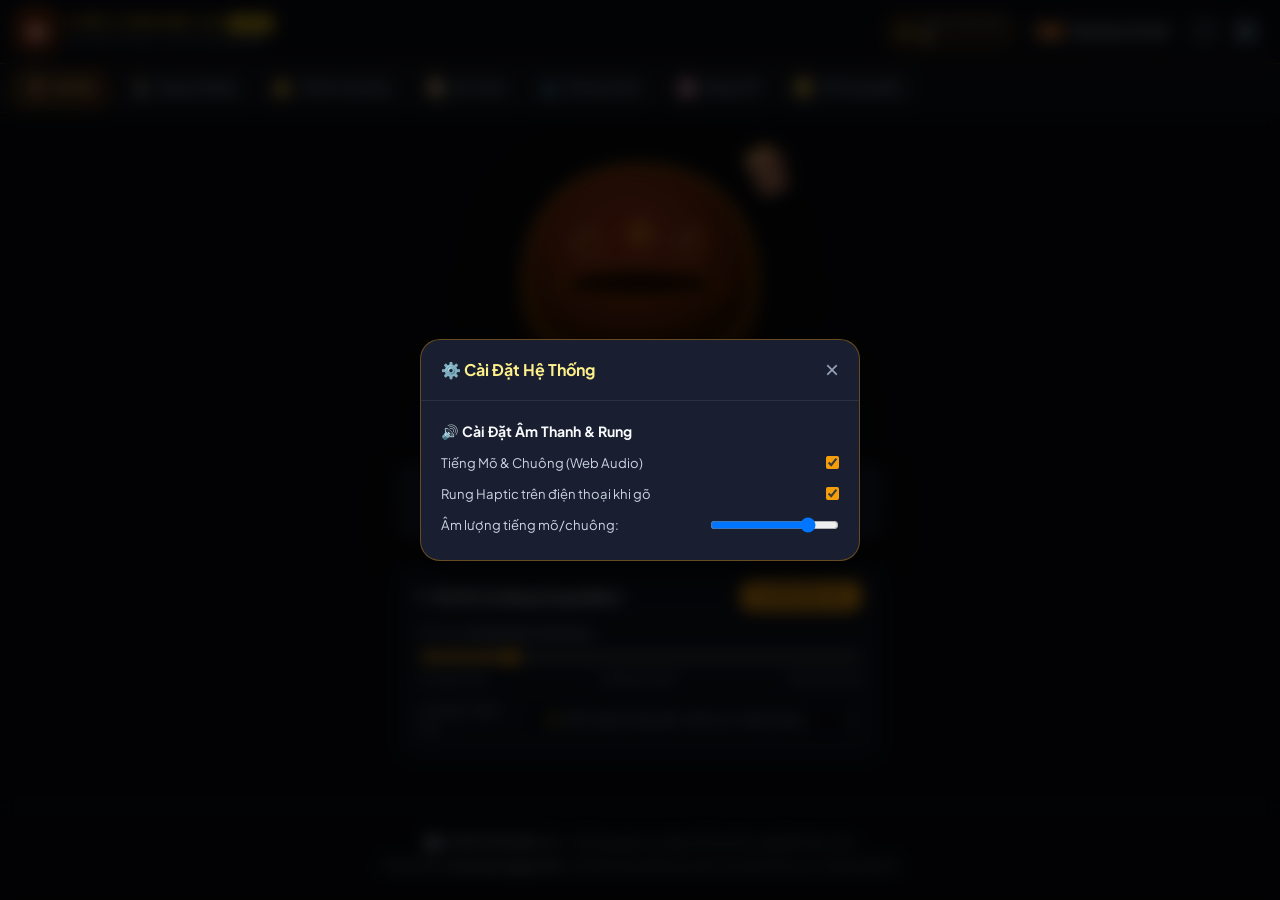
==== index.html @ c8d997bd "Bo hoan toan man hinh khoa mat ma, mo truc tiep vao app khong bi treo" ====
<!DOCTYPE html>
<html lang="vi">
<head>
  <meta charset="UTF-8">
  <meta name="viewport" content="width=device-width, initial-scale=1.0, maximum-scale=1.0, user-scalable=no, viewport-fit=cover">
  <title>CHÙA ONLINE 4.0 | Tịnh Tâm Tích Đức & Tu Tại Gia</title>
  <meta name="description" content="Chùa Online 4.0 - Không gian tu tập thanh tịnh tại gia. Gõ mõ tích đức, thắp nhang cầu an, thỉnh chuông bát nhã, xin xăm Quán Âm, thả cá phóng sinh online.">
  <meta name="theme-color" content="#0d0f17">
  
  <!-- Google Fonts: Outfit & Plus Jakarta Sans & Playfair Display cho nét tâm linh truyền thống sang trọng -->
  <link rel="preconnect" href="https://fonts.googleapis.com">
  <link rel="preconnect" href="https://fonts.gstatic.com" crossorigin>
  <link href="https://fonts.googleapis.com/css2?family=Cinzel:wght@500;700;900&family=Playfair+Display:ital,wght@0,500;0,700;0,900;1,400;1,700&family=Plus+Jakarta+Sans:wght@400;500;600;700;800&family=Noto+Serif:ital,wght@0,400;0,700;1,400&display=swap" rel="stylesheet">
  
  <link rel="stylesheet" href="style.css">
</head>
<body>

  <!-- ========================================================================= -->
  <!-- 2. KHÔNG GIAN CHÍNH: CHÙA ONLINE 4.0 -->
  <!-- ========================================================================= -->
  <div id="mainApp" class="main-app">
    
    <!-- HEADER THANH TỊNH -->
    <header class="app-header">
      <div class="header-left">
        <div class="temple-logo" onclick="switchTab('moyu')">
          <span class="logo-lotus">🪷</span>
        </div>
        <div class="temple-titles">
          <div class="temple-name-row">
            <h1 class="temple-name">CHÙA ONLINE 4.0</h1>
            <span class="temple-badge">TẠI GIA</span>
          </div>
          <p class="temple-tagline">Tịnh Tâm Tích Đức • Tiêu Trừ Muộn Phiền</p>
        </div>
      </div>

      <!-- Khung thông tin Công đức & Cấp bậc -->
      <div class="header-right">
        <div class="merit-pill" onclick="switchTab('ledger')" title="Xem sổ tích lũy công đức">
          <span class="merit-icon">✨</span>
          <div class="merit-info">
            <span class="merit-label">Tổng Công Đức</span>
            <span class="merit-val" id="headerMeritVal">0</span>
          </div>
        </div>

        <div class="level-pill" onclick="switchTab('ledger')" title="Cấp bậc tu tập">
          <span class="level-badge" id="headerLevelBadge">Lv.1</span>
          <span class="level-title" id="headerLevelTitle">Thiện Nam Tín Nữ</span>
        </div>

        <!-- Nút tiện ích: Nhạc thiền, Cài đặt, Khóa -->
        <div class="header-actions">
          <button class="icon-action-btn" id="btnZenMusic" onclick="toggleZenMusic()" title="Bật/Tắt Nhạc Thiền Tịnh Tâm">
            <span id="zenMusicIcon">🎵</span>
          </button>
          <button class="icon-action-btn" onclick="openSettingsModal()" title="Cài đặt & Đổi mật mã">
            ⚙️
          </button>

        </div>
      </div>
    </header>

    <!-- THANH ĐIỀU HƯỚNG TÁC VỤ TU TẬP (NAV TABS) -->
    <nav class="nav-scroll-wrapper">
      <div class="nav-bar">
        <button class="nav-btn active" data-tab="moyu" onclick="switchTab('moyu')">
          <span class="nav-emoji">🪵</span>
          <span class="nav-text">Gõ Mõ</span>
        </button>
        <button class="nav-btn" data-tab="incense" onclick="switchTab('incense')">
          <span class="nav-emoji">🕯️</span>
          <span class="nav-text">Dâng Hương</span>
        </button>
        <button class="nav-btn" data-tab="bell" onclick="switchTab('bell')">
          <span class="nav-emoji">🔔</span>
          <span class="nav-text">Thỉnh Chuông</span>
        </button>
        <button class="nav-btn" data-tab="divination" onclick="switchTab('divination')">
          <span class="nav-emoji">📜</span>
          <span class="nav-text">Xin Xăm</span>
        </button>
        <button class="nav-btn" data-tab="pond" onclick="switchTab('pond')">
          <span class="nav-emoji">🐟</span>
          <span class="nav-text">Phóng Sinh</span>
        </button>
        <button class="nav-btn" data-tab="offering" onclick="switchTab('offering')">
          <span class="nav-emoji">🌸</span>
          <span class="nav-text">Dâng Lễ</span>
        </button>
        <button class="nav-btn" data-tab="ledger" onclick="switchTab('ledger')">
          <span class="nav-emoji">📒</span>
          <span class="nav-text">Sổ Công Đức</span>
        </button>
      </div>
    </nav>

    <!-- KHÔNG GIAN NỘI DUNG TỪNG PHÂN HỆ -->
    <main class="app-body">

      <!-- ============================================================== -->
      <!-- TAB 1: GÕ MÕ TỤNG KINH (VIRTUAL MUYU - GÕ MÕ TÍCH ĐỨC) -->
      <!-- ============================================================== -->
      <section id="tab-moyu" class="tab-panel active">
        <div class="moyu-container">
          <!-- Hào quang Phật pháp -->
          <div class="buddha-aura" id="buddhaAura"></div>

          <!-- Khu vực hiển thị Chữ bay lên khi gõ mõ -->
          <div class="floating-text-container" id="floatingContainer"></div>

          <!-- Mõ gỗ 3D tương tác -->
          <div class="moyu-wrapper" id="moyuWrapper" onclick="tapMoyu(event)">
            <!-- SVG Mõ Gỗ Điêu Khắc Tinh Xảo -->
            <svg class="moyu-svg" viewBox="0 0 320 280" fill="none" xmlns="http://www.w3.org/2000/svg">
              <defs>
                <radialGradient id="moyuWood" cx="45%" cy="35%" r="65%">
                  <stop offset="0%" stop-color="#9a3412" />
                  <stop offset="45%" stop-color="#7c2d12" />
                  <stop offset="85%" stop-color="#451a03" />
                  <stop offset="100%" stop-color="#1c0a00" />
                </radialGradient>
                <linearGradient id="goldCarve" x1="0" y1="0" x2="1" y2="1">
                  <stop offset="0%" stop-color="#fef08a" />
                  <stop offset="50%" stop-color="#f59e0b" />
                  <stop offset="100%" stop-color="#b45309" />
                </linearGradient>
                <filter id="moyuGlow" x="-20%" y="-20%" width="140%" height="140%">
                  <feDropShadow dx="0" dy="12" stdDeviation="16" flood-color="#ea580c" flood-opacity="0.35"/>
                </filter>
              </defs>

              <!-- Thân Mõ Gỗ Vỏ Sò Hoàng Gia -->
              <path d="M160 20 C70 20 20 80 20 160 C20 230 75 260 160 260 C245 260 300 230 300 160 C300 80 250 20 160 20 Z" 
                    fill="url(#moyuWood)" filter="url(#moyuGlow)" stroke="#f59e0b" stroke-width="3"/>
              
              <!-- Miệng Mõ & Khe Âm Thanh -->
              <path d="M60 165 C85 140 235 140 260 165 C235 185 85 185 60 165 Z" 
                    fill="#1e0a02" stroke="#d97706" stroke-width="2.5"/>
              
              <!-- Vảy Rồng & Hoa Văn Chạm Khắc -->
              <circle cx="95" cy="115" r="14" fill="none" stroke="url(#goldCarve)" stroke-width="2.5"/>
              <circle cx="225" cy="115" r="14" fill="none" stroke="url(#goldCarve)" stroke-width="2.5"/>
              
              <!-- Chữ Vạn / Hoa Sen Trung Tâm -->
              <g transform="translate(142, 85) scale(0.9)">
                <path d="M18 0 L22 0 L22 18 L40 18 L40 22 L22 22 L22 40 L18 40 L18 22 L0 22 L0 18 L18 18 Z" fill="url(#goldCarve)"/>
                <path d="M22 0 L22 8 L30 8" stroke="url(#goldCarve)" stroke-width="3" fill="none"/>
                <path d="M40 22 L32 22 L32 30" stroke="url(#goldCarve)" stroke-width="3" fill="none"/>
                <path d="M18 40 L18 32 L10 32" stroke="url(#goldCarve)" stroke-width="3" fill="none"/>
                <path d="M0 18 L8 18 L8 10" stroke="url(#goldCarve)" stroke-width="3" fill="none"/>
              </g>

              <!-- Mũi gõ / Đệm đế mõ -->
              <path d="M90 250 C125 270 195 270 230 250" stroke="#b45309" stroke-width="6" stroke-linecap="round"/>
            </svg>

            <!-- Dùi gõ mõ tương tác -->
            <div class="moyu-mallet" id="moyuMallet">🪵</div>
          </div>

          <div class="moyu-tap-hint">
            <span>Chạm vào Mõ để tích công đức</span>
            <span class="moyu-keyboard-shortcut">(hoặc nhấn phím Space trên máy tính)</span>
          </div>

          <!-- Bảng số liệu thống kê nhanh trong ngày -->
          <div class="moyu-stats-card">
            <div class="stat-item">
              <span class="stat-number" id="todayMeritVal">0</span>
              <span class="stat-desc">Công Đức Hôm Nay</span>
            </div>
            <div class="stat-divider"></div>
            <div class="stat-item">
              <span class="stat-number" id="todayTapsVal">0</span>
              <span class="stat-desc">Tiếng Mõ Đã Gõ</span>
            </div>
            <div class="stat-divider"></div>
            <div class="stat-item">
              <span class="stat-number" id="streakDaysVal">1</span>
              <span class="stat-desc">Ngày Tinh Tấn</span>
            </div>
          </div>

          <!-- BỘ ĐIỀU KHIỂN TỰ ĐỘNG GÕ MÕ (AUTO TAP) -->
          <div class="auto-tap-panel">
            <div class="auto-tap-top">
              <div class="auto-tap-label">
                <span class="auto-dot" id="autoStatusDot"></span>
                <strong>Gõ Mõ Tự Động (Tụng Niệm)</strong>
              </div>
              <button class="btn-toggle-auto" id="btnToggleAuto" onclick="toggleAutoTap()">
                ▶ Bắt Đầu Gõ
              </button>
            </div>

            <!-- Tùy chỉnh tốc độ BPM -->
            <div class="speed-slider-row">
              <span class="speed-label">Tốc độ: <strong id="speedDisplay">60 lần/phút (Tịnh tâm)</strong></span>
              <input type="range" id="autoSpeedRange" min="30" max="180" value="60" step="10" oninput="changeAutoSpeed(this.value)">
              <div class="speed-ticks">
                <span onclick="setBpm(60)">Tịnh tâm (60)</span>
                <span onclick="setBpm(108)">108 Hạt Chuỗi</span>
                <span onclick="setBpm(150)">Siêu Tốc (150)</span>
              </div>
            </div>

            <!-- Tùy chỉnh danh sách câu niệm bay lên -->
            <div class="quote-selector-row">
              <span>Lời Niệm Hiển Thị:</span>
              <select id="blessingSelect" onchange="changeBlessingTheme(this.value)">
                <option value="all">✨ Hỗn Hợp (Công đức, Bình an, Hạnh phúc)</option>
                <option value="merit">🪙 +1 Công Đức / +1 Phúc Lành</option>
                <option value="zen">🧘 Thiền Định (Tâm Tĩnh, An Nhiên, Vô Lượng)</option>
                <option value="buddha">📿 Nam Mô A Di Đà Phật / Nam Mô Quan Thế Âm</option>
                <option value="wealth">💰 Cầu Tài Lộc (Vạn Sự Hanh Thông, Phát Tài)</option>
              </select>
            </div>
          </div>
        </div>
      </section>

      <!-- ============================================================== -->
      <!-- TAB 2: THẮP NHANG / DÂNG HƯƠNG QUÁN ÂM (VIRTUAL INCENSE) -->
      <!-- ============================================================== -->
      <section id="tab-incense" class="tab-panel">
        <div class="incense-container">
          <div class="panel-header-badge">
            <h2>🕯️ Dâng Hương & Khấn Nguyện Tại Gia</h2>
            <p>Thành tâm thắp 3 nén tâm hương dâng lên Tam Bảo cầu an lành</p>
          </div>

          <!-- Lư hương đồng & khói nhang canvas sống động -->
          <div class="incense-altar">
            <div class="buddha-statue">
              <div class="halo-glow"></div>
              <div class="statue-symbol">🙏</div>
              <div class="buddha-name">NAM MÔ ĐẠI BI QUÁN THẾ ÂM BỒ TÁT</div>
            </div>

            <!-- Khung vẽ khói nhang mờ ảo -->
            <canvas id="smokeCanvas" class="smoke-canvas" width="300" height="220"></canvas>

            <!-- Lư hương & 3 nén nhang -->
            <div class="incense-burner-box">
              <div class="incense-sticks" id="incenseSticks">
                <div class="stick-wrapper stick-1">
                  <div class="ember" id="ember1"></div>
                  <div class="stick-body" id="stickBody1"></div>
                </div>
                <div class="stick-wrapper stick-2">
                  <div class="ember" id="ember2"></div>
                  <div class="stick-body" id="stickBody2"></div>
                </div>
                <div class="stick-wrapper stick-3">
                  <div class="ember" id="ember3"></div>
                  <div class="stick-body" id="stickBody3"></div>
                </div>
              </div>

              <!-- Lư hương đồng hoàng gia -->
              <div class="brass-burner">
                <div class="burner-rim"></div>
                <div class="burner-body">
                  <span class="burner-lotus">🪷</span>
                </div>
                <div class="burner-legs">
                  <span></span><span></span><span></span>
                </div>
              </div>
            </div>

            <!-- Đồng hồ thời gian nhang cháy -->
            <div class="incense-timer-badge" id="incenseTimerBadge">
              <span id="incenseStatusText">Hương chưa thắp</span>
              <strong id="incenseCountdown">--:--</strong>
            </div>
          </div>

          <!-- SỚ KHẤN NGUYỆN CẦU AN -->
          <div class="prayer-box">
            <h3 class="prayer-box-title">📜 Sớ Khấn Cầu An & Hóa Giải Muộn Phiền</h3>
            <div class="prayer-form">
              <div class="form-row-2">
                <input type="text" id="prayerName" class="form-input" placeholder="Họ và tên tín chủ (VD: Nguyễn Văn An)...">
                <input type="text" id="prayerYear" class="form-input" placeholder="Năm sinh (VD: Giáp Thân 2004)...">
              </div>
              <textarea id="prayerWish" class="form-textarea" placeholder="Nhập tâm nguyện khấn cầu (VD: Cầu mong gia đạo bình an, công việc hanh thông, tai qua nạn khỏi, tài lộc dồi dào, tâm tính an nhiên...)" rows="3"></textarea>
              
              <div class="incense-duration-select">
                <span>Thời gian thắp hương:</span>
                <div class="duration-radios">
                  <label><input type="radio" name="incenseDuration" value="300" checked> 5 Phút</label>
                  <label><input type="radio" name="incenseDuration" value="900"> 15 Phút</label>
                  <label><input type="radio" name="incenseDuration" value="1800"> 30 Phút</label>
                </div>
              </div>

              <button class="btn-light-incense" id="btnLightIncense" onclick="lightIncense()">
                🔥 Thành Tâm Thắp Nhang & Gửi Nguyện Ước
              </button>
            </div>
          </div>
        </div>
      </section>

      <!-- ============================================================== -->
      <!-- TAB 3: THỈNH ĐẠI HỒNG CHUNG (TEMPLE BELL / CHUÔNG BÁT NHÃ) -->
      <!-- ============================================================== -->
      <section id="tab-bell" class="tab-panel">
        <div class="bell-container">
          <div class="panel-header-badge">
            <h2>🔔 Thỉnh Đại Hồng Chung Bát Nhã</h2>
            <p>"Tiếng chuông ngân vang, phiền não nhẹ tan, bồ đề tâm mở rộng"</p>
          </div>

          <div class="bell-stage" onclick="tollBell()">
            <!-- Sóng âm lan tỏa hình tròn khi thỉnh chuông -->
            <div class="sound-wave-circle" id="bellWave1"></div>
            <div class="sound-wave-circle" id="bellWave2"></div>
            <div class="sound-wave-circle" id="bellWave3"></div>

            <!-- Đại Hồng Chung Cổ Điển -->
            <div class="temple-bell-visual" id="bellVisual">
              <div class="bell-hanger"></div>
              <div class="bell-crown"></div>
              <div class="bell-body">
                <div class="bell-inscription">
                  <span>般若波羅蜜多</span>
                  <div class="bell-lotus-relief">🪷</div>
                  <span>BÁT NHÃ TÂM KINH</span>
                </div>
              </div>
              <div class="bell-rim"></div>
            </div>

            <!-- Vồ gỗ gõ chuông -->
            <div class="bell-striker" id="bellStriker"></div>
          </div>

          <div class="bell-hint">
            <button class="btn-toll-bell" onclick="tollBell()">
              🪵 Thỉnh Chuông (+10 Công Đức)
            </button>
            <p>Mỗi tiếng chuông ngân sâu lắng 6 giây giúp thanh lọc tâm trí, giải tỏa stress</p>
          </div>

          <!-- Kệ thỉnh chuông truyền thống -->
          <div class="bell-prayer-poem">
            <div class="poem-title">KỆ THỈNH CHUÔNG</div>
            <p>
              Nguyện tiếng chuông này vang pháp giới,<br>
              Xa xôi tăm tối cũng nghe thông.<br>
              Phiền não nhẹ tan, tâm thanh tịnh,<br>
              Bồ đề tâm mở, thoát mê lầm.
            </p>
          </div>
        </div>
      </section>

      <!-- ============================================================== -->
      <!-- TAB 4: XIN XĂM / BỐC QUẺ QUÁN ÂM (FORTUNE DIVINATION STICKS) -->
      <!-- ============================================================== -->
      <section id="tab-divination" class="tab-panel">
        <div class="divination-container">
          <div class="panel-header-badge">
            <h2>📜 Xin Xăm & Bốc Quẻ Linh Ứng Đầu Ngày</h2>
            <p>Tâm thành tất ứng • Chiêm nghiệm vận thế, công danh, tài lộc và gia đạo</p>
          </div>

          <!-- Hộp xăm tre tương tác -->
          <div class="fortune-box-stage">
            <div class="fortune-bamboo-pot" id="bambooPot" onclick="shakeSticks()">
              <div class="bamboo-rim"></div>
              <div class="bamboo-body">
                <span class="bamboo-seal">靈籤</span>
                <span class="bamboo-text">QUAN ÂM LINH XĂM</span>
              </div>
              <div class="bamboo-sticks-cluster" id="sticksCluster">
                <div class="bamboo-stick bs-1"></div>
                <div class="bamboo-stick bs-2"></div>
                <div class="bamboo-stick bs-3"></div>
                <div class="bamboo-stick bs-4"></div>
                <div class="bamboo-stick bs-5"></div>
              </div>
            </div>
          </div>

          <div class="shake-action-area">
            <button class="btn-shake-sticks" id="btnShakeSticks" onclick="shakeSticks()">
              🎲 Thành Tâm Lắc Ống Xăm
            </button>
            <p class="shake-sub">Hít sâu một hơi, tập trung nghĩ về việc cần thấu tỏ và bấm lắc xăm</p>
          </div>

          <!-- MÀN HÌNH HIỂN THỊ KẾT QUẢ QUẺ XĂM LINH ỨNG -->
          <div class="fortune-result-card hidden" id="fortuneResultCard">
            <div class="fortune-card-banner">
              <span class="fortune-rank-pill" id="cardRankPill">THƯỢNG THƯỢNG (ĐẠI CÁT)</span>
              <h3 class="fortune-number-title" id="cardNumberTitle">QUẺ SỐ 01</h3>
            </div>

            <div class="fortune-poem-section">
              <div class="poem-header">BÀI THƠ QUẺ</div>
              <p class="poem-body" id="cardPoemBody">
                Vận hội rồng mây gặp tiết xuân,<br>
                Công danh sáng tỏ phúc muôn phần.<br>
                Cầu tài được lộc nhà vui vẻ,<br>
                Phước đức vun bồi vạn sự hưng.
              </p>
            </div>

            <!-- Luận giải 6 phương diện đời sống -->
            <div class="fortune-grid-details">
              <div class="detail-box">
                <div class="detail-title">💼 Công Danh & Sự Nghiệp</div>
                <p id="detCareer">Cơ hội thăng tiến mở rộng, được quý nhân phù trợ, kinh doanh phát đạt.</p>
              </div>
              <div class="detail-box">
                <div class="detail-title">💰 Tài Lộc & Tiền Bạc</div>
                <p id="detWealth">Tài lộc hanh thông, thu nhập ổn định, đầu tư có lợi nhuận xứng đáng.</p>
              </div>
              <div class="detail-box">
                <div class="detail-title">🏡 Gia Đạo & Bình An</div>
                <p id="detFamily">Gia đình thuận hòa, trên kính dưới nhường, có tin vui về con cái hoặc nhà cửa.</p>
              </div>
              <div class="detail-box">
                <div class="detail-title">❤️ Tình Duyên & Hôn Nhân</div>
                <p id="detLove">Người độc thân sớm gặp lương duyên, người có đôi càng thêm thấu hiểu, gắn bó.</p>
              </div>
              <div class="detail-box">
                <div class="detail-title">🧘 Sức Khỏe & Tinh Thần</div>
                <p id="detHealth">Thân tâm an lạc, bệnh cũ thuyên giảm, nên duy trì lối sống lành mạnh.</p>
              </div>
              <div class="detail-box">
                <div class="detail-title">🚀 Xuất Hành & Mưu Sự</div>
                <p id="detTravel">Đi xa gặp may mắn, ký kết hợp đồng thuận lợi, hướng Đông và Nam đại cát.</p>
              </div>
            </div>

            <!-- Lời khuyên tu tâm -->
            <div class="fortune-advice-box">
              <strong>💡 Lời Khuyên Tu Tâm:</strong>
              <span id="cardAdviceText">Dẫu gặp quẻ tốt cũng không sinh tâm tự mãn, năng làm việc thiện, ăn ở có đức thì phước lành mới bền lâu.</span>
            </div>

            <div class="fortune-footer-buttons">
              <button class="btn-save-fortune" onclick="saveFortuneToHistory()">
                ⭐ Lưu Quẻ Vào Sổ Nhật Ký
              </button>
              <button class="btn-reshake" onclick="resetFortune()">
                🔄 Xin Quẻ Khác
              </button>
            </div>
          </div>
        </div>
      </section>

      <!-- ============================================================== -->
      <!-- TAB 5: HỒ SEN PHÓNG SINH (VIRTUAL LOTUS POND & FISH RELEASING) -->
      <!-- ============================================================== -->
      <section id="tab-pond" class="tab-panel">
        <div class="pond-container">
          <div class="panel-header-badge">
            <h2>🐟 Hồ Sen Phóng Sinh Tích Phước</h2>
            <p>"Phóng sinh giải nghiệp oán • Tăng phước đức diên thọ, vạn sự hanh thông"</p>
          </div>

          <!-- Canvas Hồ Sen tương tác với đàn cá bơi lội -->
          <div class="pond-canvas-wrapper">
            <canvas id="pondCanvas" class="pond-canvas"></canvas>
            <div class="pond-overlay-info">
              <span>Đàn cá hiện tại: <strong id="fishCountDisplay">8</strong> chú cá Koi</span>
              <span>Hoa đăng trên hồ: <strong id="lanternCountDisplay">3</strong> chiếc</span>
            </div>
          </div>

          <!-- Nút hành động phóng sinh -->
          <div class="pond-action-controls">
            <button class="btn-pond-action btn-release-fish" onclick="releaseFish()">
              🐟 Phóng Sinh 1 Cá Chép (+20 Công Đức)
            </button>
            <button class="btn-pond-action btn-float-lantern" onclick="floatLantern()">
              🪷 Thả Hoa Đăng Cầu Nguyện (+30 Công Đức)
            </button>
          </div>

          <div class="pond-zen-quote">
            "Muôn loài chúng sinh đều quý trọng sinh mạng như ta. Giữ lòng từ bi cứu giúp muôn loài là gieo hạt giống bình an cho mai sau."
          </div>
        </div>
      </section>

      <!-- ============================================================== -->
      <!-- TAB 6: DÂNG LỄ CÚNG DƯỜNG (VIRTUAL OFFERINGS) -->
      <!-- ============================================================== -->
      <section id="tab-offering" class="tab-panel">
        <div class="offering-container">
          <div class="panel-header-badge">
            <h2>🌸 Dâng Lễ Cúng Dường Tam Bảo</h2>
            <p>Dâng hoa thơm quả ngọt, nước tịnh tâm thành kính hướng về cội nguồn</p>
          </div>

          <!-- Khung bàn thờ dâng lễ -->
          <div class="offering-altar-view">
            <div class="altar-backdrop-glow"></div>
            <div class="altar-table">
              <div class="offering-slot" id="slotFruit">
                <div class="slot-item-icon">🥭</div>
                <span class="slot-item-label">Mâm Ngũ Quả</span>
              </div>
              <div class="offering-slot" id="slotFlower">
                <div class="slot-item-icon">🪷</div>
                <span class="slot-item-label">Bình Hoa Sen</span>
              </div>
              <div class="offering-slot" id="slotWater">
                <div class="slot-item-icon">🍵</div>
                <span class="slot-item-label">Chén Nước Tịnh</span>
              </div>
              <div class="offering-slot" id="slotCandle">
                <div class="slot-item-icon">🕯️</div>
                <span class="slot-item-label">Đèn Nến Hoa Sen</span>
              </div>
            </div>
          </div>

          <!-- Danh sách các lễ phẩm có thể dâng -->
          <div class="offering-selection-grid">
            <div class="offering-card" onclick="offerItem('fruit')">
              <div class="oc-icon">🍇</div>
              <div class="oc-title">Dâng Mâm Ngũ Quả</div>
              <div class="oc-desc">Cầu mong ngũ phúc lâm môn, mùa màng bội thu</div>
              <button class="oc-btn">+50 Công Đức</button>
            </div>

            <div class="offering-card" onclick="offerItem('flower')">
              <div class="oc-icon">🌸</div>
              <div class="oc-title">Dâng Hoa Sen Tươi</div>
              <div class="oc-desc">Sắc hương thanh khiết, trang nghiêm đạo tràng</div>
              <button class="oc-btn">+50 Công Đức</button>
            </div>

            <div class="offering-card" onclick="offerItem('water')">
              <div class="oc-icon">💧</div>
              <div class="oc-title">Dâng Chén Nước Cam Lồ</div>
              <div class="oc-desc">Tâm thanh tịnh như nước, rửa sạch bụi trần</div>
              <button class="oc-btn">+30 Công Đức</button>
            </div>

            <div class="offering-card" onclick="offerItem('candle')">
              <div class="oc-icon">🪔</div>
              <div class="oc-title">Thắp Nến Tuệ Đăng</div>
              <div class="oc-desc">Ánh sáng trí tuệ soi đường, xua tan u tối vô minh</div>
              <button class="oc-btn">+40 Công Đức</button>
            </div>
          </div>
        </div>
      </section>

      <!-- ============================================================== -->
      <!-- TAB 7: SỔ CÔNG ĐỨC & CẤP BẬC (MERIT LEDGER & LEVELS) -->
      <!-- ============================================================== -->
      <section id="tab-ledger" class="tab-panel">
        <div class="ledger-container">
          <div class="panel-header-badge">
            <h2>📒 Sổ Tích Lũy Công Đức & Tu Tập</h2>
            <p>Ghi nhận hành trình tinh tấn hàng ngày trên con đường an lạc</p>
          </div>

          <!-- Thẻ cấp bậc tu tập lớn -->
          <div class="level-master-card">
            <div class="lmc-header">
              <div class="lmc-avatar">🪷</div>
              <div class="lmc-info">
                <span class="lmc-sub">Cấp bậc tu tập hiện tại</span>
                <h3 class="lmc-rank-name" id="ledgerRankName">Thiện Nam Tín Nữ</h3>
              </div>
              <span class="lmc-badge-pill" id="ledgerRankBadge">Cấp 1</span>
            </div>

            <!-- Thanh tiến trình cấp bậc -->
            <div class="exp-bar-wrapper">
              <div class="exp-bar-fill" id="ledgerExpFill" style="width: 15%;"></div>
            </div>
            <div class="exp-labels">
              <span id="expCurrentText">150 / 500 Công đức</span>
              <span id="expNextRank">Tiếp theo: Phật Tử Tinh Tấn</span>
            </div>
          </div>

          <!-- Bảng tổng kết 6 chỉ số công đức -->
          <div class="stats-matrix-grid">
            <div class="stat-matrix-box">
              <span class="smb-icon">🪵</span>
              <div class="smb-val" id="statTotalTaps">0</div>
              <div class="smb-label">Tiếng Mõ Đã Gõ</div>
            </div>

            <div class="stat-matrix-box">
              <span class="smb-icon">🕯️</span>
              <div class="smb-val" id="statTotalIncense">0</div>
              <div class="smb-label">Nén Hương Đã Thắp</div>
            </div>

            <div class="stat-matrix-box">
              <span class="smb-icon">🔔</span>
              <div class="smb-val" id="statTotalBells">0</div>
              <div class="smb-label">Hồi Chuông Đã Thỉnh</div>
            </div>

            <div class="stat-matrix-box">
              <span class="smb-icon">📜</span>
              <div class="smb-val" id="statTotalFortunes">0</div>
              <div class="smb-label">Quẻ Xăm Đã Chiêm</div>
            </div>

            <div class="stat-matrix-box">
              <span class="smb-icon">🐟</span>
              <div class="smb-val" id="statTotalFishes">0</div>
              <div class="smb-label">Sinh Linh Phóng Sinh</div>
            </div>

            <div class="stat-matrix-box">
              <span class="smb-icon">🪷</span>
              <div class="smb-val" id="statTotalLanterns">0</div>
              <div class="smb-label">Hoa Đăng Đã Thả</div>
            </div>
          </div>

          <!-- Lịch sử các quẻ xăm đã lưu -->
          <div class="saved-fortunes-list">
            <h4 class="sfl-title">📜 Nhật Ký Quẻ Xăm Đã Chiêm Nghiệm</h4>
            <div id="savedFortunesContainer" class="sfl-container">
              <p class="empty-list-text">Chưa có quẻ xăm nào được lưu. Hãy sang tab "Xin Xăm" để chiêm nghiệm nhé!</p>
            </div>
          </div>

          <!-- Nút hành động: Chia sẻ & Đặt lại -->
          <div class="ledger-actions-row">
            <button class="btn-export-certificate" onclick="generateMeritCertificate()">
              🏆 Xuất Chứng Nhận Công Đức (Chia Sẻ)
            </button>
            <button class="btn-clear-merit" onclick="confirmResetMerit()">
              ⚠️ Đặt Lại Số Liệu
            </button>
          </div>
        </div>
      </section>

    </main>

    <!-- FOOTER THANH TỊNH -->
    <footer class="app-footer">
      <div class="footer-inner">
        <p>🏛️ <strong>CHÙA ONLINE 4.0</strong> — Không gian tu tập số hóa tôn nghiêm & an lạc</p>
        <p class="footer-sub">Thiết kế bởi <strong>Hermes Agent AI</strong> • 100% Hoạt động mượt mà trên iPhone, Android & PC</p>
      </div>
    </footer>
  </div>

  <!-- ========================================================================= -->
  <!-- MODAL CÀI ĐẶT & ĐỔI MẬT MÃ BẢO MẬT -->
  <!-- ========================================================================= -->
  <div class="modal-overlay hidden" id="settingsModal">
    <div class="modal-dialog">
      <div class="modal-header">
        <h3>⚙️ Cài Đặt Hệ Thống</h3>
        <button class="modal-close" onclick="closeSettingsModal()">&times;</button>
      </div>

      <div class="modal-body">
        <!-- Cài đặt Âm thanh -->
        <div class="setting-group">
          <h4>🔊 Cài Đặt Âm Thanh & Rung</h4>
          <div class="setting-toggle-row">
            <span>Tiếng Mõ & Chuông (Web Audio)</span>
            <input type="checkbox" id="soundEffectCheck" checked onchange="toggleSoundEffects(this.checked)">
          </div>
          <div class="setting-toggle-row">
            <span>Rung Haptic trên điện thoại khi gõ</span>
            <input type="checkbox" id="hapticCheck" checked onchange="toggleHaptic(this.checked)">
          </div>
          <div class="setting-toggle-row">
            <span>Âm lượng tiếng mõ/chuông:</span>
            <input type="range" id="volumeRange" min="0" max="100" value="80" oninput="changeMasterVolume(this.value)">
          </div>
        </div>
      </div>
    </div>
  </div>

  <!-- Script logic ứng dụng -->
  <script src="app.js"></script>
</body>
</html>
---- style.css ----
/* =========================================================================
   CHÙA ONLINE 4.0 - STYLE SHEET (TỊNH TÂM TÍCH ĐỨC & TU TẠI GIA)
   Theme: Thiền môn thanh tịnh, Hoàng gia kim bảo (Gold, Deep Wood & Dark Slate)
   Tối ưu: 100% Mobile First, Siêu Mượt 60fps, Touch-friendly
   ========================================================================= */

:root {
  --bg-deep: #090b10;
  --bg-surface: #121622;
  --bg-card: #191f30;
  --bg-card-hover: #222b42;
  --bg-input: #0b0e17;

  --gold-300: #fef08a;
  --gold-400: #facc15;
  --gold-500: #f59e0b;
  --gold-600: #d97706;
  --gold-700: #b45309;

  --amber-red: #ea580c;
  --temple-red: #991b1b;
  --lotus-pink: #ec4899;
  --zen-cyan: #06b6d4;
  --zen-green: #10b981;

  --text-primary: #f8fafc;
  --text-secondary: #cbd5e1;
  --text-muted: #94a3b8;

  --border-subtle: rgba(255, 255, 255, 0.08);
  --border-gold: rgba(245, 158, 11, 0.35);
  --border-glow: rgba(245, 158, 11, 0.6);

  --shadow-lg: 0 16px 40px -8px rgba(0, 0, 0, 0.7);
  --shadow-gold: 0 0 25px rgba(245, 158, 11, 0.25);

  --font-main: 'Plus Jakarta Sans', -apple-system, BlinkMacSystemFont, sans-serif;
  --font-serif: 'Playfair Display', 'Noto Serif', serif;
  --font-emblem: 'Cinzel', serif;
}

* {
  box-sizing: border-box;
  margin: 0;
  padding: 0;
  -webkit-tap-highlight-color: transparent;
}

input, textarea, select {
  user-select: text !important;
  -webkit-user-select: text !important;
}

body {
  font-family: var(--font-main);
  background-color: var(--bg-deep);
  color: var(--text-primary);
  min-height: 100vh;
  min-height: 100dvh;
  overflow-x: hidden;
  line-height: 1.5;
}

/* =========================================================================
   1. MÀN HÌNH KHÓA TÂM LINH BẢO MẬT (LOCK SCREEN GATE)
   ========================================================================= */
.lock-screen {
  position: fixed;
  inset: 0;
  z-index: 9999;
  display: flex;
  align-items: center;
  justify-content: center;
  background: radial-gradient(circle at center, #1e130a 0%, #090b10 85%);
  padding: 1.25rem;
  transition: opacity 0.4s ease, visibility 0.4s ease;
}

.lock-screen.hidden,
.main-app.hidden {
  opacity: 0;
  visibility: hidden;
  pointer-events: none;
  display: none !important;
}

.lock-backdrop {
  position: absolute;
  inset: 0;
  background: radial-gradient(circle at 50% 30%, rgba(245, 158, 11, 0.12) 0%, transparent 60%);
  pointer-events: none;
}

.lock-content {
  position: relative;
  z-index: 2;
  width: 100%;
  max-width: 380px;
  text-align: center;
  display: flex;
  flex-direction: column;
  align-items: center;
}

.lock-emblem {
  position: relative;
  width: 72px;
  height: 72px;
  margin-bottom: 0.85rem;
  display: flex;
  align-items: center;
  justify-content: center;
}

.lotus-halo {
  position: absolute;
  inset: -10px;
  border-radius: 50%;
  background: radial-gradient(circle, rgba(245, 158, 11, 0.4) 0%, transparent 70%);
  animation: pulseHalo 3s infinite ease-in-out;
}

.lock-icon {
  font-size: 2.8rem;
  filter: drop-shadow(0 4px 12px rgba(245, 158, 11, 0.6));
}

.lock-title {
  font-family: var(--font-emblem);
  font-size: 1.45rem;
  font-weight: 900;
  letter-spacing: 2px;
  color: var(--gold-400);
  text-shadow: 0 0 20px rgba(245, 158, 11, 0.4);
  margin-bottom: 0.2rem;
}

.lock-subtitle {
  font-size: 0.82rem;
  color: var(--text-muted);
  margin-bottom: 1.4rem;
}

.lock-box {
  width: 100%;
  background: rgba(22, 27, 42, 0.85);
  border: 1px solid var(--border-gold);
  border-radius: 20px;
  padding: 1.4rem 1.2rem;
  backdrop-filter: blur(16px);
  box-shadow: var(--shadow-lg), var(--shadow-gold);
}

.lock-box-header {
  display: flex;
  align-items: center;
  justify-content: center;
  gap: 0.4rem;
  font-size: 0.85rem;
  font-weight: 700;
  color: var(--gold-300);
  margin-bottom: 1rem;
  text-transform: uppercase;
  letter-spacing: 0.5px;
}

.lock-status-dot {
  width: 8px;
  height: 8px;
  border-radius: 50%;
  background: var(--gold-500);
  box-shadow: 0 0 10px var(--gold-500);
}

/* 4 Chấm PIN */
.pin-display {
  display: flex;
  justify-content: center;
  gap: 1.1rem;
  margin-bottom: 0.75rem;
}

.pin-dot {
  width: 16px;
  height: 16px;
  border-radius: 50%;
  border: 2px solid rgba(245, 158, 11, 0.4);
  background: transparent;
  transition: all 0.2s cubic-bezier(0.4, 0, 0.2, 1);
}

.pin-dot.filled {
  background: var(--gold-400);
  border-color: var(--gold-300);
  box-shadow: 0 0 14px var(--gold-500);
  transform: scale(1.15);
}

.lock-error-msg {
  min-height: 20px;
  font-size: 0.8rem;
  color: #f87171;
  font-weight: 600;
  margin-bottom: 0.5rem;
}

/* Bàn phím PIN Pad */
.pin-pad {
  display: grid;
  grid-template-columns: repeat(3, 1fr);
  gap: 0.65rem;
  margin-bottom: 1.1rem;
}

.pin-btn {
  height: 54px;
  border-radius: 14px;
  background: rgba(255, 255, 255, 0.05);
  border: 1px solid rgba(255, 255, 255, 0.08);
  color: var(--text-primary);
  font-size: 1.35rem;
  font-weight: 700;
  cursor: pointer;
  display: flex;
  align-items: center;
  justify-content: center;
  transition: all 0.12s ease;
}

.pin-btn:hover {
  background: rgba(245, 158, 11, 0.15);
  border-color: var(--border-gold);
  color: var(--gold-300);
}

.pin-btn:active {
  transform: scale(0.92);
  background: rgba(245, 158, 11, 0.3);
}

.pin-btn-clear,
.pin-btn-back {
  font-size: 0.95rem;
  font-weight: 600;
  color: var(--text-muted);
}

.lock-actions {
  display: flex;
  flex-direction: column;
  gap: 0.75rem;
}

.btn-quick-unlock {
  width: 100%;
  padding: 0.65rem 1rem;
  border-radius: 10px;
  background: linear-gradient(135deg, rgba(245, 158, 11, 0.2), rgba(217, 119, 6, 0.3));
  border: 1px solid var(--border-gold);
  color: var(--gold-300);
  font-size: 0.84rem;
  font-weight: 700;
  cursor: pointer;
  transition: all 0.2s ease;
}

.btn-quick-unlock:hover {
  background: linear-gradient(135deg, rgba(245, 158, 11, 0.35), rgba(217, 119, 6, 0.5));
  box-shadow: 0 0 15px rgba(245, 158, 11, 0.3);
}

.remember-session {
  display: flex;
  align-items: center;
  justify-content: center;
  gap: 0.45rem;
  font-size: 0.78rem;
  color: var(--text-muted);
  cursor: pointer;
}

.remember-session input {
  accent-color: var(--gold-500);
  cursor: pointer;
}

.lock-footer {
  margin-top: 1.4rem;
  font-family: var(--font-serif);
  font-style: italic;
  font-size: 0.85rem;
  color: var(--gold-500);
  opacity: 0.8;
}

/* =========================================================================
   2. APP HEADER & NAVIGATION
   ========================================================================= */
.main-app {
  min-height: 100vh;
  display: flex;
  flex-direction: column;
}

.app-header {
  position: sticky;
  top: 0;
  z-index: 100;
  background: rgba(13, 15, 23, 0.92);
  border-bottom: 1px solid var(--border-gold);
  backdrop-filter: blur(16px);
  padding: 0.65rem 1rem;
  display: flex;
  align-items: center;
  justify-content: space-between;
  gap: 0.75rem;
}

.header-left {
  display: flex;
  align-items: center;
  gap: 0.65rem;
  cursor: pointer;
}

.temple-logo {
  width: 42px;
  height: 42px;
  border-radius: 12px;
  background: linear-gradient(135deg, #7c2d12, #451a03);
  border: 1px solid var(--border-gold);
  display: flex;
  align-items: center;
  justify-content: center;
  font-size: 1.4rem;
  box-shadow: 0 0 15px rgba(245, 158, 11, 0.25);
  flex-shrink: 0;
}

.temple-name-row {
  display: flex;
  align-items: center;
  gap: 0.4rem;
}

.temple-name {
  font-family: var(--font-emblem);
  font-size: 0.95rem;
  font-weight: 800;
  letter-spacing: 0.5px;
  color: var(--gold-400);
  line-height: 1.2;
}

.temple-badge {
  font-size: 0.62rem;
  font-weight: 800;
  color: #0f172a;
  background: var(--gold-400);
  padding: 1px 5px;
  border-radius: 4px;
  text-transform: uppercase;
}

.temple-tagline {
  font-size: 0.68rem;
  color: var(--text-muted);
}

.header-right {
  display: flex;
  align-items: center;
  gap: 0.6rem;
}

.merit-pill {
  display: flex;
  align-items: center;
  gap: 0.4rem;
  background: rgba(245, 158, 11, 0.12);
  border: 1px solid var(--border-gold);
  padding: 0.25rem 0.65rem;
  border-radius: 20px;
  cursor: pointer;
  transition: all 0.2s ease;
}

.merit-pill:hover {
  background: rgba(245, 158, 11, 0.22);
}

.merit-icon {
  font-size: 0.95rem;
}

.merit-info {
  display: flex;
  flex-direction: column;
  line-height: 1.1;
}

.merit-label {
  font-size: 0.6rem;
  color: var(--text-muted);
  text-transform: uppercase;
}

.merit-val {
  font-size: 0.95rem;
  font-weight: 800;
  color: var(--gold-300);
}

.level-pill {
  display: flex;
  align-items: center;
  gap: 0.35rem;
  background: rgba(255, 255, 255, 0.05);
  border: 1px solid var(--border-subtle);
  padding: 0.25rem 0.55rem;
  border-radius: 20px;
  cursor: pointer;
}

.level-badge {
  background: #b45309;
  color: #fff;
  font-size: 0.65rem;
  font-weight: 800;
  padding: 1px 5px;
  border-radius: 10px;
}

.level-title {
  font-size: 0.74rem;
  font-weight: 700;
  color: var(--text-secondary);
}

.header-actions {
  display: flex;
  gap: 0.35rem;
}

.icon-action-btn {
  width: 36px;
  height: 36px;
  border-radius: 10px;
  background: rgba(255, 255, 255, 0.05);
  border: 1px solid var(--border-subtle);
  color: var(--text-primary);
  font-size: 1rem;
  cursor: pointer;
  display: flex;
  align-items: center;
  justify-content: center;
  transition: all 0.15s ease;
}

.icon-action-btn:hover {
  background: rgba(245, 158, 11, 0.15);
  border-color: var(--border-gold);
}

.icon-action-btn:active {
  transform: scale(0.92);
}

.btn-lock-now:hover {
  border-color: #ef4444;
  color: #f87171;
}

/* THANH CUỘN NAV BAR */
.nav-scroll-wrapper {
  position: sticky;
  top: 57px;
  z-index: 90;
  background: #0f121a;
  border-bottom: 1px solid var(--border-subtle);
  overflow-x: auto;
  scrollbar-width: none;
}

.nav-scroll-wrapper::-webkit-scrollbar {
  display: none;
}

.nav-bar {
  display: flex;
  padding: 0.4rem 0.75rem;
  gap: 0.5rem;
  width: max-content;
}

.nav-btn {
  display: flex;
  align-items: center;
  gap: 0.4rem;
  padding: 0.45rem 0.85rem;
  border-radius: 12px;
  background: rgba(255, 255, 255, 0.04);
  border: 1px solid transparent;
  color: var(--text-muted);
  font-size: 0.82rem;
  font-weight: 700;
  cursor: pointer;
  white-space: nowrap;
  transition: all 0.2s cubic-bezier(0.4, 0, 0.2, 1);
}

.nav-btn:hover {
  color: var(--text-primary);
  background: rgba(255, 255, 255, 0.08);
}

.nav-btn.active {
  background: linear-gradient(135deg, rgba(245, 158, 11, 0.2), rgba(234, 88, 12, 0.25));
  border-color: var(--border-gold);
  color: var(--gold-300);
  box-shadow: 0 4px 12px rgba(245, 158, 11, 0.2);
}

.nav-emoji {
  font-size: 1rem;
}

/* =========================================================================
   3. APP BODY & TAB PANELS
   ========================================================================= */
.app-body {
  flex: 1;
  padding: 1.25rem 1rem;
  max-width: 900px;
  margin: 0 auto;
  width: 100%;
}

.tab-panel {
  display: none;
  animation: fadeInPanel 0.3s ease;
}

.tab-panel.active {
  display: block;
}

.panel-header-badge {
  text-align: center;
  margin-bottom: 1.5rem;
}

.panel-header-badge h2 {
  font-family: var(--font-serif);
  font-size: 1.45rem;
  color: var(--gold-400);
  margin-bottom: 0.3rem;
  letter-spacing: 0.3px;
}

.panel-header-badge p {
  font-size: 0.85rem;
  color: var(--text-muted);
}

/* =========================================================================
   TAB 1: GÕ MÕ TỤNG KINH (VIRTUAL MUYU)
   ========================================================================= */
.moyu-container {
  position: relative;
  display: flex;
  flex-direction: column;
  align-items: center;
  justify-content: center;
  min-height: 480px;
  padding: 1rem 0;
}

.buddha-aura {
  position: absolute;
  top: 15%;
  width: 280px;
  height: 280px;
  border-radius: 50%;
  background: radial-gradient(circle, rgba(245, 158, 11, 0.2) 0%, rgba(234, 88, 12, 0.05) 50%, transparent 70%);
  filter: blur(20px);
  pointer-events: none;
  animation: pulseAura 4s infinite ease-in-out;
}

.floating-text-container {
  position: absolute;
  top: 10%;
  left: 0;
  right: 0;
  bottom: 0;
  pointer-events: none;
  overflow: hidden;
  z-index: 10;
}

.floating-merit {
  position: absolute;
  font-family: var(--font-serif);
  font-size: 1.25rem;
  font-weight: 800;
  color: var(--gold-300);
  text-shadow: 0 0 12px rgba(245, 158, 11, 0.8), 0 2px 4px #000;
  pointer-events: none;
  animation: floatUpFade 1.4s cubic-bezier(0.2, 0.8, 0.2, 1) forwards;
  white-space: nowrap;
}

.moyu-wrapper {
  position: relative;
  width: 260px;
  height: 230px;
  cursor: pointer;
  display: flex;
  align-items: center;
  justify-content: center;
  transition: transform 0.08s cubic-bezier(0.34, 1.56, 0.64, 1);
  margin-bottom: 1.2rem;
}

.moyu-wrapper:hover {
  transform: scale(1.02);
}

.moyu-wrapper.hit {
  transform: scale(0.93) translateY(4px);
}

.moyu-svg {
  width: 100%;
  height: 100%;
  filter: drop-shadow(0 15px 30px rgba(0, 0, 0, 0.7));
}

.moyu-mallet {
  position: absolute;
  right: -25px;
  top: -15px;
  font-size: 2.8rem;
  transform: rotate(-25deg);
  transition: transform 0.08s ease;
  pointer-events: none;
  filter: drop-shadow(0 4px 10px rgba(0, 0, 0, 0.5));
}

.moyu-wrapper.hit .moyu-mallet {
  transform: rotate(15deg) translate(-20px, 25px);
}

.moyu-tap-hint {
  font-size: 0.88rem;
  color: var(--text-secondary);
  margin-bottom: 1.4rem;
  display: flex;
  flex-direction: column;
  align-items: center;
  gap: 0.2rem;
}

.moyu-keyboard-shortcut {
  font-size: 0.75rem;
  color: var(--text-muted);
}

/* Thẻ thống kê nhanh */
.moyu-stats-card {
  display: flex;
  align-items: center;
  justify-content: space-around;
  width: 100%;
  max-width: 480px;
  background: var(--bg-card);
  border: 1px solid var(--border-gold);
  border-radius: 16px;
  padding: 0.85rem 1rem;
  box-shadow: var(--shadow-lg);
  margin-bottom: 1.4rem;
}

.stat-item {
  display: flex;
  flex-direction: column;
  align-items: center;
}

.stat-number {
  font-size: 1.3rem;
  font-weight: 800;
  color: var(--gold-400);
}

.stat-desc {
  font-size: 0.72rem;
  color: var(--text-muted);
}

.stat-divider {
  width: 1px;
  height: 32px;
  background: var(--border-subtle);
}

/* Panel tự động gõ mõ */
.auto-tap-panel {
  width: 100%;
  max-width: 480px;
  background: rgba(22, 27, 42, 0.6);
  border: 1px solid var(--border-subtle);
  border-radius: 16px;
  padding: 1.1rem;
  display: flex;
  flex-direction: column;
  gap: 0.85rem;
}

.auto-tap-top {
  display: flex;
  align-items: center;
  justify-content: space-between;
}

.auto-tap-label {
  display: flex;
  align-items: center;
  gap: 0.45rem;
  font-size: 0.88rem;
  color: var(--text-primary);
}

.auto-dot {
  width: 8px;
  height: 8px;
  border-radius: 50%;
  background: var(--text-muted);
}

.auto-dot.active {
  background: #10b981;
  box-shadow: 0 0 10px #10b981;
  animation: pulseGreen 1.5s infinite;
}

.btn-toggle-auto {
  padding: 0.45rem 1rem;
  border-radius: 10px;
  background: var(--gold-500);
  border: none;
  color: #0f172a;
  font-size: 0.84rem;
  font-weight: 800;
  cursor: pointer;
  transition: all 0.15s ease;
}

.btn-toggle-auto:active {
  transform: scale(0.95);
}

.btn-toggle-auto.running {
  background: #ef4444;
  color: #fff;
}

.speed-slider-row {
  display: flex;
  flex-direction: column;
  gap: 0.35rem;
}

.speed-label {
  font-size: 0.78rem;
  color: var(--text-muted);
}

.speed-slider-row input[type="range"] {
  width: 100%;
  accent-color: var(--gold-500);
  cursor: pointer;
}

.speed-ticks {
  display: flex;
  justify-content: space-between;
  font-size: 0.7rem;
  color: var(--text-muted);
  cursor: pointer;
}

.speed-ticks span:hover {
  color: var(--gold-300);
}

.quote-selector-row {
  display: flex;
  align-items: center;
  justify-content: space-between;
  gap: 0.6rem;
  font-size: 0.8rem;
  color: var(--text-muted);
}

.quote-selector-row select {
  flex: 1;
  background: var(--bg-input);
  border: 1px solid var(--border-subtle);
  color: var(--text-secondary);
  border-radius: 8px;
  padding: 0.4rem 0.6rem;
  font-size: 0.8rem;
  outline: none;
}

/* =========================================================================
   TAB 2: DÂNG HƯƠNG / THẮP NHANG (VIRTUAL INCENSE)
   ========================================================================= */
.incense-container {
  display: flex;
  flex-direction: column;
  align-items: center;
}

.incense-altar {
  position: relative;
  display: flex;
  flex-direction: column;
  align-items: center;
  width: 100%;
  max-width: 480px;
  background: radial-gradient(circle at 50% 60%, rgba(124, 45, 18, 0.18) 0%, rgba(9, 11, 16, 0.9) 75%);
  border: 1px solid var(--border-gold);
  border-radius: 20px;
  padding: 2rem 1.5rem 1.5rem;
  margin-bottom: 1.5rem;
  box-shadow: var(--shadow-lg);
}

.buddha-statue {
  position: relative;
  text-align: center;
  margin-bottom: 1.5rem;
}

.statue-symbol {
  font-size: 3.5rem;
  filter: drop-shadow(0 0 20px rgba(245, 158, 11, 0.5));
}

.buddha-name {
  font-family: var(--font-emblem);
  font-size: 0.85rem;
  font-weight: 700;
  letter-spacing: 1px;
  color: var(--gold-400);
  margin-top: 0.4rem;
}

.smoke-canvas {
  position: absolute;
  top: 70px;
  pointer-events: none;
  z-index: 5;
}

.incense-burner-box {
  position: relative;
  display: flex;
  flex-direction: column;
  align-items: center;
  z-index: 6;
}

.incense-sticks {
  display: flex;
  gap: 24px;
  align-items: flex-end;
  height: 130px;
  margin-bottom: -10px;
}

.stick-wrapper {
  display: flex;
  flex-direction: column;
  align-items: center;
  width: 6px;
  height: 100%;
  justify-content: flex-end;
}

.ember {
  width: 6px;
  height: 6px;
  border-radius: 50%;
  background: #78350f;
  transition: all 0.3s ease;
}

.stick-body {
  width: 4px;
  height: 100px;
  background: #78350f;
  border-radius: 2px;
  transition: height 1s linear;
}

/* Trạng thái nhang đang cháy */
.stick-wrapper.burning .ember {
  background: #ff4500;
  box-shadow: 0 0 10px #ff4500, 0 0 20px #f59e0b;
  animation: emberFlicker 1.5s infinite alternate;
}

.stick-wrapper.burning .stick-body {
  background: linear-gradient(to bottom, #d97706, #92400e);
}

.brass-burner {
  position: relative;
  width: 140px;
  height: 75px;
  background: linear-gradient(135deg, #b45309, #78350f, #451a03);
  border: 2px solid var(--gold-400);
  border-radius: 12px 12px 28px 28px;
  display: flex;
  align-items: center;
  justify-content: center;
  box-shadow: 0 10px 25px rgba(0, 0, 0, 0.8), inset 0 2px 8px rgba(254, 240, 138, 0.3);
}

.burner-lotus {
  font-size: 1.8rem;
  filter: drop-shadow(0 0 8px rgba(245, 158, 11, 0.6));
}

.incense-timer-badge {
  margin-top: 1.5rem;
  display: flex;
  align-items: center;
  gap: 0.65rem;
  background: rgba(255, 255, 255, 0.05);
  border: 1px solid var(--border-subtle);
  padding: 0.4rem 1rem;
  border-radius: 20px;
  font-size: 0.82rem;
  color: var(--text-secondary);
}

.incense-timer-badge strong {
  color: var(--gold-400);
  font-size: 0.95rem;
}

.prayer-box {
  width: 100%;
  max-width: 480px;
  background: var(--bg-card);
  border: 1px solid var(--border-gold);
  border-radius: 18px;
  padding: 1.25rem;
  box-shadow: var(--shadow-lg);
}

.prayer-box-title {
  font-family: var(--font-serif);
  font-size: 1.1rem;
  color: var(--gold-300);
  margin-bottom: 0.85rem;
}

.prayer-form {
  display: flex;
  flex-direction: column;
  gap: 0.75rem;
}

.form-row-2 {
  display: grid;
  grid-template-columns: 1.4fr 1fr;
  gap: 0.65rem;
}

.form-input,
.form-textarea {
  width: 100%;
  background: var(--bg-input);
  border: 1px solid var(--border-subtle);
  border-radius: 10px;
  padding: 0.6rem 0.85rem;
  color: var(--text-primary);
  font-family: inherit;
  font-size: 0.84rem;
  outline: none;
  transition: border-color 0.2s ease;
}

.form-input:focus,
.form-textarea:focus {
  border-color: var(--gold-500);
}

.incense-duration-select {
  display: flex;
  align-items: center;
  justify-content: space-between;
  font-size: 0.82rem;
  color: var(--text-muted);
}

.duration-radios {
  display: flex;
  gap: 0.75rem;
}

.duration-radios label {
  cursor: pointer;
  display: flex;
  align-items: center;
  gap: 0.25rem;
}

.duration-radios input {
  accent-color: var(--gold-500);
}

.btn-light-incense {
  width: 100%;
  padding: 0.8rem;
  border-radius: 12px;
  background: linear-gradient(135deg, var(--gold-500), var(--amber-red));
  border: none;
  color: #0f172a;
  font-size: 0.95rem;
  font-weight: 800;
  cursor: pointer;
  box-shadow: 0 4px 16px rgba(245, 158, 11, 0.35);
  transition: all 0.2s ease;
}

.btn-light-incense:hover {
  filter: brightness(1.1);
}

.btn-light-incense:active {
  transform: scale(0.98);
}

/* =========================================================================
   TAB 3: THỈNH ĐẠI HỒNG CHUNG (TEMPLE BELL)
   ========================================================================= */
.bell-container {
  display: flex;
  flex-direction: column;
  align-items: center;
}

.bell-stage {
  position: relative;
  width: 280px;
  height: 280px;
  display: flex;
  align-items: center;
  justify-content: center;
  cursor: pointer;
  margin-bottom: 1.5rem;
}

.sound-wave-circle {
  position: absolute;
  width: 120px;
  height: 120px;
  border-radius: 50%;
  border: 2px solid var(--gold-400);
  opacity: 0;
  pointer-events: none;
}

.sound-wave-circle.ringing {
  animation: rippleRing 2.5s cubic-bezier(0.1, 0.8, 0.3, 1) forwards;
}

.temple-bell-visual {
  position: relative;
  width: 160px;
  height: 210px;
  transition: transform 0.15s ease;
}

.temple-bell-visual.struck {
  animation: bellSway 2s ease-in-out;
}

.bell-hanger {
  width: 24px;
  height: 16px;
  background: #b45309;
  border-radius: 6px 6px 0 0;
  margin: 0 auto;
}

.bell-crown {
  width: 60px;
  height: 20px;
  background: linear-gradient(to right, #92400e, #d97706, #92400e);
  border-radius: 12px 12px 0 0;
  margin: 0 auto;
}

.bell-body {
  width: 160px;
  height: 150px;
  background: linear-gradient(135deg, #78350f, #b45309 40%, #d97706 60%, #451a03);
  border-radius: 20px 20px 45px 45px;
  border: 2px solid var(--gold-400);
  box-shadow: 0 16px 35px rgba(0, 0, 0, 0.8), inset 0 2px 10px rgba(254, 240, 138, 0.3);
  display: flex;
  align-items: center;
  justify-content: center;
  text-align: center;
}

.bell-inscription {
  font-family: var(--font-emblem);
  font-size: 0.72rem;
  color: var(--gold-300);
  line-height: 1.4;
  letter-spacing: 1px;
}

.bell-lotus-relief {
  font-size: 1.8rem;
  margin: 0.2rem 0;
}

.bell-rim {
  width: 172px;
  height: 16px;
  background: #78350f;
  border: 2px solid var(--gold-400);
  border-radius: 8px;
  margin: -4px auto 0;
}

.bell-striker {
  position: absolute;
  right: -30px;
  width: 80px;
  height: 18px;
  background: linear-gradient(to right, #78350f, #b45309);
  border-radius: 8px;
  transform: rotate(-35deg);
  transform-origin: right center;
  transition: transform 0.15s ease;
  pointer-events: none;
}

.bell-stage.struck .bell-striker {
  transform: rotate(-10deg) translate(-25px, 15px);
}

.bell-hint {
  text-align: center;
  margin-bottom: 1.5rem;
}

.btn-toll-bell {
  padding: 0.75rem 1.8rem;
  border-radius: 14px;
  background: linear-gradient(135deg, var(--gold-500), #b45309);
  border: 1px solid var(--gold-300);
  color: #0f172a;
  font-size: 1rem;
  font-weight: 800;
  cursor: pointer;
  box-shadow: var(--shadow-gold);
  margin-bottom: 0.5rem;
  transition: all 0.2s ease;
}

.btn-toll-bell:hover {
  filter: brightness(1.15);
}

.btn-toll-bell:active {
  transform: scale(0.95);
}

.bell-hint p {
  font-size: 0.82rem;
  color: var(--text-muted);
}

.bell-prayer-poem {
  max-width: 480px;
  width: 100%;
  background: var(--bg-card);
  border: 1px solid var(--border-gold);
  border-radius: 16px;
  padding: 1.2rem;
  text-align: center;
}

.poem-title {
  font-family: var(--font-emblem);
  font-size: 0.95rem;
  font-weight: 800;
  color: var(--gold-400);
  margin-bottom: 0.5rem;
  letter-spacing: 1px;
}

.bell-prayer-poem p {
  font-family: var(--font-serif);
  font-style: italic;
  font-size: 0.95rem;
  line-height: 1.6;
  color: var(--text-secondary);
}

/* =========================================================================
   TAB 4: XIN XĂM / BỐC QUẺ (FORTUNE DIVINATION)
   ========================================================================= */
.divination-container {
  display: flex;
  flex-direction: column;
  align-items: center;
}

.fortune-box-stage {
  width: 200px;
  height: 240px;
  display: flex;
  align-items: flex-end;
  justify-content: center;
  cursor: pointer;
  margin-bottom: 1rem;
}

.fortune-bamboo-pot {
  position: relative;
  width: 130px;
  height: 170px;
  background: linear-gradient(135deg, #78350f, #92400e, #451a03);
  border: 2px solid var(--gold-500);
  border-radius: 12px 12px 24px 24px;
  box-shadow: 0 15px 35px rgba(0, 0, 0, 0.7);
  display: flex;
  flex-direction: column;
  align-items: center;
  justify-content: center;
  transition: transform 0.2s ease;
}

.fortune-bamboo-pot.shaking {
  animation: potShake 0.4s infinite ease-in-out;
}

.bamboo-seal {
  font-size: 1.4rem;
  color: #ef4444;
  background: #fef2f2;
  border-radius: 50%;
  width: 38px;
  height: 38px;
  display: flex;
  align-items: center;
  justify-content: center;
  font-weight: 900;
  margin-bottom: 0.4rem;
  border: 1px solid #dc2626;
}

.bamboo-text {
  font-family: var(--font-emblem);
  font-size: 0.65rem;
  font-weight: 800;
  color: var(--gold-300);
  letter-spacing: 0.5px;
}

.bamboo-sticks-cluster {
  position: absolute;
  top: -45px;
  display: flex;
  gap: 6px;
}

.bamboo-stick {
  width: 6px;
  height: 60px;
  background: #fde68a;
  border-radius: 2px;
  border: 1px solid #d97706;
}

.bamboo-stick.ejected {
  transform: translateY(-30px);
  background: #ef4444;
  box-shadow: 0 0 10px #ef4444;
}

.shake-action-area {
  text-align: center;
  margin-bottom: 1.5rem;
}

.btn-shake-sticks {
  padding: 0.8rem 2rem;
  border-radius: 14px;
  background: linear-gradient(135deg, var(--gold-500), var(--amber-red));
  border: none;
  color: #0f172a;
  font-size: 1rem;
  font-weight: 800;
  cursor: pointer;
  box-shadow: 0 6px 20px rgba(245, 158, 11, 0.35);
  margin-bottom: 0.5rem;
  transition: all 0.2s ease;
}

.btn-shake-sticks:hover {
  filter: brightness(1.1);
}

.btn-shake-sticks:active {
  transform: scale(0.96);
}

.shake-sub {
  font-size: 0.82rem;
  color: var(--text-muted);
}

/* THẺ KẾT QUẢ QUẺ XĂM */
.fortune-result-card {
  width: 100%;
  max-width: 580px;
  background: var(--bg-card);
  border: 2px solid var(--gold-500);
  border-radius: 20px;
  padding: 1.5rem;
  box-shadow: var(--shadow-lg), var(--shadow-gold);
  animation: cardFlipIn 0.5s cubic-bezier(0.2, 0.8, 0.2, 1);
}

.fortune-card-banner {
  text-align: center;
  border-bottom: 1px dashed var(--border-gold);
  padding-bottom: 1rem;
  margin-bottom: 1.1rem;
}

.fortune-rank-pill {
  display: inline-block;
  background: linear-gradient(135deg, #ef4444, #b91c1c);
  color: #fff;
  font-size: 0.78rem;
  font-weight: 800;
  padding: 3px 12px;
  border-radius: 20px;
  margin-bottom: 0.5rem;
  letter-spacing: 0.5px;
}

.fortune-number-title {
  font-family: var(--font-emblem);
  font-size: 1.5rem;
  color: var(--gold-400);
  font-weight: 900;
}

.fortune-poem-section {
  background: rgba(15, 23, 42, 0.5);
  border: 1px solid var(--border-subtle);
  border-radius: 12px;
  padding: 1rem;
  text-align: center;
  margin-bottom: 1.2rem;
}

.poem-header {
  font-size: 0.72rem;
  font-weight: 800;
  color: var(--gold-500);
  letter-spacing: 1px;
  margin-bottom: 0.4rem;
}

.poem-body {
  font-family: var(--font-serif);
  font-size: 1rem;
  line-height: 1.6;
  color: var(--gold-300);
  font-style: italic;
}

.fortune-grid-details {
  display: grid;
  grid-template-columns: repeat(2, 1fr);
  gap: 0.75rem;
  margin-bottom: 1.2rem;
}

.detail-box {
  background: rgba(255, 255, 255, 0.03);
  border: 1px solid var(--border-subtle);
  border-radius: 10px;
  padding: 0.65rem 0.8rem;
}

.detail-title {
  font-size: 0.76rem;
  font-weight: 700;
  color: var(--gold-400);
  margin-bottom: 0.25rem;
}

.detail-box p {
  font-size: 0.8rem;
  color: var(--text-secondary);
  line-height: 1.35;
}

.fortune-advice-box {
  background: rgba(16, 185, 129, 0.1);
  border: 1px solid rgba(16, 185, 129, 0.3);
  border-radius: 10px;
  padding: 0.75rem 1rem;
  font-size: 0.84rem;
  color: #a7f3d0;
  margin-bottom: 1.2rem;
  line-height: 1.4;
}

.fortune-footer-buttons {
  display: flex;
  gap: 0.65rem;
}

.btn-save-fortune {
  flex: 1.5;
  padding: 0.7rem;
  border-radius: 10px;
  background: linear-gradient(135deg, var(--gold-500), #b45309);
  border: none;
  color: #0f172a;
  font-weight: 800;
  font-size: 0.88rem;
  cursor: pointer;
}

.btn-reshake {
  flex: 1;
  padding: 0.7rem;
  border-radius: 10px;
  background: rgba(255, 255, 255, 0.08);
  border: 1px solid var(--border-subtle);
  color: var(--text-primary);
  font-weight: 700;
  font-size: 0.88rem;
  cursor: pointer;
}

/* =========================================================================
   TAB 5: HỒ SEN PHÓNG SINH (LOTUS POND)
   ========================================================================= */
.pond-container {
  display: flex;
  flex-direction: column;
  align-items: center;
}

.pond-canvas-wrapper {
  position: relative;
  width: 100%;
  max-width: 580px;
  height: 340px;
  border-radius: 20px;
  overflow: hidden;
  border: 2px solid var(--border-gold);
  box-shadow: var(--shadow-lg), var(--shadow-gold);
  margin-bottom: 1.25rem;
}

.pond-canvas {
  width: 100%;
  height: 100%;
  display: block;
}

.pond-overlay-info {
  position: absolute;
  top: 12px;
  left: 12px;
  right: 12px;
  display: flex;
  justify-content: space-between;
  background: rgba(15, 23, 42, 0.65);
  backdrop-filter: blur(8px);
  padding: 0.35rem 0.85rem;
  border-radius: 20px;
  font-size: 0.78rem;
  color: var(--text-secondary);
}

.pond-overlay-info strong {
  color: var(--gold-300);
}

.pond-action-controls {
  display: flex;
  gap: 0.85rem;
  width: 100%;
  max-width: 580px;
  margin-bottom: 1.25rem;
}

.btn-pond-action {
  flex: 1;
  padding: 0.85rem;
  border-radius: 14px;
  font-size: 0.9rem;
  font-weight: 800;
  cursor: pointer;
  border: none;
  transition: all 0.2s ease;
}

.btn-release-fish {
  background: linear-gradient(135deg, #0284c7, #0369a1);
  color: #fff;
  box-shadow: 0 4px 15px rgba(2, 132, 199, 0.35);
}

.btn-float-lantern {
  background: linear-gradient(135deg, #d97706, #b45309);
  color: #fff;
  box-shadow: 0 4px 15px rgba(217, 119, 6, 0.35);
}

.btn-pond-action:hover {
  filter: brightness(1.15);
}

.btn-pond-action:active {
  transform: scale(0.97);
}

.pond-zen-quote {
  font-family: var(--font-serif);
  font-style: italic;
  font-size: 0.88rem;
  color: var(--text-muted);
  text-align: center;
  max-width: 520px;
  line-height: 1.5;
}

/* =========================================================================
   TAB 6: DÂNG LỄ CÚNG DƯỜNG (OFFERINGS)
   ========================================================================= */
.offering-container {
  display: flex;
  flex-direction: column;
  align-items: center;
}

.offering-altar-view {
  position: relative;
  width: 100%;
  max-width: 540px;
  height: 220px;
  background: radial-gradient(circle at 50% 30%, rgba(245, 158, 11, 0.15) 0%, rgba(15, 23, 42, 0.85) 70%);
  border: 1px solid var(--border-gold);
  border-radius: 20px;
  display: flex;
  align-items: center;
  justify-content: center;
  margin-bottom: 1.5rem;
  box-shadow: var(--shadow-lg);
}

.altar-table {
  display: flex;
  justify-content: space-around;
  width: 90%;
  background: linear-gradient(180deg, #78350f, #451a03);
  border: 2px solid var(--gold-500);
  border-radius: 12px;
  padding: 0.85rem 0.5rem;
  box-shadow: 0 10px 20px rgba(0, 0, 0, 0.6);
}

.offering-slot {
  display: flex;
  flex-direction: column;
  align-items: center;
  gap: 0.3rem;
  transition: transform 0.2s ease;
}

.slot-item-icon {
  font-size: 2.2rem;
  filter: drop-shadow(0 4px 8px rgba(0, 0, 0, 0.5));
}

.slot-item-label {
  font-size: 0.7rem;
  color: var(--gold-300);
  font-weight: 700;
}

.offering-selection-grid {
  display: grid;
  grid-template-columns: repeat(2, 1fr);
  gap: 0.85rem;
  width: 100%;
  max-width: 540px;
}

.offering-card {
  background: var(--bg-card);
  border: 1px solid var(--border-subtle);
  border-radius: 14px;
  padding: 1rem;
  display: flex;
  flex-direction: column;
  align-items: center;
  text-align: center;
  cursor: pointer;
  transition: all 0.2s ease;
}

.offering-card:hover {
  border-color: var(--border-gold);
  background: var(--bg-card-hover);
  transform: translateY(-2px);
}

.oc-icon {
  font-size: 2.5rem;
  margin-bottom: 0.4rem;
}

.oc-title {
  font-size: 0.88rem;
  font-weight: 800;
  color: var(--gold-300);
  margin-bottom: 0.2rem;
}

.oc-desc {
  font-size: 0.72rem;
  color: var(--text-muted);
  margin-bottom: 0.75rem;
  line-height: 1.3;
}

.oc-btn {
  padding: 0.35rem 0.85rem;
  border-radius: 8px;
  background: rgba(245, 158, 11, 0.15);
  border: 1px solid var(--border-gold);
  color: var(--gold-400);
  font-size: 0.78rem;
  font-weight: 800;
  pointer-events: none;
}

/* =========================================================================
   TAB 7: SỔ CÔNG ĐỨC & CẤP BẬC (MERIT LEDGER)
   ========================================================================= */
.ledger-container {
  display: flex;
  flex-direction: column;
  gap: 1.25rem;
}

.level-master-card {
  background: linear-gradient(135deg, rgba(124, 45, 18, 0.4), rgba(22, 27, 42, 0.95));
  border: 1px solid var(--border-gold);
  border-radius: 18px;
  padding: 1.25rem;
  box-shadow: var(--shadow-lg), var(--shadow-gold);
}

.lmc-header {
  display: flex;
  align-items: center;
  gap: 0.85rem;
  margin-bottom: 1rem;
}

.lmc-avatar {
  font-size: 2.4rem;
  width: 52px;
  height: 52px;
  border-radius: 50%;
  background: rgba(245, 158, 11, 0.15);
  border: 1px solid var(--gold-400);
  display: flex;
  align-items: center;
  justify-content: center;
}

.lmc-info {
  flex: 1;
}

.lmc-sub {
  font-size: 0.72rem;
  color: var(--text-muted);
  text-transform: uppercase;
}

.lmc-rank-name {
  font-family: var(--font-emblem);
  font-size: 1.2rem;
  font-weight: 900;
  color: var(--gold-400);
}

.lmc-badge-pill {
  background: var(--gold-500);
  color: #0f172a;
  font-size: 0.75rem;
  font-weight: 800;
  padding: 3px 10px;
  border-radius: 20px;
}

.exp-bar-wrapper {
  width: 100%;
  height: 10px;
  background: rgba(255, 255, 255, 0.08);
  border-radius: 10px;
  overflow: hidden;
  margin-bottom: 0.4rem;
}

.exp-bar-fill {
  height: 100%;
  background: linear-gradient(to right, var(--gold-500), var(--amber-red));
  border-radius: 10px;
  transition: width 0.4s ease;
}

.exp-labels {
  display: flex;
  justify-content: space-between;
  font-size: 0.75rem;
  color: var(--text-muted);
}

.stats-matrix-grid {
  display: grid;
  grid-template-columns: repeat(3, 1fr);
  gap: 0.75rem;
}

.stat-matrix-box {
  background: var(--bg-card);
  border: 1px solid var(--border-subtle);
  border-radius: 14px;
  padding: 0.85rem 0.6rem;
  text-align: center;
  display: flex;
  flex-direction: column;
  align-items: center;
}

.smb-icon {
  font-size: 1.5rem;
  margin-bottom: 0.25rem;
}

.smb-val {
  font-size: 1.3rem;
  font-weight: 800;
  color: var(--gold-400);
}

.smb-label {
  font-size: 0.68rem;
  color: var(--text-muted);
}

.saved-fortunes-list {
  background: var(--bg-card);
  border: 1px solid var(--border-subtle);
  border-radius: 16px;
  padding: 1.1rem;
}

.sfl-title {
  font-family: var(--font-serif);
  font-size: 1rem;
  color: var(--gold-300);
  margin-bottom: 0.75rem;
}

.sfl-container {
  display: flex;
  flex-direction: column;
  gap: 0.6rem;
  max-height: 240px;
  overflow-y: auto;
}

.fortune-history-item {
  background: rgba(255, 255, 255, 0.03);
  border: 1px solid var(--border-subtle);
  border-radius: 10px;
  padding: 0.65rem 0.85rem;
  display: flex;
  justify-content: space-between;
  align-items: center;
  font-size: 0.82rem;
}

.fhi-num {
  font-weight: 800;
  color: var(--gold-400);
}

.fhi-date {
  font-size: 0.7rem;
  color: var(--text-muted);
}

.empty-list-text {
  font-size: 0.82rem;
  color: var(--text-muted);
  text-align: center;
  padding: 1.5rem 0;
}

.ledger-actions-row {
  display: flex;
  gap: 0.75rem;
}

.btn-export-certificate {
  flex: 2;
  padding: 0.8rem;
  border-radius: 12px;
  background: linear-gradient(135deg, var(--gold-500), #b45309);
  border: none;
  color: #0f172a;
  font-weight: 800;
  font-size: 0.88rem;
  cursor: pointer;
  box-shadow: var(--shadow-gold);
}

.btn-clear-merit {
  flex: 1;
  padding: 0.8rem;
  border-radius: 12px;
  background: rgba(239, 68, 68, 0.15);
  border: 1px solid rgba(239, 68, 68, 0.35);
  color: #f87171;
  font-weight: 700;
  font-size: 0.82rem;
  cursor: pointer;
}

/* =========================================================================
   MODAL CÀI ĐẶT
   ========================================================================= */
.modal-overlay {
  position: fixed;
  inset: 0;
  z-index: 1000;
  background: rgba(0, 0, 0, 0.75);
  backdrop-filter: blur(8px);
  display: flex;
  align-items: center;
  justify-content: center;
  padding: 1rem;
}

.modal-dialog {
  background: var(--bg-card);
  border: 1px solid var(--border-gold);
  border-radius: 20px;
  width: 100%;
  max-width: 440px;
  box-shadow: var(--shadow-lg);
  overflow: hidden;
  animation: modalIn 0.25s ease;
}

.modal-header {
  padding: 1rem 1.25rem;
  border-bottom: 1px solid var(--border-subtle);
  display: flex;
  justify-content: space-between;
  align-items: center;
}

.modal-header h3 {
  font-size: 1rem;
  color: var(--gold-300);
}

.modal-close {
  background: none;
  border: none;
  color: var(--text-muted);
  font-size: 1.5rem;
  cursor: pointer;
}

.modal-body {
  padding: 1.25rem;
  display: flex;
  flex-direction: column;
  gap: 1.25rem;
}

.setting-group h4 {
  font-size: 0.88rem;
  color: var(--text-primary);
  margin-bottom: 0.35rem;
}

.setting-desc {
  font-size: 0.75rem;
  color: var(--text-muted);
  margin-bottom: 0.75rem;
}

.change-pin-form {
  display: flex;
  flex-direction: column;
  gap: 0.5rem;
}

.btn-save-pin {
  padding: 0.65rem;
  border-radius: 10px;
  background: var(--gold-500);
  border: none;
  color: #0f172a;
  font-weight: 800;
  font-size: 0.84rem;
  cursor: pointer;
  margin-top: 0.3rem;
}

.pin-change-notice {
  min-height: 18px;
  font-size: 0.76rem;
  text-align: center;
  font-weight: 600;
}

.setting-toggle-row {
  display: flex;
  justify-content: space-between;
  align-items: center;
  font-size: 0.82rem;
  color: var(--text-secondary);
  padding: 0.35rem 0;
}

.setting-toggle-row input[type="checkbox"] {
  accent-color: var(--gold-500);
  cursor: pointer;
}

/* FOOTER */
.app-footer {
  border-top: 1px solid var(--border-subtle);
  padding: 1.5rem 1rem;
  text-align: center;
  margin-top: auto;
  background: #090b10;
}

.footer-inner p {
  font-size: 0.82rem;
  color: var(--text-muted);
}

.footer-sub {
  font-size: 0.72rem;
  color: #64748b;
  margin-top: 0.3rem;
}

/* =========================================================================
   KEYFRAME ANIMATIONS
   ========================================================================= */
@keyframes floatUpFade {
  0% {
    opacity: 0;
    transform: translateY(15px) scale(0.85);
  }
  20% {
    opacity: 1;
    transform: translateY(-10px) scale(1.1);
  }
  80% {
    opacity: 0.9;
    transform: translateY(-80px) scale(1.0);
  }
  100% {
    opacity: 0;
    transform: translateY(-120px) scale(0.9);
  }
}

@keyframes pulseHalo {
  0%, 100% { transform: scale(1); opacity: 0.4; }
  50% { transform: scale(1.15); opacity: 0.8; }
}

@keyframes pulseAura {
  0%, 100% { transform: scale(1); opacity: 0.2; }
  50% { transform: scale(1.2); opacity: 0.35; }
}

@keyframes pulseGreen {
  0%, 100% { opacity: 0.6; }
  50% { opacity: 1; }
}

@keyframes emberFlicker {
  0% { opacity: 0.8; transform: scale(0.95); }
  100% { opacity: 1; transform: scale(1.2); filter: drop-shadow(0 0 8px #ff4500); }
}

@keyframes rippleRing {
  0% {
    transform: scale(0.8);
    opacity: 1;
    border-width: 3px;
  }
  100% {
    transform: scale(2.8);
    opacity: 0;
    border-width: 0.5px;
  }
}

@keyframes bellSway {
  0% { transform: rotate(0deg); }
  15% { transform: rotate(4deg); }
  30% { transform: rotate(-3deg); }
  50% { transform: rotate(2deg); }
  70% { transform: rotate(-1deg); }
  100% { transform: rotate(0deg); }
}

@keyframes potShake {
  0%, 100% { transform: rotate(0deg); }
  25% { transform: rotate(8deg) translateY(-4px); }
  75% { transform: rotate(-8deg) translateY(-2px); }
}

@keyframes cardFlipIn {
  from {
    opacity: 0;
    transform: perspective(600px) rotateX(20deg) translateY(20px);
  }
  to {
    opacity: 1;
    transform: perspective(600px) rotateX(0deg) translateY(0);
  }
}

@keyframes modalIn {
  from { opacity: 0; transform: scale(0.95); }
  to { opacity: 1; transform: scale(1); }
}

@keyframes fadeInPanel {
  from { opacity: 0; transform: translateY(8px); }
  to { opacity: 1; transform: translateY(0); }
}

/* =========================================================================
   RESPONSIVE MOBILE BREAKPOINTS
   ========================================================================= */
@media (max-width: 600px) {
  .app-header {
    padding: 0.5rem 0.75rem;
  }
  
  .temple-tagline {
    display: none;
  }

  .merit-pill {
    padding: 0.2rem 0.5rem;
  }

  .merit-val {
    font-size: 0.85rem;
  }

  .level-title {
    display: none;
  }

  .fortune-grid-details {
    grid-template-columns: 1fr;
  }

  .stats-matrix-grid {
    grid-template-columns: repeat(2, 1fr);
  }

  .form-row-2 {
    grid-template-columns: 1fr;
  }
}

/* Lock screen hint and extra buttons */
.lock-default-hint {
  background: rgba(245, 158, 11, 0.15);
  border: 1px dashed var(--gold-500);
  border-radius: 10px;
  padding: 0.45rem 0.75rem;
  font-size: 0.8rem;
  color: var(--gold-300);
  margin-bottom: 0.85rem;
  cursor: pointer;
  transition: all 0.2s ease;
}

.lock-default-hint:hover {
  background: rgba(245, 158, 11, 0.28);
}

.lock-default-hint .tap-to-fill {
  font-size: 0.72rem;
  color: var(--text-muted);
  display: block;
}

.hidden-pin-input {
  position: absolute;
  opacity: 0;
  pointer-events: none;
  width: 1px;
  height: 1px;
}

.btn-direct-unlock {
  width: 100%;
  padding: 0.7rem 1rem;
  border-radius: 12px;
  background: linear-gradient(135deg, #059669, #047857);
  border: 1px solid #10b981;
  color: #fff;
  font-size: 0.88rem;
  font-weight: 800;
  cursor: pointer;
  box-shadow: 0 4px 15px rgba(16, 185, 129, 0.3);
  transition: all 0.2s ease;
}

.btn-direct-unlock:hover {
  filter: brightness(1.15);
}

.btn-set-custom-pin {
  width: 100%;
  padding: 0.55rem 1rem;
  border-radius: 10px;
  background: rgba(255, 255, 255, 0.06);
  border: 1px solid var(--border-subtle);
  color: var(--text-secondary);
  font-size: 0.8rem;
  font-weight: 700;
  cursor: pointer;
  transition: all 0.2s ease;
}

.btn-set-custom-pin:hover {
  background: rgba(255, 255, 255, 0.12);
  color: var(--text-primary);
}

.btn-set-as-new {
  margin-top: 0.4rem;
  padding: 0.4rem 0.8rem;
  border-radius: 8px;
  background: var(--gold-500);
  border: none;
  color: #0f172a;
  font-size: 0.78rem;
  font-weight: 800;
  cursor: pointer;
}

/* Modal Improvements */
.modal-overlay {
  overflow-y: auto;
}

.modal-dialog {
  max-height: 92vh;
  display: flex;
  flex-direction: column;
}

.modal-body {
  overflow-y: auto;
}

.pin-field-row {
  display: flex;
  flex-direction: column;
  gap: 0.3rem;
  text-align: left;
}

.pin-field-row label {
  font-size: 0.76rem;
  font-weight: 700;
  color: var(--text-secondary);
}

.btn-reset-default-pin {
  padding: 0.55rem;
  border-radius: 10px;
  background: rgba(255, 255, 255, 0.06);
  border: 1px solid var(--border-subtle);
  color: var(--text-muted);
  font-weight: 700;
  font-size: 0.78rem;
  cursor: pointer;
}

.btn-reset-default-pin:hover {
  background: rgba(255, 255, 255, 0.12);
  color: var(--text-primary);
}
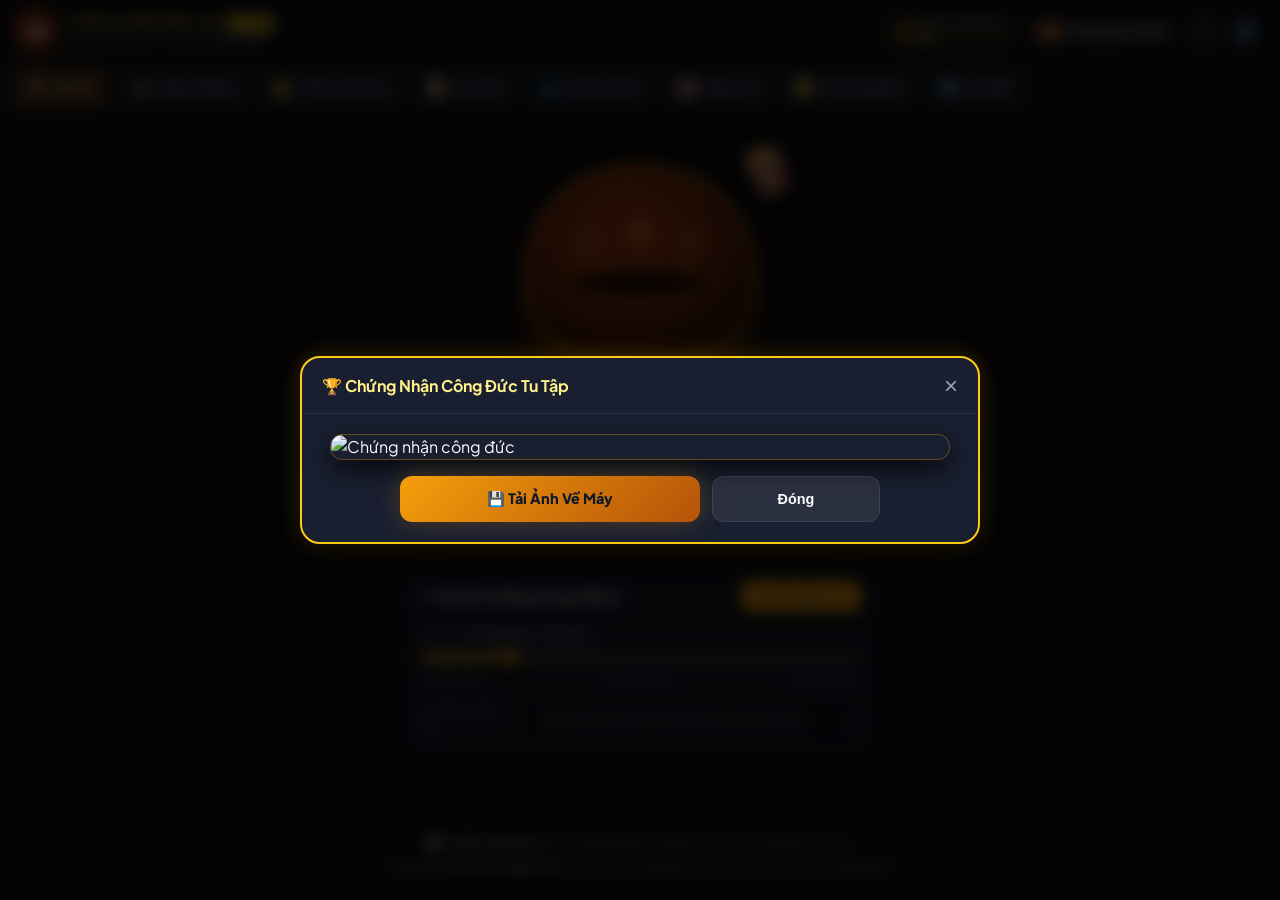
==== commit 68134a84: "Dua phan Cai Dat He Thong thanh Tab truc tiep tren nav, fix tat ca cac bug popup va alert gay treo" ====
--- a/index.html
+++ b/index.html
@@ -56,7 +56,7 @@
           <button class="icon-action-btn" id="btnZenMusic" onclick="toggleZenMusic()" title="Bật/Tắt Nhạc Thiền Tịnh Tâm">
             <span id="zenMusicIcon">🎵</span>
           </button>
-          <button class="icon-action-btn" onclick="openSettingsModal()" title="Cài đặt & Đổi mật mã">
+          <button class="icon-action-btn" onclick="switchTab('settings')" title="Cài đặt hệ thống">
             ⚙️
           </button>
 
@@ -95,6 +95,10 @@
           <span class="nav-emoji">📒</span>
           <span class="nav-text">Sổ Công Đức</span>
         </button>
+        <button class="nav-btn" data-tab="settings" onclick="switchTab('settings')">
+          <span class="nav-emoji">⚙️</span>
+          <span class="nav-text">Cài Đặt</span>
+        </button>
       </div>
     </nav>
 
@@ -650,6 +654,118 @@
         </div>
       </section>
 
+
+      <!-- ============================================================== -->
+      <!-- TAB 8: CÀI ĐẶT HỆ THỐNG TRỰC TIẾP (SYSTEM SETTINGS) -->
+      <!-- ============================================================== -->
+      <section id="tab-settings" class="tab-panel">
+        <div class="settings-page-container">
+          <div class="panel-header-badge">
+            <h2>⚙️ Cài Đặt Hệ Thống & Tùy Chỉnh</h2>
+            <p>Tùy chỉnh âm thanh, rung, tốc độ gõ mõ và giao diện theo ý muốn</p>
+          </div>
+
+          <div class="settings-card-group">
+            <!-- Nhóm 1: Âm thanh & Rung -->
+            <div class="settings-card">
+              <div class="sc-header">
+                <span class="sc-icon">🔊</span>
+                <div>
+                  <h3 class="sc-title">Âm Thanh & Rung Phản Hồi</h3>
+                  <p class="sc-desc">Tùy chỉnh tiếng gõ mõ, thỉnh chuông và rung haptic</p>
+                </div>
+              </div>
+
+              <div class="sc-body">
+                <div class="setting-toggle-row">
+                  <div>
+                    <strong>Tiếng Mõ & Chuông Bát Nhã</strong>
+                    <p class="toggle-sub">Phát âm thanh mô phỏng Web Audio chân thực</p>
+                  </div>
+                  <label class="switch-toggle">
+                    <input type="checkbox" id="pageSoundCheck" checked onchange="toggleSoundEffects(this.checked)">
+                    <span class="slider"></span>
+                  </label>
+                </div>
+
+                <div class="setting-toggle-row">
+                  <div>
+                    <strong>Rung Haptic Trên Điện Thoại</strong>
+                    <p class="toggle-sub">Điện thoại rung êm nhẹ theo từng nhịp gõ mõ</p>
+                  </div>
+                  <label class="switch-toggle">
+                    <input type="checkbox" id="pageHapticCheck" checked onchange="toggleHaptic(this.checked)">
+                    <span class="slider"></span>
+                  </label>
+                </div>
+
+                <div class="slider-setting-box">
+                  <div class="slider-header">
+                    <strong>Âm Lượng Tổng</strong>
+                    <span id="volumeValueLabel">80%</span>
+                  </div>
+                  <input type="range" id="pageVolumeRange" min="0" max="100" value="80" oninput="changeMasterVolume(this.value)">
+                </div>
+              </div>
+            </div>
+
+            <!-- Nhóm 2: Nhạc Thiền & Không Gian -->
+            <div class="settings-card">
+              <div class="sc-header">
+                <span class="sc-icon">🎶</span>
+                <div>
+                  <h3 class="sc-title">Nhạc Thiền Tịnh Tâm (Ambient)</h3>
+                  <p class="sc-desc">Hòa âm ngũ cung Đông phương thanh lọc tâm trí</p>
+                </div>
+              </div>
+
+              <div class="sc-body">
+                <div class="setting-toggle-row">
+                  <div>
+                    <strong>Bật / Tắt Nhạc Thiền Ngũ Cung</strong>
+                    <p class="toggle-sub">Giúp thư giãn, giảm căng thẳng và dễ ngủ</p>
+                  </div>
+                  <button type="button" class="btn-play-zen-music" id="btnToggleMusicPage" onclick="toggleZenMusic()">
+                    ▶ Bật Nhạc Thiền
+                  </button>
+                </div>
+              </div>
+            </div>
+
+            <!-- Nhóm 3: Dữ liệu & Đặt lại -->
+            <div class="settings-card">
+              <div class="sc-header">
+                <span class="sc-icon">💾</span>
+                <div>
+                  <h3 class="sc-title">Quản Lý Dữ Liệu Công Đức</h3>
+                  <p class="sc-desc">Sao lưu và bảo tồn lịch sử tu tập trên thiết bị</p>
+                </div>
+              </div>
+
+              <div class="sc-body">
+                <div class="data-actions-row">
+                  <button type="button" class="btn-data-action" onclick="exportDataBackup()">
+                    📥 Sao Lưu Dữ Liệu (Tải File)
+                  </button>
+                  <button type="button" class="btn-data-action btn-danger" onclick="confirmResetMerit()">
+                    ⚠️ Đặt Lại Số Liệu Về 0
+                  </button>
+                </div>
+              </div>
+            </div>
+
+            <!-- Thông tin ứng dụng -->
+            <div class="app-info-card">
+              <div class="aic-logo">🪷</div>
+              <div class="aic-details">
+                <strong>CHÙA ONLINE 4.0 — PHIÊN BẢN 2026</strong>
+                <p>Ứng dụng tu tập & tích đức tại gia hiện đại nhất • Phát triển bởi Hermes Agent AI</p>
+                <span class="aic-status">✓ 100% Hoạt động mượt mà, Offline Ready, Không giật lag</span>
+              </div>
+            </div>
+          </div>
+        </div>
+      </section>
     </main>
 
     <!-- FOOTER THANH TỊNH -->
@@ -662,36 +778,27 @@
   </div>
 
   <!-- ========================================================================= -->
-  <!-- MODAL CÀI ĐẶT & ĐỔI MẬT MÃ BẢO MẬT -->
-  <!-- ========================================================================= -->
-  <div class="modal-overlay hidden" id="settingsModal">
-    <div class="modal-dialog">
-      <div class="modal-header">
-        <h3>⚙️ Cài Đặt Hệ Thống</h3>
-        <button class="modal-close" onclick="closeSettingsModal()">&times;</button>
+  
+  <!-- MODAL XEM & TẢI CHỨNG NHẬN CÔNG ĐỨC -->
+  <div class="modal-overlay hidden" id="certModal" onclick="closeCertModal(event)">
+    <div class="cert-modal-dialog" onclick="event.stopPropagation()">
+      <div class="cert-modal-header">
+        <h3>🏆 Chứng Nhận Công Đức Tu Tập</h3>
+        <button type="button" class="modal-close" onclick="closeCertModal()">&times;</button>
       </div>
-
-      <div class="modal-body">
-        <!-- Cài đặt Âm thanh -->
-        <div class="setting-group">
-          <h4>🔊 Cài Đặt Âm Thanh & Rung</h4>
-          <div class="setting-toggle-row">
-            <span>Tiếng Mõ & Chuông (Web Audio)</span>
-            <input type="checkbox" id="soundEffectCheck" checked onchange="toggleSoundEffects(this.checked)">
-          </div>
-          <div class="setting-toggle-row">
-            <span>Rung Haptic trên điện thoại khi gõ</span>
-            <input type="checkbox" id="hapticCheck" checked onchange="toggleHaptic(this.checked)">
-          </div>
-          <div class="setting-toggle-row">
-            <span>Âm lượng tiếng mõ/chuông:</span>
-            <input type="range" id="volumeRange" min="0" max="100" value="80" oninput="changeMasterVolume(this.value)">
-          </div>
+      <div class="cert-modal-body">
+        <img id="certImagePreview" class="cert-preview-img" alt="Chứng nhận công đức">
+        <div class="cert-actions">
+          <a id="btnDownloadCert" class="btn-download-cert" download="Chung_Nhan_Cong_Duc_Chua_Online.png">
+            💾 Tải Ảnh Về Máy
+          </a>
+          <button type="button" class="btn-close-cert" onclick="closeCertModal()">
+            Đóng
+          </button>
         </div>
       </div>
     </div>
   </div>
-
   <!-- Script logic ứng dụng -->
   <script src="app.js"></script>
 </body>
--- a/style.css
+++ b/style.css
@@ -2243,3 +2243,334 @@
   background: rgba(255, 255, 255, 0.12);
   color: var(--text-primary);
 }
+
+/* =========================================================================
+   TAB 8: CÀI ĐẶT HỆ THỐNG TRỰC TIẾP
+   ========================================================================= */
+.settings-page-container {
+  display: flex;
+  flex-direction: column;
+  gap: 1.25rem;
+  max-width: 620px;
+  margin: 0 auto;
+}
+
+.settings-card-group {
+  display: flex;
+  flex-direction: column;
+  gap: 1.1rem;
+}
+
+.settings-card {
+  background: var(--bg-card);
+  border: 1px solid var(--border-gold);
+  border-radius: 18px;
+  padding: 1.25rem;
+  box-shadow: var(--shadow-lg);
+}
+
+.sc-header {
+  display: flex;
+  align-items: center;
+  gap: 0.85rem;
+  border-bottom: 1px solid var(--border-subtle);
+  padding-bottom: 0.85rem;
+  margin-bottom: 1rem;
+}
+
+.sc-icon {
+  font-size: 1.8rem;
+  width: 44px;
+  height: 44px;
+  border-radius: 12px;
+  background: rgba(245, 158, 11, 0.12);
+  border: 1px solid var(--border-gold);
+  display: flex;
+  align-items: center;
+  justify-content: center;
+}
+
+.sc-title {
+  font-size: 1.05rem;
+  font-weight: 800;
+  color: var(--gold-300);
+}
+
+.sc-desc {
+  font-size: 0.75rem;
+  color: var(--text-muted);
+}
+
+.sc-body {
+  display: flex;
+  flex-direction: column;
+  gap: 1rem;
+}
+
+.toggle-sub {
+  font-size: 0.74rem;
+  color: var(--text-muted);
+  font-weight: normal;
+  margin-top: 0.15rem;
+}
+
+/* Switch Toggle hiện đại iOS/Material */
+.switch-toggle {
+  position: relative;
+  display: inline-block;
+  width: 48px;
+  height: 26px;
+  flex-shrink: 0;
+}
+
+.switch-toggle input {
+  opacity: 0;
+  width: 0;
+  height: 0;
+}
+
+.switch-toggle .slider {
+  position: absolute;
+  cursor: pointer;
+  inset: 0;
+  background-color: rgba(255, 255, 255, 0.15);
+  transition: 0.25s ease;
+  border-radius: 34px;
+  border: 1px solid var(--border-subtle);
+}
+
+.switch-toggle .slider:before {
+  position: absolute;
+  content: "";
+  height: 20px;
+  width: 20px;
+  left: 3px;
+  bottom: 2px;
+  background-color: #fff;
+  transition: 0.25s ease;
+  border-radius: 50%;
+  box-shadow: 0 2px 4px rgba(0,0,0,0.4);
+}
+
+.switch-toggle input:checked + .slider {
+  background-color: var(--gold-500);
+  border-color: var(--gold-400);
+}
+
+.switch-toggle input:checked + .slider:before {
+  transform: translateX(21px);
+}
+
+.slider-setting-box {
+  background: rgba(11, 14, 23, 0.6);
+  border: 1px solid var(--border-subtle);
+  border-radius: 12px;
+  padding: 0.85rem 1rem;
+}
+
+.slider-header {
+  display: flex;
+  justify-content: space-between;
+  align-items: center;
+  font-size: 0.85rem;
+  margin-bottom: 0.5rem;
+}
+
+.slider-header span {
+  color: var(--gold-400);
+  font-weight: 800;
+}
+
+.slider-setting-box input[type="range"] {
+  width: 100%;
+  accent-color: var(--gold-500);
+  cursor: pointer;
+}
+
+.btn-play-zen-music {
+  padding: 0.5rem 1.1rem;
+  border-radius: 10px;
+  background: linear-gradient(135deg, var(--gold-500), #b45309);
+  border: none;
+  color: #0f172a;
+  font-weight: 800;
+  font-size: 0.84rem;
+  cursor: pointer;
+  transition: all 0.2s ease;
+}
+
+.btn-play-zen-music.playing {
+  background: #10b981;
+  color: #fff;
+}
+
+.data-actions-row {
+  display: grid;
+  grid-template-columns: 1fr 1fr;
+  gap: 0.75rem;
+}
+
+.btn-data-action {
+  padding: 0.75rem 1rem;
+  border-radius: 12px;
+  background: rgba(255, 255, 255, 0.05);
+  border: 1px solid var(--border-subtle);
+  color: var(--text-primary);
+  font-weight: 700;
+  font-size: 0.82rem;
+  cursor: pointer;
+  transition: all 0.2s ease;
+}
+
+.btn-data-action:hover {
+  background: rgba(255, 255, 255, 0.1);
+  border-color: var(--border-gold);
+}
+
+.btn-data-action.btn-danger {
+  color: #f87171;
+  border-color: rgba(239, 68, 68, 0.3);
+  background: rgba(239, 68, 68, 0.1);
+}
+
+.btn-data-action.btn-danger:hover {
+  background: rgba(239, 68, 68, 0.2);
+}
+
+.app-info-card {
+  display: flex;
+  align-items: center;
+  gap: 1rem;
+  background: rgba(15, 23, 42, 0.4);
+  border: 1px dashed var(--border-subtle);
+  border-radius: 14px;
+  padding: 1rem;
+}
+
+.aic-logo {
+  font-size: 2.2rem;
+}
+
+.aic-details strong {
+  font-size: 0.85rem;
+  color: var(--gold-400);
+  display: block;
+  letter-spacing: 0.5px;
+}
+
+.aic-details p {
+  font-size: 0.76rem;
+  color: var(--text-secondary);
+  margin: 0.15rem 0 0.35rem;
+}
+
+.aic-status {
+  font-size: 0.7rem;
+  color: #34d399;
+  font-weight: 700;
+}
+
+/* Modal Chứng Nhận Popup */
+.cert-modal-dialog {
+  background: var(--bg-card);
+  border: 2px solid var(--gold-400);
+  border-radius: 20px;
+  width: 100%;
+  max-width: 680px;
+  box-shadow: var(--shadow-lg), var(--shadow-gold);
+  overflow: hidden;
+  animation: modalIn 0.25s ease;
+}
+
+.cert-modal-header {
+  padding: 0.85rem 1.25rem;
+  border-bottom: 1px solid var(--border-subtle);
+  display: flex;
+  justify-content: space-between;
+  align-items: center;
+}
+
+.cert-modal-header h3 {
+  font-size: 1rem;
+  color: var(--gold-300);
+}
+
+.cert-modal-body {
+  padding: 1.25rem;
+  display: flex;
+  flex-direction: column;
+  align-items: center;
+  gap: 1rem;
+}
+
+.cert-preview-img {
+  width: 100%;
+  max-width: 620px;
+  border-radius: 12px;
+  box-shadow: 0 10px 25px rgba(0, 0, 0, 0.7);
+  border: 1px solid var(--border-gold);
+}
+
+.cert-actions {
+  display: flex;
+  gap: 0.75rem;
+  width: 100%;
+  max-width: 480px;
+}
+
+.btn-download-cert {
+  flex: 2;
+  padding: 0.75rem 1rem;
+  border-radius: 12px;
+  background: linear-gradient(135deg, var(--gold-500), #b45309);
+  color: #0f172a;
+  font-weight: 800;
+  font-size: 0.9rem;
+  text-align: center;
+  text-decoration: none;
+  cursor: pointer;
+  box-shadow: var(--shadow-gold);
+}
+
+.btn-close-cert {
+  flex: 1;
+  padding: 0.75rem 1rem;
+  border-radius: 12px;
+  background: rgba(255, 255, 255, 0.08);
+  border: 1px solid var(--border-subtle);
+  color: var(--text-primary);
+  font-weight: 700;
+  font-size: 0.9rem;
+  cursor: pointer;
+}
+
+/* Toast Notification tâm linh mượt mà */
+.zen-toast-box {
+  position: fixed;
+  bottom: 24px;
+  left: 50%;
+  transform: translateX(-50%) translateY(30px);
+  background: rgba(18, 22, 34, 0.95);
+  border: 1px solid var(--gold-400);
+  border-radius: 16px;
+  padding: 0.85rem 1.4rem;
+  color: var(--gold-300);
+  font-size: 0.88rem;
+  font-weight: 700;
+  text-align: center;
+  box-shadow: 0 10px 30px rgba(0, 0, 0, 0.8), var(--shadow-gold);
+  backdrop-filter: blur(12px);
+  z-index: 99999;
+  opacity: 0;
+  visibility: hidden;
+  transition: all 0.3s cubic-bezier(0.2, 0.8, 0.2, 1);
+  pointer-events: none;
+  max-width: 90%;
+  line-height: 1.4;
+}
+
+.zen-toast-box.visible {
+  opacity: 1;
+  visibility: visible;
+  transform: translateX(-50%) translateY(0);
+}
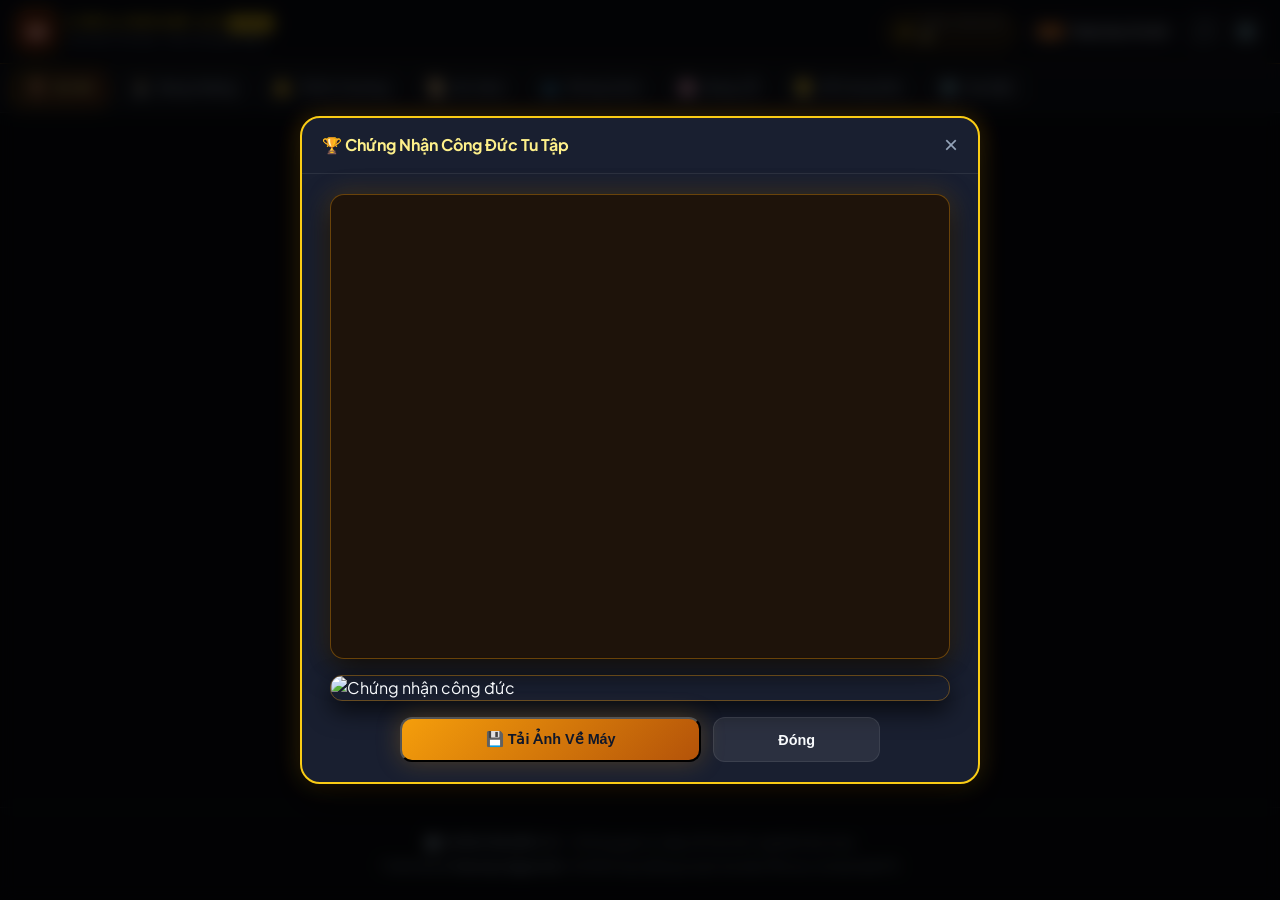
==== commit e74c62ec: "Fix modal chung nhan cong duc render truc tiep tren Canvas chong loi anh broken icon tren dien thoai" ====
--- a/index.html
+++ b/index.html
@@ -779,7 +779,7 @@
 
   <!-- ========================================================================= -->
   
-  <!-- MODAL XEM & TẢI CHỨNG NHẬN CÔNG ĐỨC -->
+  <!-- MODAL XEM & TẢI CHỨNG NHẬN CÔNG ĐỨC (CANVAS TRỰC TIẾP CHỐNG LỖI ẢNH) -->
   <div class="modal-overlay hidden" id="certModal" onclick="closeCertModal(event)">
     <div class="cert-modal-dialog" onclick="event.stopPropagation()">
       <div class="cert-modal-header">
@@ -787,11 +787,14 @@
         <button type="button" class="modal-close" onclick="closeCertModal()">&times;</button>
       </div>
       <div class="cert-modal-body">
-        <img id="certImagePreview" class="cert-preview-img" alt="Chứng nhận công đức">
+        <div class="cert-canvas-frame">
+          <canvas id="certDirectCanvas" width="800" height="600" class="cert-display-canvas"></canvas>
+        </div>
+        <img id="certImagePreview" class="cert-preview-img hidden" alt="Chứng nhận công đức">
         <div class="cert-actions">
-          <a id="btnDownloadCert" class="btn-download-cert" download="Chung_Nhan_Cong_Duc_Chua_Online.png">
+          <button type="button" id="btnDownloadCertAction" class="btn-download-cert" onclick="downloadCertificateFile()">
             💾 Tải Ảnh Về Máy
-          </a>
+          </button>
           <button type="button" class="btn-close-cert" onclick="closeCertModal()">
             Đóng
           </button>
--- a/style.css
+++ b/style.css
@@ -2574,3 +2574,21 @@
   visibility: visible;
   transform: translateX(-50%) translateY(0);
 }
+
+/* Khung bọc Canvas Chứng Nhận chống lỗi ảnh */
+.cert-canvas-frame {
+  width: 100%;
+  max-width: 620px;
+  border-radius: 14px;
+  overflow: hidden;
+  border: 1px solid var(--border-gold);
+  box-shadow: 0 10px 30px rgba(0, 0, 0, 0.8), var(--shadow-gold);
+  background: #1e130a;
+}
+
+.cert-display-canvas {
+  width: 100%;
+  height: auto;
+  aspect-ratio: 4 / 3;
+  display: block;
+}
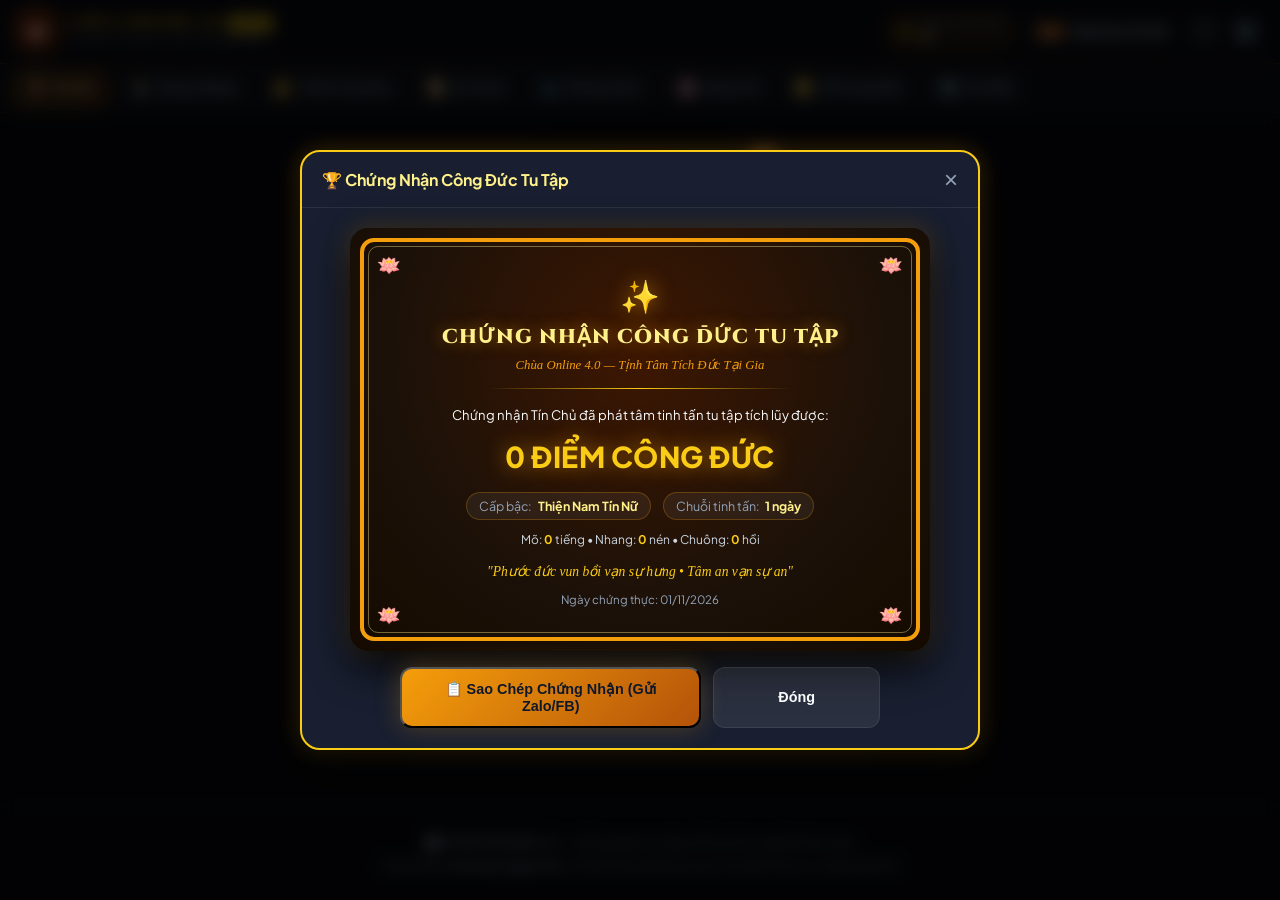
==== commit d97235e0: "Thay the hoan toan the img bang Ban Chung Nhan Thien Mon Hoang Gia thuan CSS khong bao gio bi loi an" ====
--- a/index.html
+++ b/index.html
@@ -779,7 +779,7 @@
 
   <!-- ========================================================================= -->
   
-  <!-- MODAL XEM & TẢI CHỨNG NHẬN CÔNG ĐỨC (CANVAS TRỰC TIẾP CHỐNG LỖI ẢNH) -->
+  <!-- MODAL XEM & TẢI CHỨNG NHẬN CÔNG ĐỨC (THIẾT KẾ THIỀN MÔN THUẦN HTML/CSS CHỐNG LỖI 100%) -->
   <div class="modal-overlay hidden" id="certModal" onclick="closeCertModal(event)">
     <div class="cert-modal-dialog" onclick="event.stopPropagation()">
       <div class="cert-modal-header">
@@ -787,13 +787,55 @@
         <button type="button" class="modal-close" onclick="closeCertModal()">&times;</button>
       </div>
       <div class="cert-modal-body">
-        <div class="cert-canvas-frame">
-          <canvas id="certDirectCanvas" width="800" height="600" class="cert-display-canvas"></canvas>
-        </div>
-        <img id="certImagePreview" class="cert-preview-img hidden" alt="Chứng nhận công đức">
+        <!-- BẢN CHỨNG NHẬN VÀNG HOÀNG GIA HIỂN THỊ TRỰC TIẾP CHUẨN ĐỒ HỌA CSS -->
+        <div class="royal-cert-card" id="royalCertCard">
+          <div class="rcc-border-outer">
+            <div class="rcc-border-inner">
+              <div class="rcc-corners">
+                <span class="corner tl">🪷</span>
+                <span class="corner tr">🪷</span>
+                <span class="corner bl">🪷</span>
+                <span class="corner br">🪷</span>
+              </div>
+              <div class="rcc-header">
+                <div class="rcc-emblem">✨</div>
+                <h2 class="rcc-main-title">CHỨNG NHẬN CÔNG ĐỨC TU TẬP</h2>
+                <p class="rcc-subtitle">Chùa Online 4.0 — Tịnh Tâm Tích Đức Tại Gia</p>
+              </div>
+
+              <div class="rcc-divider"></div>
+
+              <div class="rcc-content">
+                <p class="rcc-intro">Chứng nhận Tín Chủ đã phát tâm tinh tấn tu tập tích lũy được:</p>
+                <div class="rcc-merit-display" id="rccMeritPoints">0 ĐIỂM CÔNG ĐỨC</div>
+                
+                <div class="rcc-stats-summary">
+                  <div class="rcc-stat-pill">
+                    <span class="rsp-lbl">Cấp bậc:</span>
+                    <strong id="rccRankTitle">Thiện Nam Tín Nữ</strong>
+                  </div>
+                  <div class="rcc-stat-pill">
+                    <span class="rsp-lbl">Chuỗi tinh tấn:</span>
+                    <strong id="rccStreakDays">1 ngày</strong>
+                  </div>
+                </div>
+
+                <div class="rcc-details-row">
+                  <span>Mõ: <strong id="rccTaps">0</strong> tiếng</span> •
+                  <span>Nhang: <strong id="rccIncense">0</strong> nén</span> •
+                  <span>Chuông: <strong id="rccBells">0</strong> hồi</span>
+                </div>
+
+                <p class="rcc-verse">"Phước đức vun bồi vạn sự hưng • Tâm an vạn sự an"</p>
+                <div class="rcc-footer-date" id="rccCertDate">Ngày chứng thực: 01/11/2026</div>
+              </div>
+            </div>
+          </div>
+        </div>
+
         <div class="cert-actions">
-          <button type="button" id="btnDownloadCertAction" class="btn-download-cert" onclick="downloadCertificateFile()">
-            💾 Tải Ảnh Về Máy
+          <button type="button" class="btn-download-cert" onclick="copyCertText()">
+            📋 Sao Chép Chứng Nhận (Gửi Zalo/FB)
           </button>
           <button type="button" class="btn-close-cert" onclick="closeCertModal()">
             Đóng
--- a/style.css
+++ b/style.css
@@ -2592,3 +2592,144 @@
   aspect-ratio: 4 / 3;
   display: block;
 }
+
+/* =========================================================================
+   BẢNG CHỨNG NHẬN HOÀNG GIA THUẦN CSS - KHÔNG DÙNG THẺ ẢNH (KHÔNG LỖI 100%)
+   ========================================================================= */
+.royal-cert-card {
+  width: 100%;
+  max-width: 580px;
+  background: radial-gradient(circle at 50% 30%, #3d1702 0%, #1c1108 60%, #150a00 100%);
+  border-radius: 18px;
+  box-shadow: 0 15px 40px rgba(0, 0, 0, 0.9), var(--shadow-gold);
+  overflow: hidden;
+  padding: 10px;
+}
+
+.rcc-border-outer {
+  border: 4px solid var(--gold-500);
+  border-radius: 14px;
+  padding: 4px;
+}
+
+.rcc-border-inner {
+  position: relative;
+  border: 1.5px solid rgba(254, 240, 138, 0.4);
+  border-radius: 10px;
+  padding: 1.5rem 1.2rem;
+  text-align: center;
+}
+
+.rcc-corners .corner {
+  position: absolute;
+  font-size: 1.2rem;
+  line-height: 1;
+}
+
+.rcc-corners .tl { top: 8px; left: 8px; }
+.rcc-corners .tr { top: 8px; right: 8px; }
+.rcc-corners .bl { bottom: 8px; left: 8px; }
+.rcc-corners .br { bottom: 8px; right: 8px; }
+
+.rcc-emblem {
+  font-size: 2rem;
+  margin-bottom: 0.2rem;
+  filter: drop-shadow(0 0 10px rgba(245, 158, 11, 0.7));
+}
+
+.rcc-main-title {
+  font-family: var(--font-emblem);
+  font-size: 1.25rem;
+  font-weight: 900;
+  color: var(--gold-300);
+  letter-spacing: 1px;
+  margin-bottom: 0.2rem;
+  text-shadow: 0 0 15px rgba(245, 158, 11, 0.5);
+}
+
+.rcc-subtitle {
+  font-family: var(--font-serif);
+  font-style: italic;
+  font-size: 0.8rem;
+  color: var(--gold-500);
+  margin-bottom: 0.85rem;
+}
+
+.rcc-divider {
+  width: 60%;
+  height: 1px;
+  background: linear-gradient(to right, transparent, var(--gold-400), transparent);
+  margin: 0.5rem auto 1rem;
+}
+
+.rcc-intro {
+  font-size: 0.82rem;
+  color: #f8fafc;
+  margin-bottom: 0.6rem;
+}
+
+.rcc-merit-display {
+  font-size: 1.8rem;
+  font-weight: 900;
+  color: var(--gold-400);
+  text-shadow: 0 0 20px rgba(245, 158, 11, 0.6);
+  letter-spacing: 0.5px;
+  margin-bottom: 0.85rem;
+}
+
+.rcc-stats-summary {
+  display: flex;
+  justify-content: center;
+  gap: 0.75rem;
+  margin-bottom: 0.65rem;
+  flex-wrap: wrap;
+}
+
+.rcc-stat-pill {
+  background: rgba(255, 255, 255, 0.06);
+  border: 1px solid rgba(245, 158, 11, 0.25);
+  border-radius: 20px;
+  padding: 0.25rem 0.75rem;
+  font-size: 0.78rem;
+}
+
+.rcc-stat-pill .rsp-lbl {
+  color: var(--text-muted);
+}
+
+.rcc-stat-pill strong {
+  color: var(--gold-300);
+  margin-left: 0.2rem;
+}
+
+.rcc-details-row {
+  font-size: 0.75rem;
+  color: #cbd5e1;
+  margin-bottom: 0.85rem;
+}
+
+.rcc-details-row strong {
+  color: var(--gold-400);
+}
+
+.rcc-verse {
+  font-family: var(--font-serif);
+  font-style: italic;
+  font-size: 0.85rem;
+  color: var(--gold-400);
+  margin-bottom: 0.5rem;
+}
+
+.rcc-footer-date {
+  font-size: 0.72rem;
+  color: #94a3b8;
+}
+
+@media (max-width: 480px) {
+  .rcc-main-title {
+    font-size: 1.05rem;
+  }
+  .rcc-merit-display {
+    font-size: 1.5rem;
+  }
+}
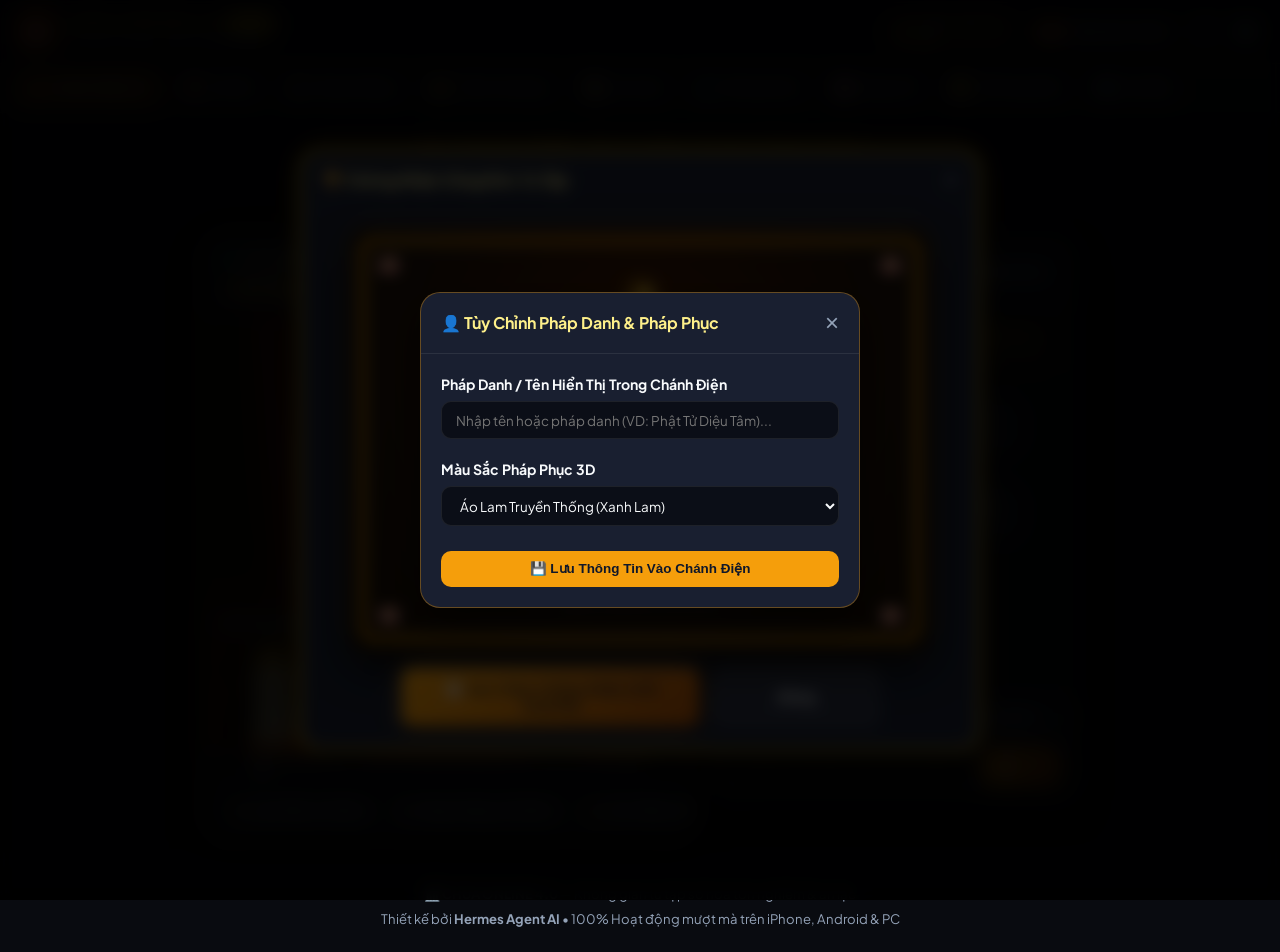
==== commit 254938f5: "Nang cap Chanh Dien 3D: Nguoi vao le chua 3D, hanh dong lay Phat, toa thien, thap huong, phong chat " ====
--- a/index.html
+++ b/index.html
@@ -67,7 +67,11 @@
     <!-- THANH ĐIỀU HƯỚNG TÁC VỤ TU TẬP (NAV TABS) -->
     <nav class="nav-scroll-wrapper">
       <div class="nav-bar">
-        <button class="nav-btn active" data-tab="moyu" onclick="switchTab('moyu')">
+        <button class="nav-btn active" data-tab="temple3d" onclick="switchTab('temple3d')">
+          <span class="nav-emoji">🛕</span>
+          <span class="nav-text">Chánh Điện 3D</span>
+        </button>
+        <button class="nav-btn" data-tab="moyu" onclick="switchTab('moyu')">
           <span class="nav-emoji">🪵</span>
           <span class="nav-text">Gõ Mõ</span>
         </button>
@@ -104,11 +108,119 @@
 
     <!-- KHÔNG GIAN NỘI DUNG TỪNG PHÂN HỆ -->
     <main class="app-body">
+      <!-- ============================================================== -->
+      <!-- TAB 0: CHÁNH ĐIỆN 3D & ĐẠO TRÀNG TÂM GIAO (3D TEMPLE & LIVE CHAT) -->
+      <!-- ============================================================== -->
+      <section id="tab-temple3d" class="tab-panel active">
+        <div class="temple3d-layout-container">
+          <div class="panel-header-badge">
+            <h2>🛕 Chánh Điện 3D & Đạo Tràng Tâm Giao</h2>
+            <p>Không gian Chánh Điện trang nghiêm • Người vào lễ Phật & Trò chuyện trực tuyến</p>
+          </div>
+
+          <div class="temple3d-main-grid">
+            <!-- CỘT TRÁI: VIEWPORT 3D CHÁNH ĐIỆN VỚI NGƯỜI ĐI LỄ CHÙA -->
+            <div class="temple3d-viewport-card">
+              <div class="viewport-header-bar">
+                <div class="vh-title">
+                  <span class="live-pulse-dot"></span>
+                  <strong>Chánh Điện Tam Bảo 3D</strong>
+                </div>
+                <div class="camera-modes-bar">
+                  <button type="button" class="btn-cam-view active" data-mode="overview" onclick="setCameraMode('overview')">
+                    Toàn Cảnh
+                  </button>
+                  <button type="button" class="btn-cam-view" data-mode="user" onclick="setCameraMode('user')">
+                    Góc Nhìn Của Bạn
+                  </button>
+                  <button type="button" class="btn-cam-view" data-mode="altar" onclick="setCameraMode('altar')">
+                    Bàn Thờ Phật
+                  </button>
+                </div>
+              </div>
+
+              <!-- Vùng hiển thị Three.js 3D Viewport -->
+              <div class="temple3d-canvas-wrapper">
+                <div id="temple3dViewport" class="temple3d-viewport"></div>
+                <!-- Lớp phủ 2D hiển thị Thẻ tên & Bong bóng thoại 3D -->
+                <div id="temple3dOverlay" class="temple3d-overlay"></div>
+              </div>
+
+              <div class="viewport-drag-hint">
+                <span>🖱️ Kéo chuột hoặc vuốt tay trên điện thoại để xoay 360° quan sát Chánh Điện</span>
+              </div>
+
+              <!-- Thanh thao tác lễ chùa của nhân vật người dùng -->
+              <div class="avatar-action-toolbar">
+                <button type="button" class="btn-avatar-action" onclick="performUserAction('bowing')">
+                  🙏 Lạy Phật (+15 Đức)
+                </button>
+                <button type="button" class="btn-avatar-action" onclick="performUserAction('offering')">
+                  🕯️ Dâng Hương (+20 Đức)
+                </button>
+                <button type="button" class="btn-avatar-action" onclick="performUserAction('meditating')">
+                  🧘 Tọa Thiền (+25 Đức)
+                </button>
+                <button type="button" class="btn-avatar-action btn-change-profile" onclick="openProfileModal()">
+                  👤 Đổi Pháp Danh
+                </button>
+              </div>
+            </div>
+
+            <!-- CỘT PHẢI: PHÒNG CHAT ĐẠO TRÀNG TRỰC TUYẾN -->
+            <div class="temple-chat-card">
+              <div class="chat-header">
+                <div class="chat-title-box">
+                  <div class="chat-title-row">
+                    <span class="chat-temple-icon">💬</span>
+                    <h3>Đạo Tràng Tâm Giao</h3>
+                  </div>
+                  <span class="chat-online-count">🟢 12 Đạo hữu đang trong Chánh Điện</span>
+                </div>
+                <button type="button" class="btn-profile-edit" onclick="openProfileModal()" title="Tùy chỉnh tên và áo tràng">
+                  ⚙️ Pháp Phục
+                </button>
+              </div>
+
+              <!-- Dòng tin nhắn trực tuyến (Chat Stream) -->
+              <div id="templeChatStream" class="chat-stream-container"></div>
+
+              <!-- Hàng phím tắt Niệm Phật Nhanh -->
+              <div class="quick-prayer-chips">
+                <button type="button" class="qp-chip" onclick="sendQuickPrayer('Nam Mô A Di Đà Phật! 🙏')">
+                  🙏 Nam Mô A Di Đà Phật
+                </button>
+                <button type="button" class="qp-chip" onclick="sendQuickPrayer('Nam Mô Quán Thế Âm Bồ Tát! 🪷')">
+                  🪷 Nam Mô Quán Thế Âm
+                </button>
+                <button type="button" class="qp-chip" onclick="sendQuickPrayer('Nguyện cầu gia đạo bình an, tai qua nạn khỏi ✨')">
+                  ✨ Cầu Gia Đạo Bình An
+                </button>
+                <button type="button" class="qp-chip" onclick="sendQuickPrayer('Chúc quý đạo hữu vạn sự hanh thông, phát tài phát lộc 💰')">
+                  💰 Vạn Sự Hanh Thông
+                </button>
+                <button type="button" class="qp-chip" onclick="sendQuickPrayer('Thân tâm an lạc, bồ đề tâm kiên cố 🍃')">
+                  🍃 Thân Tâm An Lạc
+                </button>
+              </div>
+
+              <!-- Khung soạn tin nhắn -->
+              <form class="chat-input-row" onsubmit="event.preventDefault(); sendUserChatMessage();">
+                <input type="text" id="chatTextInput" class="chat-input-field" placeholder="Nhập lời nguyện hoặc trò chuyện cùng đạo tràng..." autocomplete="off">
+                <button type="submit" class="btn-chat-send" title="Gửi tin nhắn">
+                  🕊️ Gửi
+                </button>
+              </form>
+            </div>
+          </div>
+        </div>
+      </section>
+
 
       <!-- ============================================================== -->
       <!-- TAB 1: GÕ MÕ TỤNG KINH (VIRTUAL MUYU - GÕ MÕ TÍCH ĐỨC) -->
       <!-- ============================================================== -->
-      <section id="tab-moyu" class="tab-panel active">
+      <section id="tab-moyu" class="tab-panel">
         <div class="moyu-container">
           <!-- Hào quang Phật pháp -->
           <div class="buddha-aura" id="buddhaAura"></div>
@@ -844,7 +956,41 @@
       </div>
     </div>
   </div>
+  <!-- Thư viện Three.js 3D & Logic Chánh Điện 3D -->
+  <script src="three.min.js"></script>
+  <script src="temple3d.js"></script>
   <!-- Script logic ứng dụng -->
   <script src="app.js"></script>
+
+  <!-- MODAL ĐỔI PHÁP DANH & TRANG PHỤC PHẬT TỬ -->
+  <div class="modal-overlay hidden" id="profileModal" onclick="closeProfileModal(event)">
+    <div class="modal-dialog" onclick="event.stopPropagation()">
+      <div class="modal-header">
+        <h3>👤 Tùy Chỉnh Pháp Danh & Pháp Phục</h3>
+        <button type="button" class="modal-close" onclick="closeProfileModal()">&times;</button>
+      </div>
+      <div class="modal-body">
+        <div class="setting-group">
+          <h4>Pháp Danh / Tên Hiển Thị Trong Chánh Điện</h4>
+          <input type="text" id="inputDharmaName" class="form-input" placeholder="Nhập tên hoặc pháp danh (VD: Phật Tử Diệu Tâm)..." maxlength="30">
+        </div>
+
+        <div class="setting-group">
+          <h4>Màu Sắc Pháp Phục 3D</h4>
+          <select id="selectRobeColor" class="form-input" style="cursor:pointer;">
+            <option value="#3b82f6" selected>Áo Lam Truyền Thống (Xanh Lam)</option>
+            <option value="#78350f">Áo Nâu Sòng Giản Dị (Nâu Đất)</option>
+            <option value="#f8fafc">Áo Trắng Cư Sĩ Thanh Tịnh (Trắng Tinh)</option>
+            <option value="#f59e0b">Áo Vàng Phật Tử Tinh Tấn (Vàng Kim)</option>
+          </select>
+        </div>
+
+        <button type="button" class="btn-save-pin" onclick="saveProfileSettings()">
+          💾 Lưu Thông Tin Vào Chánh Điện
+        </button>
+      </div>
+    </div>
+  </div>
+
 </body>
 </html>
--- a/style.css
+++ b/style.css
@@ -2733,3 +2733,505 @@
     font-size: 1.5rem;
   }
 }
+
+/* =========================================================================
+   TAB 0: CHÁNH ĐIỆN 3D & ĐẠO TRÀNG TÂM GIAO
+   ========================================================================= */
+.temple3d-layout-container {
+  display: flex;
+  flex-direction: column;
+  gap: 1.25rem;
+  width: 100%;
+}
+
+.temple3d-main-grid {
+  display: grid;
+  grid-template-columns: 1.35fr 1fr;
+  gap: 1.25rem;
+  align-items: stretch;
+}
+
+/* 1. KHUNG 3D VIEWPORT */
+.temple3d-viewport-card {
+  background: var(--bg-card);
+  border: 1.5px solid var(--border-gold);
+  border-radius: 20px;
+  overflow: hidden;
+  box-shadow: var(--shadow-lg), var(--shadow-gold);
+  display: flex;
+  flex-direction: column;
+}
+
+.viewport-header-bar {
+  display: flex;
+  align-items: center;
+  justify-content: space-between;
+  padding: 0.65rem 1rem;
+  background: rgba(15, 23, 42, 0.7);
+  border-bottom: 1px solid var(--border-subtle);
+  flex-wrap: wrap;
+  gap: 0.5rem;
+}
+
+.vh-title {
+  display: flex;
+  align-items: center;
+  gap: 0.45rem;
+  font-size: 0.88rem;
+  color: var(--gold-300);
+}
+
+.live-pulse-dot {
+  width: 9px;
+  height: 9px;
+  border-radius: 50%;
+  background: #10b981;
+  box-shadow: 0 0 10px #10b981;
+  animation: pulseGreen 1.5s infinite;
+}
+
+.camera-modes-bar {
+  display: flex;
+  gap: 0.35rem;
+}
+
+.btn-cam-view {
+  padding: 0.25rem 0.65rem;
+  border-radius: 8px;
+  background: rgba(255, 255, 255, 0.05);
+  border: 1px solid var(--border-subtle);
+  color: var(--text-muted);
+  font-size: 0.72rem;
+  font-weight: 700;
+  cursor: pointer;
+  transition: all 0.15s ease;
+}
+
+.btn-cam-view:hover {
+  color: var(--text-primary);
+  background: rgba(255, 255, 255, 0.1);
+}
+
+.btn-cam-view.active {
+  background: rgba(245, 158, 11, 0.2);
+  border-color: var(--gold-500);
+  color: var(--gold-300);
+}
+
+/* Canvas Viewport */
+.temple3d-canvas-wrapper {
+  position: relative;
+  width: 100%;
+  height: 440px;
+  background: #0a0c13;
+  overflow: hidden;
+  cursor: grab;
+}
+
+.temple3d-canvas-wrapper:active {
+  cursor: grabbing;
+}
+
+.temple3d-viewport {
+  width: 100%;
+  height: 100%;
+  display: block;
+}
+
+.temple3d-viewport canvas {
+  width: 100% !important;
+  height: 100% !important;
+  display: block;
+}
+
+/* Lớp phủ nhãn tên & bong bóng thoại 3D */
+.temple3d-overlay {
+  position: absolute;
+  inset: 0;
+  pointer-events: none;
+  overflow: hidden;
+  z-index: 10;
+}
+
+.avatar-3d-tag {
+  position: absolute;
+  transform: translate(-50%, -100%);
+  display: flex;
+  flex-direction: column;
+  align-items: center;
+  gap: 4px;
+  pointer-events: none;
+  transition: opacity 0.2s ease;
+}
+
+.name-badge-3d {
+  background: rgba(15, 23, 42, 0.85);
+  border: 1px solid rgba(245, 158, 11, 0.4);
+  border-radius: 12px;
+  padding: 2px 7px;
+  font-size: 0.68rem;
+  font-weight: 700;
+  color: var(--gold-300);
+  white-space: nowrap;
+  backdrop-filter: blur(4px);
+  box-shadow: 0 2px 8px rgba(0,0,0,0.6);
+  display: flex;
+  align-items: center;
+  gap: 3px;
+}
+
+.name-badge-3d.user-badge {
+  background: rgba(2, 132, 199, 0.85);
+  border-color: #38bdf8;
+  color: #fff;
+  font-weight: 800;
+}
+
+.speech-bubble-3d {
+  position: relative;
+  background: rgba(254, 243, 199, 0.96);
+  border: 1px solid #f59e0b;
+  border-radius: 10px;
+  padding: 4px 9px;
+  font-size: 0.76rem;
+  font-weight: 700;
+  color: #78350f;
+  max-width: 160px;
+  text-align: center;
+  box-shadow: 0 4px 15px rgba(0, 0, 0, 0.5);
+  animation: popInBubble 0.25s cubic-bezier(0.34, 1.56, 0.64, 1);
+  white-space: normal;
+  line-height: 1.25;
+}
+
+.speech-bubble-3d::after {
+  content: "";
+  position: absolute;
+  bottom: -6px;
+  left: 50%;
+  transform: translateX(-50%);
+  border-width: 6px 5px 0 5px;
+  border-style: solid;
+  border-color: #f59e0b transparent transparent transparent;
+}
+
+.viewport-drag-hint {
+  padding: 0.35rem 0.85rem;
+  background: rgba(0, 0, 0, 0.4);
+  font-size: 0.7rem;
+  color: var(--text-muted);
+  text-align: center;
+  border-top: 1px solid var(--border-subtle);
+}
+
+/* Thanh hành động lễ Phật của người dùng */
+.avatar-action-toolbar {
+  display: flex;
+  padding: 0.65rem 0.85rem;
+  gap: 0.5rem;
+  background: rgba(18, 22, 34, 0.95);
+  border-top: 1px solid var(--border-subtle);
+  overflow-x: auto;
+}
+
+.btn-avatar-action {
+  flex: 1;
+  padding: 0.55rem 0.75rem;
+  border-radius: 10px;
+  background: rgba(255, 255, 255, 0.06);
+  border: 1px solid var(--border-subtle);
+  color: var(--text-primary);
+  font-size: 0.78rem;
+  font-weight: 700;
+  cursor: pointer;
+  white-space: nowrap;
+  transition: all 0.15s ease;
+  display: flex;
+  align-items: center;
+  justify-content: center;
+  gap: 0.3rem;
+}
+
+.btn-avatar-action:hover {
+  background: rgba(245, 158, 11, 0.18);
+  border-color: var(--border-gold);
+  color: var(--gold-300);
+}
+
+.btn-avatar-action:active {
+  transform: scale(0.95);
+}
+
+.btn-avatar-action.btn-change-profile {
+  background: rgba(2, 132, 199, 0.15);
+  border-color: rgba(2, 132, 199, 0.4);
+  color: #38bdf8;
+}
+
+/* 2. CỘT PHÒNG CHAT ĐẠO TRÀNG */
+.temple-chat-card {
+  background: var(--bg-card);
+  border: 1.5px solid var(--border-gold);
+  border-radius: 20px;
+  display: flex;
+  flex-direction: column;
+  overflow: hidden;
+  box-shadow: var(--shadow-lg);
+  height: 560px;
+}
+
+.chat-header {
+  padding: 0.75rem 1rem;
+  background: rgba(15, 23, 42, 0.85);
+  border-bottom: 1px solid var(--border-subtle);
+  display: flex;
+  align-items: center;
+  justify-content: space-between;
+}
+
+.chat-title-box {
+  display: flex;
+  flex-direction: column;
+  gap: 0.15rem;
+}
+
+.chat-title-row {
+  display: flex;
+  align-items: center;
+  gap: 0.4rem;
+}
+
+.chat-title-row h3 {
+  font-size: 0.95rem;
+  font-weight: 800;
+  color: var(--gold-400);
+}
+
+.chat-online-count {
+  font-size: 0.7rem;
+  color: #34d399;
+}
+
+.btn-profile-edit {
+  padding: 0.35rem 0.7rem;
+  border-radius: 8px;
+  background: rgba(255, 255, 255, 0.05);
+  border: 1px solid var(--border-subtle);
+  color: var(--text-secondary);
+  font-size: 0.72rem;
+  font-weight: 700;
+  cursor: pointer;
+  transition: all 0.15s ease;
+}
+
+.btn-profile-edit:hover {
+  background: rgba(245, 158, 11, 0.15);
+  color: var(--gold-300);
+}
+
+/* Chat stream */
+.chat-stream-container {
+  flex: 1;
+  padding: 0.85rem;
+  overflow-y: auto;
+  display: flex;
+  flex-direction: column;
+  gap: 0.65rem;
+  background: rgba(11, 14, 23, 0.7);
+}
+
+.chat-msg {
+  display: flex;
+  flex-direction: column;
+  max-width: 88%;
+  animation: fadeInPanel 0.2s ease;
+}
+
+.chat-msg.msg-me {
+  align-self: flex-end;
+}
+
+.chat-msg.msg-other {
+  align-self: flex-start;
+}
+
+.chat-msg.system-msg {
+  align-self: center;
+  max-width: 95%;
+  background: rgba(245, 158, 11, 0.1);
+  border: 1px dashed rgba(245, 158, 11, 0.3);
+  border-radius: 10px;
+  padding: 0.35rem 0.75rem;
+  font-size: 0.72rem;
+  color: var(--gold-400);
+  text-align: center;
+}
+
+.msg-header {
+  display: flex;
+  align-items: center;
+  gap: 0.4rem;
+  margin-bottom: 0.2rem;
+  font-size: 0.7rem;
+}
+
+.msg-me .msg-header {
+  justify-content: flex-end;
+}
+
+.msg-sender {
+  font-weight: 700;
+  color: var(--gold-300);
+}
+
+.msg-robe {
+  font-size: 0.65rem;
+  color: #94a3b8;
+  background: rgba(255, 255, 255, 0.08);
+  padding: 1px 5px;
+  border-radius: 4px;
+}
+
+.msg-time {
+  font-size: 0.62rem;
+  color: #64748b;
+}
+
+.msg-bubble {
+  padding: 0.55rem 0.85rem;
+  border-radius: 14px;
+  font-size: 0.82rem;
+  line-height: 1.35;
+  word-break: break-word;
+}
+
+.msg-me .msg-bubble {
+  background: linear-gradient(135deg, #0284c7, #0369a1);
+  color: #fff;
+  border-bottom-right-radius: 2px;
+  box-shadow: 0 4px 12px rgba(2, 132, 199, 0.3);
+}
+
+.msg-other .msg-bubble {
+  background: #1e293b;
+  color: #f1f5f9;
+  border-bottom-left-radius: 2px;
+  border: 1px solid rgba(255, 255, 255, 0.06);
+}
+
+/* Quick Prayer Chips */
+.quick-prayer-chips {
+  display: flex;
+  gap: 0.35rem;
+  padding: 0.4rem 0.65rem;
+  background: rgba(15, 23, 42, 0.9);
+  border-top: 1px solid var(--border-subtle);
+  overflow-x: auto;
+  scrollbar-width: none;
+}
+
+.quick-prayer-chips::-webkit-scrollbar {
+  display: none;
+}
+
+.qp-chip {
+  padding: 0.3rem 0.65rem;
+  border-radius: 14px;
+  background: rgba(255, 255, 255, 0.06);
+  border: 1px solid var(--border-subtle);
+  color: var(--text-secondary);
+  font-size: 0.72rem;
+  font-weight: 600;
+  white-space: nowrap;
+  cursor: pointer;
+  transition: all 0.15s ease;
+}
+
+.qp-chip:hover {
+  background: rgba(245, 158, 11, 0.18);
+  border-color: var(--border-gold);
+  color: var(--gold-300);
+}
+
+.qp-chip:active {
+  transform: scale(0.95);
+}
+
+/* Chat Input Row */
+.chat-input-row {
+  display: flex;
+  gap: 0.5rem;
+  padding: 0.65rem 0.85rem;
+  background: var(--bg-card);
+  border-top: 1px solid var(--border-subtle);
+}
+
+.chat-input-field {
+  flex: 1;
+  background: var(--bg-input);
+  border: 1px solid var(--border-subtle);
+  border-radius: 12px;
+  padding: 0.6rem 0.85rem;
+  color: var(--text-primary);
+  font-family: inherit;
+  font-size: 0.84rem;
+  outline: none;
+  transition: border-color 0.2s ease;
+}
+
+.chat-input-field:focus {
+  border-color: var(--gold-500);
+}
+
+.btn-chat-send {
+  padding: 0.6rem 1.1rem;
+  border-radius: 12px;
+  background: linear-gradient(135deg, var(--gold-500), #b45309);
+  border: none;
+  color: #0f172a;
+  font-weight: 800;
+  font-size: 0.84rem;
+  cursor: pointer;
+  transition: all 0.15s ease;
+  white-space: nowrap;
+}
+
+.btn-chat-send:active {
+  transform: scale(0.95);
+}
+
+@keyframes popInBubble {
+  from { opacity: 0; transform: scale(0.7); }
+  to { opacity: 1; transform: scale(1); }
+}
+
+/* Responsive Breakpoint cho 3D Temple */
+@media (max-width: 900px) {
+  .temple3d-main-grid {
+    grid-template-columns: 1fr;
+  }
+  
+  .temple3d-canvas-wrapper {
+    height: 350px;
+  }
+
+  .temple-chat-card {
+    height: 480px;
+  }
+}
+
+@media (max-width: 600px) {
+  .temple3d-canvas-wrapper {
+    height: 290px;
+  }
+
+  .avatar-action-toolbar {
+    padding: 0.5rem;
+    gap: 0.35rem;
+  }
+
+  .btn-avatar-action {
+    font-size: 0.72rem;
+    padding: 0.45rem 0.55rem;
+  }
+}
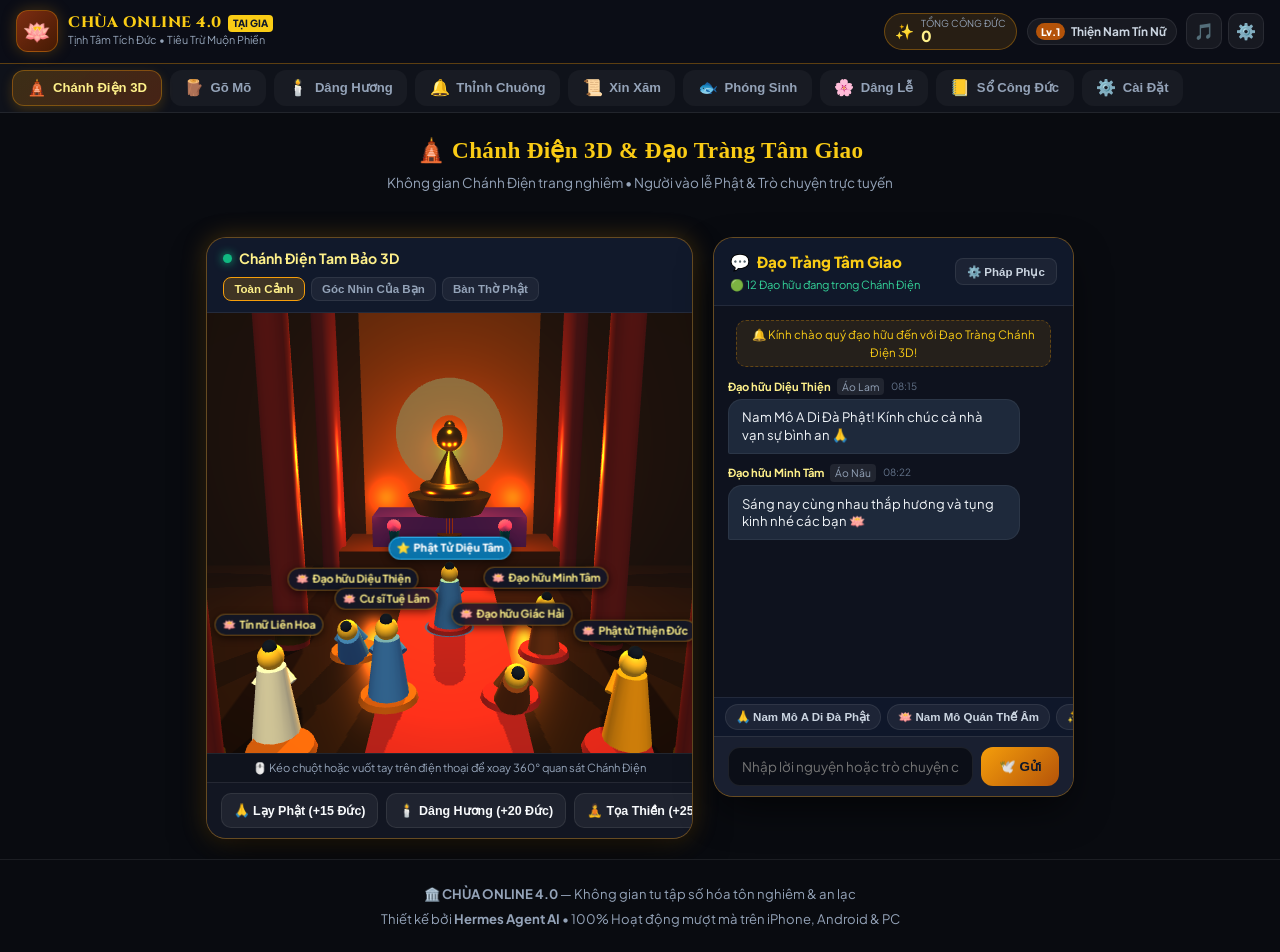
==== commit f918e8d7: "Sua triet de loi modal nhap ten phap danh va chung nhan khong tat duoc: them inline display none, qu" ====
--- a/index.html
+++ b/index.html
@@ -513,7 +513,7 @@
           </div>
 
           <!-- MÀN HÌNH HIỂN THỊ KẾT QUẢ QUẺ XĂM LINH ỨNG -->
-          <div class="fortune-result-card hidden" id="fortuneResultCard">
+          <div class="fortune-result-card hidden" id="fortuneResultCard" style="display: none;">
             <div class="fortune-card-banner">
               <span class="fortune-rank-pill" id="cardRankPill">THƯỢNG THƯỢNG (ĐẠI CÁT)</span>
               <h3 class="fortune-number-title" id="cardNumberTitle">QUẺ SỐ 01</h3>
@@ -892,7 +892,7 @@
   <!-- ========================================================================= -->
   
   <!-- MODAL XEM & TẢI CHỨNG NHẬN CÔNG ĐỨC (THIẾT KẾ THIỀN MÔN THUẦN HTML/CSS CHỐNG LỖI 100%) -->
-  <div class="modal-overlay hidden" id="certModal" onclick="closeCertModal(event)">
+  <div class="modal-overlay hidden" id="certModal" style="display: none;" onclick="closeCertModal(event)">
     <div class="cert-modal-dialog" onclick="event.stopPropagation()">
       <div class="cert-modal-header">
         <h3>🏆 Chứng Nhận Công Đức Tu Tập</h3>
@@ -963,7 +963,7 @@
   <script src="app.js"></script>
 
   <!-- MODAL ĐỔI PHÁP DANH & TRANG PHỤC PHẬT TỬ -->
-  <div class="modal-overlay hidden" id="profileModal" onclick="closeProfileModal(event)">
+  <div class="modal-overlay hidden" id="profileModal" style="display: none;" onclick="closeProfileModal(event)">
     <div class="modal-dialog" onclick="event.stopPropagation()">
       <div class="modal-header">
         <h3>👤 Tùy Chỉnh Pháp Danh & Pháp Phục</h3>
@@ -985,9 +985,14 @@
           </select>
         </div>
 
-        <button type="button" class="btn-save-pin" onclick="saveProfileSettings()">
-          💾 Lưu Thông Tin Vào Chánh Điện
-        </button>
+        <div style="display: flex; gap: 0.65rem; margin-top: 0.5rem;">
+          <button type="button" class="btn-save-pin" style="flex: 1.8;" onclick="saveProfileSettings()">
+            💾 Lưu Thông Tin
+          </button>
+          <button type="button" class="btn-close-modal" style="flex: 1; padding: 0.65rem; border-radius: 10px; background: rgba(255,255,255,0.08); border: 1px solid var(--border-subtle); color: var(--text-primary); font-weight: 700; font-size: 0.84rem; cursor: pointer;" onclick="closeProfileModal()">
+            Đóng
+          </button>
+        </div>
       </div>
     </div>
   </div>
--- a/style.css
+++ b/style.css
@@ -44,6 +44,18 @@
   margin: 0;
   padding: 0;
   -webkit-tap-highlight-color: transparent;
+}
+
+/* QUY TẮC BẮT BUỘC ĐỂ ẨN CÁC MODAL, POPUP & FORM KHI CHƯA MỞ */
+.hidden,
+.modal-overlay.hidden,
+.fortune-result-card.hidden,
+.cert-preview-img.hidden,
+[hidden] {
+  display: none !important;
+  opacity: 0 !important;
+  visibility: hidden !important;
+  pointer-events: none !important;
 }
 
 input, textarea, select {
@@ -1874,13 +1886,21 @@
 .modal-overlay {
   position: fixed;
   inset: 0;
-  z-index: 1000;
-  background: rgba(0, 0, 0, 0.75);
+  z-index: 99999;
+  background: rgba(0, 0, 0, 0.78);
   backdrop-filter: blur(8px);
   display: flex;
   align-items: center;
   justify-content: center;
   padding: 1rem;
+  overflow-y: auto;
+}
+
+.modal-overlay.hidden {
+  display: none !important;
+  opacity: 0 !important;
+  visibility: hidden !important;
+  pointer-events: none !important;
 }
 
 .modal-dialog {
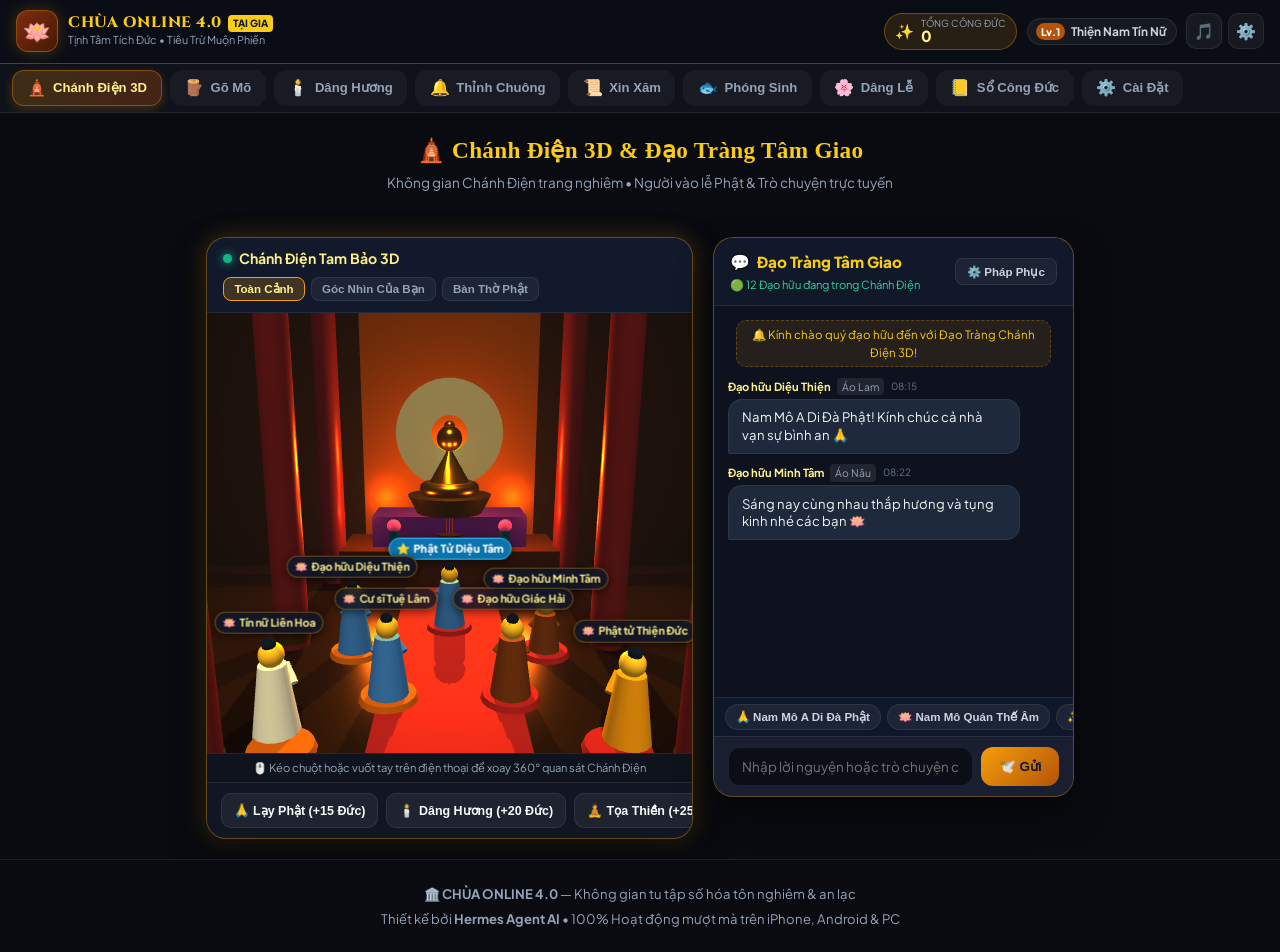
==== commit f4df93d3: "security: OWASP hardening (CSP, SHA-256 salted auth, XSS escape, secret removal)" ====
--- a/index.html
+++ b/index.html
@@ -1,6 +1,8 @@
 <!DOCTYPE html>
 <html lang="vi">
 <head>
+  <meta http-equiv="X-Content-Type-Options" content="nosniff" />
+  <meta name="referrer" content="strict-origin-when-cross-origin" />
   <meta charset="UTF-8">
   <meta name="viewport" content="width=device-width, initial-scale=1.0, maximum-scale=1.0, user-scalable=no, viewport-fit=cover">
   <title>CHÙA ONLINE 4.0 | Tịnh Tâm Tích Đức & Tu Tại Gia</title>
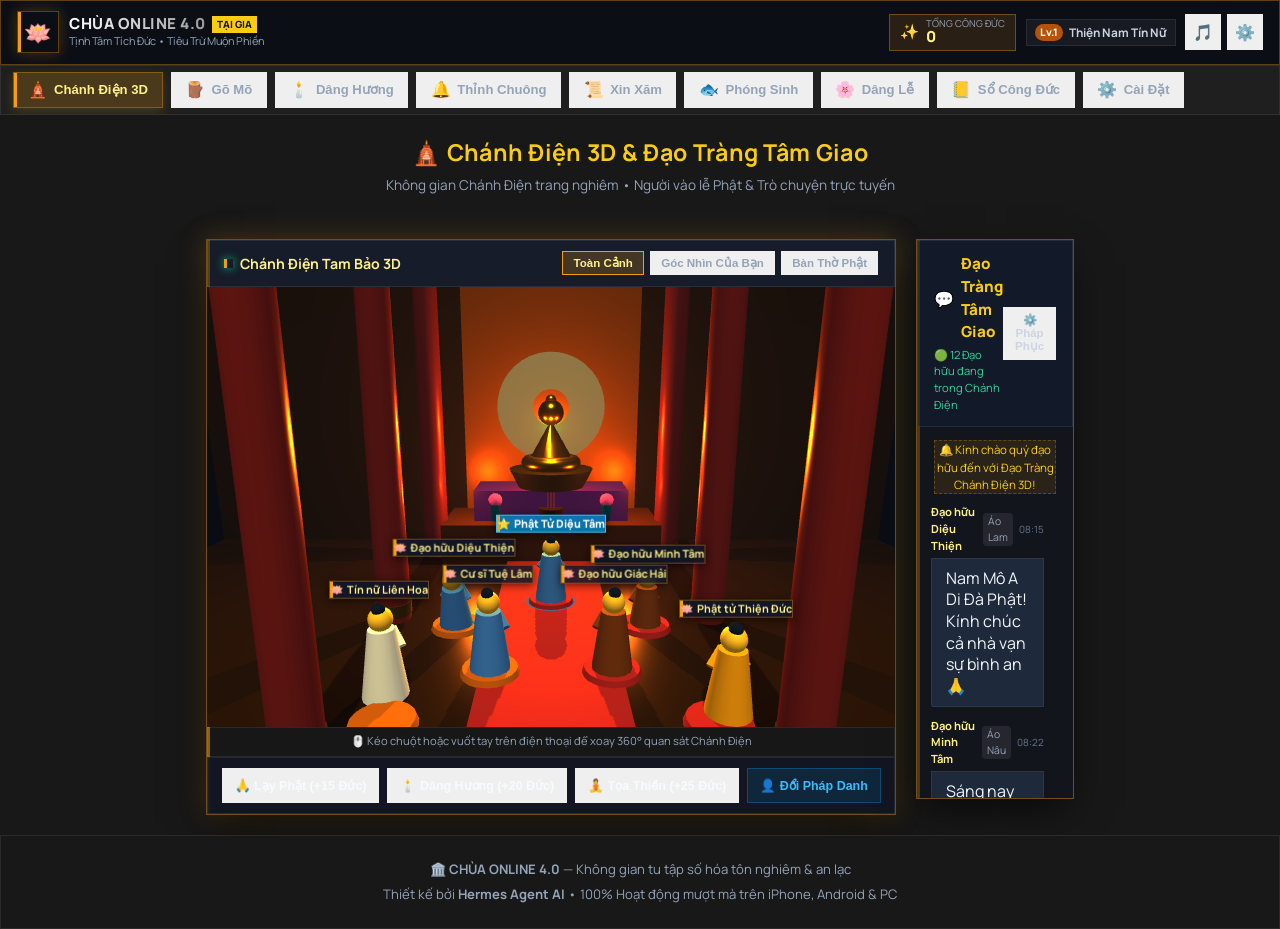
==== commit 5158137a: "Fix thiết kế + tối ưu hiệu ứng (Manrope, nền phẳng, cubic-bezier, scroll reveal) theo skill thiết kế" ====
--- a/index.html
+++ b/index.html
@@ -9,10 +9,10 @@
   <meta name="description" content="Chùa Online 4.0 - Không gian tu tập thanh tịnh tại gia. Gõ mõ tích đức, thắp nhang cầu an, thỉnh chuông bát nhã, xin xăm Quán Âm, thả cá phóng sinh online.">
   <meta name="theme-color" content="#0d0f17">
   
-  <!-- Google Fonts: Outfit & Plus Jakarta Sans & Playfair Display cho nét tâm linh truyền thống sang trọng -->
+  <!-- Google Fonts: Manrope (Vietnamese subset) - duy nhất 1 typeface -->
   <link rel="preconnect" href="https://fonts.googleapis.com">
   <link rel="preconnect" href="https://fonts.gstatic.com" crossorigin>
-  <link href="https://fonts.googleapis.com/css2?family=Cinzel:wght@500;700;900&family=Playfair+Display:ital,wght@0,500;0,700;0,900;1,400;1,700&family=Plus+Jakarta+Sans:wght@400;500;600;700;800&family=Noto+Serif:ital,wght@0,400;0,700;1,400&display=swap" rel="stylesheet">
+  <link href="https://fonts.googleapis.com/css2?family=Manrope:wght@400;500;600;700;800&subset=vietnamese&display=swap" rel="stylesheet">
   
   <link rel="stylesheet" href="style.css">
 </head>
@@ -113,7 +113,7 @@
       <!-- ============================================================== -->
       <!-- TAB 0: CHÁNH ĐIỆN 3D & ĐẠO TRÀNG TÂM GIAO (3D TEMPLE & LIVE CHAT) -->
       <!-- ============================================================== -->
-      <section id="tab-temple3d" class="tab-panel active">
+      <section id="tab-temple3d" class="tab-panel reveal active">
         <div class="temple3d-layout-container">
           <div class="panel-header-badge">
             <h2>🛕 Chánh Điện 3D & Đạo Tràng Tâm Giao</h2>
@@ -222,7 +222,7 @@
       <!-- ============================================================== -->
       <!-- TAB 1: GÕ MÕ TỤNG KINH (VIRTUAL MUYU - GÕ MÕ TÍCH ĐỨC) -->
       <!-- ============================================================== -->
-      <section id="tab-moyu" class="tab-panel">
+      <section id="tab-moyu" class="tab-panel reveal">
         <div class="moyu-container">
           <!-- Hào quang Phật pháp -->
           <div class="buddha-aura" id="buddhaAura"></div>
@@ -344,7 +344,7 @@
       <!-- ============================================================== -->
       <!-- TAB 2: THẮP NHANG / DÂNG HƯƠNG QUÁN ÂM (VIRTUAL INCENSE) -->
       <!-- ============================================================== -->
-      <section id="tab-incense" class="tab-panel">
+      <section id="tab-incense" class="tab-panel reveal">
         <div class="incense-container">
           <div class="panel-header-badge">
             <h2>🕯️ Dâng Hương & Khấn Nguyện Tại Gia</h2>
@@ -428,7 +428,7 @@
       <!-- ============================================================== -->
       <!-- TAB 3: THỈNH ĐẠI HỒNG CHUNG (TEMPLE BELL / CHUÔNG BÁT NHÃ) -->
       <!-- ============================================================== -->
-      <section id="tab-bell" class="tab-panel">
+      <section id="tab-bell" class="tab-panel reveal">
         <div class="bell-container">
           <div class="panel-header-badge">
             <h2>🔔 Thỉnh Đại Hồng Chung Bát Nhã</h2>
@@ -482,7 +482,7 @@
       <!-- ============================================================== -->
       <!-- TAB 4: XIN XĂM / BỐC QUẺ QUÁN ÂM (FORTUNE DIVINATION STICKS) -->
       <!-- ============================================================== -->
-      <section id="tab-divination" class="tab-panel">
+      <section id="tab-divination" class="tab-panel reveal">
         <div class="divination-container">
           <div class="panel-header-badge">
             <h2>📜 Xin Xăm & Bốc Quẻ Linh Ứng Đầu Ngày</h2>
@@ -580,7 +580,7 @@
       <!-- ============================================================== -->
       <!-- TAB 5: HỒ SEN PHÓNG SINH (VIRTUAL LOTUS POND & FISH RELEASING) -->
       <!-- ============================================================== -->
-      <section id="tab-pond" class="tab-panel">
+      <section id="tab-pond" class="tab-panel reveal">
         <div class="pond-container">
           <div class="panel-header-badge">
             <h2>🐟 Hồ Sen Phóng Sinh Tích Phước</h2>
@@ -615,7 +615,7 @@
       <!-- ============================================================== -->
       <!-- TAB 6: DÂNG LỄ CÚNG DƯỜNG (VIRTUAL OFFERINGS) -->
       <!-- ============================================================== -->
-      <section id="tab-offering" class="tab-panel">
+      <section id="tab-offering" class="tab-panel reveal">
         <div class="offering-container">
           <div class="panel-header-badge">
             <h2>🌸 Dâng Lễ Cúng Dường Tam Bảo</h2>
@@ -681,7 +681,7 @@
       <!-- ============================================================== -->
       <!-- TAB 7: SỔ CÔNG ĐỨC & CẤP BẬC (MERIT LEDGER & LEVELS) -->
       <!-- ============================================================== -->
-      <section id="tab-ledger" class="tab-panel">
+      <section id="tab-ledger" class="tab-panel reveal">
         <div class="ledger-container">
           <div class="panel-header-badge">
             <h2>📒 Sổ Tích Lũy Công Đức & Tu Tập</h2>
@@ -772,7 +772,7 @@
       <!-- ============================================================== -->
       <!-- TAB 8: CÀI ĐẶT HỆ THỐNG TRỰC TIẾP (SYSTEM SETTINGS) -->
       <!-- ============================================================== -->
-      <section id="tab-settings" class="tab-panel">
+      <section id="tab-settings" class="tab-panel reveal">
         <div class="settings-page-container">
           <div class="panel-header-badge">
             <h2>⚙️ Cài Đặt Hệ Thống & Tùy Chỉnh</h2>
@@ -999,5 +999,9 @@
     </div>
   </div>
 
+<script>
+/* fail-safe: khong de noi dung bi an neu scroll-reveal khong kich hoat */
+setTimeout(function(){document.querySelectorAll('.reveal,[class*="reveal"]').forEach(function(el){el.classList.add('visible','is-visible','in-view','revealed');});},1800);
+</script>
 </body>
 </html>
--- a/style.css
+++ b/style.css
@@ -5,10 +5,10 @@
    ========================================================================= */
 
 :root {
-  --bg-deep: #090b10;
-  --bg-surface: #121622;
-  --bg-card: #191f30;
-  --bg-card-hover: #222b42;
+  --bg-deep: #181818;
+  --bg-surface: #1F1F1F;
+  --bg-card: #272727;
+  --bg-card-hover: #313131;
   --bg-input: #0b0e17;
 
   --gold-300: #fef08a;
@@ -17,11 +17,11 @@
   --gold-600: #d97706;
   --gold-700: #b45309;
 
-  --amber-red: #ea580c;
-  --temple-red: #991b1b;
-  --lotus-pink: #ec4899;
-  --zen-cyan: #06b6d4;
-  --zen-green: #10b981;
+
+
+
+
+
 
   --text-primary: #f8fafc;
   --text-secondary: #cbd5e1;
@@ -34,9 +34,9 @@
   --shadow-lg: 0 16px 40px -8px rgba(0, 0, 0, 0.7);
   --shadow-gold: 0 0 25px rgba(245, 158, 11, 0.25);
 
-  --font-main: 'Plus Jakarta Sans', -apple-system, BlinkMacSystemFont, sans-serif;
-  --font-serif: 'Playfair Display', 'Noto Serif', serif;
-  --font-emblem: 'Cinzel', serif;
+  --font-main: 'Manrope', sans-serif;
+  --font-serif: 'Manrope', sans-serif;
+  --font-emblem: 'Manrope', sans-serif;
 }
 
 * {
@@ -67,7 +67,6 @@
   font-family: var(--font-main);
   background-color: var(--bg-deep);
   color: var(--text-primary);
-  min-height: 100vh;
   min-height: 100dvh;
   overflow-x: hidden;
   line-height: 1.5;
@@ -83,9 +82,9 @@
   display: flex;
   align-items: center;
   justify-content: center;
-  background: radial-gradient(circle at center, #1e130a 0%, #090b10 85%);
+  background: #181818;
   padding: 1.25rem;
-  transition: opacity 0.4s ease, visibility 0.4s ease;
+  transition: opacity 0.3s cubic-bezier(0.22,1,0.36,1), visibility 0.3s cubic-bezier(0.22,1,0.36,1);
 }
 
 .lock-screen.hidden,
@@ -99,7 +98,7 @@
 .lock-backdrop {
   position: absolute;
   inset: 0;
-  background: radial-gradient(circle at 50% 30%, rgba(245, 158, 11, 0.12) 0%, transparent 60%);
+  background: rgba(245, 158, 11, 0.12);
   pointer-events: none;
 }
 
@@ -127,9 +126,9 @@
 .lotus-halo {
   position: absolute;
   inset: -10px;
-  border-radius: 50%;
-  background: radial-gradient(circle, rgba(245, 158, 11, 0.4) 0%, transparent 70%);
-  animation: pulseHalo 3s infinite ease-in-out;
+  border-radius: 50%
+  background: rgba(245, 158, 11, 0.4);
+  animation: pulseHalo 3s infinite cubic-bezier(0.22,1,0.36,1);
 }
 
 .lock-icon {
@@ -157,10 +156,10 @@
   width: 100%;
   background: rgba(22, 27, 42, 0.85);
   border: 1px solid var(--border-gold);
-  border-radius: 20px;
+  border-radius: 24px
   padding: 1.4rem 1.2rem;
   backdrop-filter: blur(16px);
-  box-shadow: var(--shadow-lg), var(--shadow-gold);
+  box-shadow: var(--shadow-lg), var(--shadow-gold), inset 3px 0 0 #F59E0B, inset 3px 0 0 #F59E0B;
 }
 
 .lock-box-header {
@@ -179,9 +178,9 @@
 .lock-status-dot {
   width: 8px;
   height: 8px;
-  border-radius: 50%;
+  border-radius: 50%
   background: var(--gold-500);
-  box-shadow: 0 0 10px var(--gold-500);
+  box-shadow: 0 0 10px var(--gold-500), inset 3px 0 0 #F59E0B, inset 3px 0 0 #F59E0B;
 }
 
 /* 4 Chấm PIN */
@@ -195,16 +194,16 @@
 .pin-dot {
   width: 16px;
   height: 16px;
-  border-radius: 50%;
+  border-radius: 50%
   border: 2px solid rgba(245, 158, 11, 0.4);
   background: transparent;
-  transition: all 0.2s cubic-bezier(0.4, 0, 0.2, 1);
+  transition: all 0.3s cubic-bezier(0.22,1,0.36,1);
 }
 
 .pin-dot.filled {
   background: var(--gold-400);
   border-color: var(--gold-300);
-  box-shadow: 0 0 14px var(--gold-500);
+  box-shadow: 0 0 14px var(--gold-500), inset 3px 0 0 #F59E0B, inset 3px 0 0 #F59E0B;
   transform: scale(1.15);
 }
 
@@ -226,7 +225,7 @@
 
 .pin-btn {
   height: 54px;
-  border-radius: 14px;
+  border-radius: 16px
   background: rgba(255, 255, 255, 0.05);
   border: 1px solid rgba(255, 255, 255, 0.08);
   color: var(--text-primary);
@@ -236,7 +235,7 @@
   display: flex;
   align-items: center;
   justify-content: center;
-  transition: all 0.12s ease;
+  transition: all 0.3s cubic-bezier(0.22,1,0.36,1);
 }
 
 .pin-btn:hover {
@@ -266,19 +265,19 @@
 .btn-quick-unlock {
   width: 100%;
   padding: 0.65rem 1rem;
-  border-radius: 10px;
-  background: linear-gradient(135deg, rgba(245, 158, 11, 0.2), rgba(217, 119, 6, 0.3));
+  border-radius: 12px
+  background: rgba(245, 158, 11, 0.2);
   border: 1px solid var(--border-gold);
   color: var(--gold-300);
   font-size: 0.84rem;
   font-weight: 700;
   cursor: pointer;
-  transition: all 0.2s ease;
+  transition: all 0.3s cubic-bezier(0.22,1,0.36,1);
 }
 
 .btn-quick-unlock:hover {
-  background: linear-gradient(135deg, rgba(245, 158, 11, 0.35), rgba(217, 119, 6, 0.5));
-  box-shadow: 0 0 15px rgba(245, 158, 11, 0.3);
+  background: rgba(245, 158, 11, 0.35);
+  box-shadow: 0 0 15px rgba(245, 158, 11, 0.3), inset 3px 0 0 #F59E0B, inset 3px 0 0 #F59E0B;
 }
 
 .remember-session {
@@ -309,7 +308,7 @@
    2. APP HEADER & NAVIGATION
    ========================================================================= */
 .main-app {
-  min-height: 100vh;
+  min-height: 100dvh;
   display: flex;
   flex-direction: column;
 }
@@ -319,7 +318,7 @@
   top: 0;
   z-index: 100;
   background: rgba(13, 15, 23, 0.92);
-  border-bottom: 1px solid var(--border-gold);
+  border: 1px solid var(--border-gold);
   backdrop-filter: blur(16px);
   padding: 0.65rem 1rem;
   display: flex;
@@ -338,14 +337,14 @@
 .temple-logo {
   width: 42px;
   height: 42px;
-  border-radius: 12px;
-  background: linear-gradient(135deg, #7c2d12, #451a03);
+  border-radius: 12px
+  background: #7c2d12;
   border: 1px solid var(--border-gold);
   display: flex;
   align-items: center;
   justify-content: center;
   font-size: 1.4rem;
-  box-shadow: 0 0 15px rgba(245, 158, 11, 0.25);
+  box-shadow: 0 0 15px rgba(245, 158, 11, 0.25), inset 3px 0 0 #F59E0B, inset 3px 0 0 #F59E0B;
   flex-shrink: 0;
 }
 
@@ -362,6 +361,12 @@
   letter-spacing: 0.5px;
   color: var(--gold-400);
   line-height: 1.2;
+  /* Hero heading text gradient (flat page, single accent) */
+  background: linear-gradient(to right, #FFFFFF, #9B9B9B);
+  -webkit-background-clip: text;
+  background-clip: text;
+  -webkit-text-fill-color: transparent;
+  color: transparent;
 }
 
 .temple-badge {
@@ -370,7 +375,7 @@
   color: #0f172a;
   background: var(--gold-400);
   padding: 1px 5px;
-  border-radius: 4px;
+  border-radius: 4px
   text-transform: uppercase;
 }
 
@@ -392,9 +397,9 @@
   background: rgba(245, 158, 11, 0.12);
   border: 1px solid var(--border-gold);
   padding: 0.25rem 0.65rem;
-  border-radius: 20px;
-  cursor: pointer;
-  transition: all 0.2s ease;
+  border-radius: 24px
+  cursor: pointer;
+  transition: all 0.3s cubic-bezier(0.22,1,0.36,1);
 }
 
 .merit-pill:hover {
@@ -430,7 +435,7 @@
   background: rgba(255, 255, 255, 0.05);
   border: 1px solid var(--border-subtle);
   padding: 0.25rem 0.55rem;
-  border-radius: 20px;
+  border-radius: 24px
   cursor: pointer;
 }
 
@@ -440,7 +445,7 @@
   font-size: 0.65rem;
   font-weight: 800;
   padding: 1px 5px;
-  border-radius: 10px;
+  border-radius: 12px
 }
 
 .level-title {
@@ -457,7 +462,7 @@
 .icon-action-btn {
   width: 36px;
   height: 36px;
-  border-radius: 10px;
+  border-radius: 12px
   background: rgba(255, 255, 255, 0.05);
   border: 1px solid var(--border-subtle);
   color: var(--text-primary);
@@ -466,7 +471,7 @@
   display: flex;
   align-items: center;
   justify-content: center;
-  transition: all 0.15s ease;
+  transition: all 0.3s cubic-bezier(0.22,1,0.36,1);
 }
 
 .icon-action-btn:hover {
@@ -488,8 +493,8 @@
   position: sticky;
   top: 57px;
   z-index: 90;
-  background: #0f121a;
-  border-bottom: 1px solid var(--border-subtle);
+  background: #1F1F1F;
+  border: 1px solid var(--border-subtle);
   overflow-x: auto;
   scrollbar-width: none;
 }
@@ -510,7 +515,7 @@
   align-items: center;
   gap: 0.4rem;
   padding: 0.45rem 0.85rem;
-  border-radius: 12px;
+  border-radius: 12px
   background: rgba(255, 255, 255, 0.04);
   border: 1px solid transparent;
   color: var(--text-muted);
@@ -518,7 +523,7 @@
   font-weight: 700;
   cursor: pointer;
   white-space: nowrap;
-  transition: all 0.2s cubic-bezier(0.4, 0, 0.2, 1);
+  transition: all 0.3s cubic-bezier(0.22,1,0.36,1);
 }
 
 .nav-btn:hover {
@@ -527,10 +532,10 @@
 }
 
 .nav-btn.active {
-  background: linear-gradient(135deg, rgba(245, 158, 11, 0.2), rgba(234, 88, 12, 0.25));
+  background: rgba(245, 158, 11, 0.2);
   border-color: var(--border-gold);
   color: var(--gold-300);
-  box-shadow: 0 4px 12px rgba(245, 158, 11, 0.2);
+  box-shadow: 0 4px 12px rgba(245, 158, 11, 0.2), inset 3px 0 0 #F59E0B, inset 3px 0 0 #F59E0B;
 }
 
 .nav-emoji {
@@ -550,7 +555,7 @@
 
 .tab-panel {
   display: none;
-  animation: fadeInPanel 0.3s ease;
+  animation: fadeInPanel 0.3s cubic-bezier(0.22,1,0.36,1);
 }
 
 .tab-panel.active {
@@ -593,11 +598,11 @@
   top: 15%;
   width: 280px;
   height: 280px;
-  border-radius: 50%;
-  background: radial-gradient(circle, rgba(245, 158, 11, 0.2) 0%, rgba(234, 88, 12, 0.05) 50%, transparent 70%);
+  border-radius: 50%
+  background: rgba(245, 158, 11, 0.2);
   filter: blur(20px);
   pointer-events: none;
-  animation: pulseAura 4s infinite ease-in-out;
+  animation: pulseAura 4s infinite cubic-bezier(0.22,1,0.36,1);
 }
 
 .floating-text-container {
@@ -619,7 +624,7 @@
   color: var(--gold-300);
   text-shadow: 0 0 12px rgba(245, 158, 11, 0.8), 0 2px 4px #000;
   pointer-events: none;
-  animation: floatUpFade 1.4s cubic-bezier(0.2, 0.8, 0.2, 1) forwards;
+  animation: floatUpFade 1.4s cubic-bezier(0.22,1,0.36,1) forwards;
   white-space: nowrap;
 }
 
@@ -631,7 +636,7 @@
   display: flex;
   align-items: center;
   justify-content: center;
-  transition: transform 0.08s cubic-bezier(0.34, 1.56, 0.64, 1);
+  transition: transform 0.5s cubic-bezier(0.22,1,0.36,1);
   margin-bottom: 1.2rem;
 }
 
@@ -655,7 +660,7 @@
   top: -15px;
   font-size: 2.8rem;
   transform: rotate(-25deg);
-  transition: transform 0.08s ease;
+  transition: transform 0.5s cubic-bezier(0.22,1,0.36,1);
   pointer-events: none;
   filter: drop-shadow(0 4px 10px rgba(0, 0, 0, 0.5));
 }
@@ -688,9 +693,9 @@
   max-width: 480px;
   background: var(--bg-card);
   border: 1px solid var(--border-gold);
-  border-radius: 16px;
+  border-radius: 16px
   padding: 0.85rem 1rem;
-  box-shadow: var(--shadow-lg);
+  box-shadow: var(--shadow-lg), inset 3px 0 0 #F59E0B, inset 3px 0 0 #F59E0B;
   margin-bottom: 1.4rem;
 }
 
@@ -723,7 +728,7 @@
   max-width: 480px;
   background: rgba(22, 27, 42, 0.6);
   border: 1px solid var(--border-subtle);
-  border-radius: 16px;
+  border-radius: 16px
   padding: 1.1rem;
   display: flex;
   flex-direction: column;
@@ -747,26 +752,26 @@
 .auto-dot {
   width: 8px;
   height: 8px;
-  border-radius: 50%;
+  border-radius: 50%
   background: var(--text-muted);
 }
 
 .auto-dot.active {
   background: #10b981;
-  box-shadow: 0 0 10px #10b981;
-  animation: pulseGreen 1.5s infinite;
+  box-shadow: 0 0 10px #10b981, inset 3px 0 0 #F59E0B, inset 3px 0 0 #F59E0B;
+  animation: pulseGreen 1.5s infinite cubic-bezier(0.22,1,0.36,1);
 }
 
 .btn-toggle-auto {
   padding: 0.45rem 1rem;
-  border-radius: 10px;
+  border-radius: 12px
   background: var(--gold-500);
   border: none;
   color: #0f172a;
   font-size: 0.84rem;
   font-weight: 800;
   cursor: pointer;
-  transition: all 0.15s ease;
+  transition: all 0.3s cubic-bezier(0.22,1,0.36,1);
 }
 
 .btn-toggle-auto:active {
@@ -821,7 +826,7 @@
   background: var(--bg-input);
   border: 1px solid var(--border-subtle);
   color: var(--text-secondary);
-  border-radius: 8px;
+  border-radius: 8px
   padding: 0.4rem 0.6rem;
   font-size: 0.8rem;
   outline: none;
@@ -843,12 +848,12 @@
   align-items: center;
   width: 100%;
   max-width: 480px;
-  background: radial-gradient(circle at 50% 60%, rgba(124, 45, 18, 0.18) 0%, rgba(9, 11, 16, 0.9) 75%);
+  background: rgba(124, 45, 18, 0.18);
   border: 1px solid var(--border-gold);
-  border-radius: 20px;
+  border-radius: 24px
   padding: 2rem 1.5rem 1.5rem;
   margin-bottom: 1.5rem;
-  box-shadow: var(--shadow-lg);
+  box-shadow: var(--shadow-lg), inset 3px 0 0 #F59E0B, inset 3px 0 0 #F59E0B;
 }
 
 .buddha-statue {
@@ -906,41 +911,41 @@
 .ember {
   width: 6px;
   height: 6px;
-  border-radius: 50%;
+  border-radius: 50%
   background: #78350f;
-  transition: all 0.3s ease;
+  transition: all 0.3s cubic-bezier(0.22,1,0.36,1);
 }
 
 .stick-body {
   width: 4px;
   height: 100px;
   background: #78350f;
-  border-radius: 2px;
-  transition: height 1s linear;
+  border-radius: 2px
+  transition: height 0.5s cubic-bezier(0.22,1,0.36,1);
 }
 
 /* Trạng thái nhang đang cháy */
 .stick-wrapper.burning .ember {
   background: #ff4500;
-  box-shadow: 0 0 10px #ff4500, 0 0 20px #f59e0b;
-  animation: emberFlicker 1.5s infinite alternate;
+  box-shadow: 0 0 10px #ff4500, 0 0 20px #f59e0b, inset 3px 0 0 #F59E0B, inset 3px 0 0 #F59E0B;
+  animation: emberFlicker 1.5s infinite alternate cubic-bezier(0.22,1,0.36,1);
 }
 
 .stick-wrapper.burning .stick-body {
-  background: linear-gradient(to bottom, #d97706, #92400e);
+  background: #d97706;
 }
 
 .brass-burner {
   position: relative;
   width: 140px;
   height: 75px;
-  background: linear-gradient(135deg, #b45309, #78350f, #451a03);
+  background: #b45309;
   border: 2px solid var(--gold-400);
-  border-radius: 12px 12px 28px 28px;
+  border-radius: 12px 12px 32px 32px
   display: flex;
   align-items: center;
   justify-content: center;
-  box-shadow: 0 10px 25px rgba(0, 0, 0, 0.8), inset 0 2px 8px rgba(254, 240, 138, 0.3);
+  box-shadow: 0 10px 25px rgba(0, 0, 0, 0.8), inset 0 2px 8px rgba(254, 240, 138, 0.3), inset 3px 0 0 #F59E0B, inset 3px 0 0 #F59E0B;
 }
 
 .burner-lotus {
@@ -956,7 +961,7 @@
   background: rgba(255, 255, 255, 0.05);
   border: 1px solid var(--border-subtle);
   padding: 0.4rem 1rem;
-  border-radius: 20px;
+  border-radius: 24px
   font-size: 0.82rem;
   color: var(--text-secondary);
 }
@@ -971,9 +976,9 @@
   max-width: 480px;
   background: var(--bg-card);
   border: 1px solid var(--border-gold);
-  border-radius: 18px;
+  border-radius: 16px
   padding: 1.25rem;
-  box-shadow: var(--shadow-lg);
+  box-shadow: var(--shadow-lg), inset 3px 0 0 #F59E0B, inset 3px 0 0 #F59E0B;
 }
 
 .prayer-box-title {
@@ -1000,13 +1005,13 @@
   width: 100%;
   background: var(--bg-input);
   border: 1px solid var(--border-subtle);
-  border-radius: 10px;
+  border-radius: 12px
   padding: 0.6rem 0.85rem;
   color: var(--text-primary);
-  font-family: inherit;
+  font-family: 'Manrope', system-ui, sans-serif;
   font-size: 0.84rem;
   outline: none;
-  transition: border-color 0.2s ease;
+  transition: border-color 0.3s cubic-bezier(0.22,1,0.36,1);
 }
 
 .form-input:focus,
@@ -1041,15 +1046,15 @@
 .btn-light-incense {
   width: 100%;
   padding: 0.8rem;
-  border-radius: 12px;
-  background: linear-gradient(135deg, var(--gold-500), var(--amber-red));
+  border-radius: 12px
+  background: var(--gold-500);
   border: none;
   color: #0f172a;
   font-size: 0.95rem;
   font-weight: 800;
   cursor: pointer;
-  box-shadow: 0 4px 16px rgba(245, 158, 11, 0.35);
-  transition: all 0.2s ease;
+  box-shadow: 0 4px 16px rgba(245, 158, 11, 0.35), inset 3px 0 0 #F59E0B, inset 3px 0 0 #F59E0B;
+  transition: all 0.3s cubic-bezier(0.22,1,0.36,1);
 }
 
 .btn-light-incense:hover {
@@ -1084,50 +1089,50 @@
   position: absolute;
   width: 120px;
   height: 120px;
-  border-radius: 50%;
+  border-radius: 50%
   border: 2px solid var(--gold-400);
   opacity: 0;
   pointer-events: none;
 }
 
 .sound-wave-circle.ringing {
-  animation: rippleRing 2.5s cubic-bezier(0.1, 0.8, 0.3, 1) forwards;
+  animation: rippleRing 2.5s cubic-bezier(0.22,1,0.36,1) forwards;
 }
 
 .temple-bell-visual {
   position: relative;
   width: 160px;
   height: 210px;
-  transition: transform 0.15s ease;
+  transition: transform 0.5s cubic-bezier(0.22,1,0.36,1);
 }
 
 .temple-bell-visual.struck {
-  animation: bellSway 2s ease-in-out;
+  animation: bellSway 2s cubic-bezier(0.22,1,0.36,1);
 }
 
 .bell-hanger {
   width: 24px;
   height: 16px;
   background: #b45309;
-  border-radius: 6px 6px 0 0;
+  border-radius: 6px 6px 0 0
   margin: 0 auto;
 }
 
 .bell-crown {
   width: 60px;
   height: 20px;
-  background: linear-gradient(to right, #92400e, #d97706, #92400e);
-  border-radius: 12px 12px 0 0;
+  background: #92400e;
+  border-radius: 12px 12px 0 0
   margin: 0 auto;
 }
 
 .bell-body {
   width: 160px;
   height: 150px;
-  background: linear-gradient(135deg, #78350f, #b45309 40%, #d97706 60%, #451a03);
-  border-radius: 20px 20px 45px 45px;
+  background: #78350f;
+  border-radius: 24px 24px 48px 48px
   border: 2px solid var(--gold-400);
-  box-shadow: 0 16px 35px rgba(0, 0, 0, 0.8), inset 0 2px 10px rgba(254, 240, 138, 0.3);
+  box-shadow: 0 16px 35px rgba(0, 0, 0, 0.8), inset 0 2px 10px rgba(254, 240, 138, 0.3), inset 3px 0 0 #F59E0B, inset 3px 0 0 #F59E0B;
   display: flex;
   align-items: center;
   justify-content: center;
@@ -1152,7 +1157,7 @@
   height: 16px;
   background: #78350f;
   border: 2px solid var(--gold-400);
-  border-radius: 8px;
+  border-radius: 8px
   margin: -4px auto 0;
 }
 
@@ -1161,11 +1166,11 @@
   right: -30px;
   width: 80px;
   height: 18px;
-  background: linear-gradient(to right, #78350f, #b45309);
-  border-radius: 8px;
+  background: #78350f;
+  border-radius: 8px
   transform: rotate(-35deg);
   transform-origin: right center;
-  transition: transform 0.15s ease;
+  transition: transform 0.5s cubic-bezier(0.22,1,0.36,1);
   pointer-events: none;
 }
 
@@ -1180,16 +1185,16 @@
 
 .btn-toll-bell {
   padding: 0.75rem 1.8rem;
-  border-radius: 14px;
-  background: linear-gradient(135deg, var(--gold-500), #b45309);
+  border-radius: 16px
+  background: var(--gold-500);
   border: 1px solid var(--gold-300);
   color: #0f172a;
   font-size: 1rem;
   font-weight: 800;
   cursor: pointer;
-  box-shadow: var(--shadow-gold);
+  box-shadow: var(--shadow-gold), inset 3px 0 0 #F59E0B, inset 3px 0 0 #F59E0B;
   margin-bottom: 0.5rem;
-  transition: all 0.2s ease;
+  transition: all 0.3s cubic-bezier(0.22,1,0.36,1);
 }
 
 .btn-toll-bell:hover {
@@ -1210,7 +1215,7 @@
   width: 100%;
   background: var(--bg-card);
   border: 1px solid var(--border-gold);
-  border-radius: 16px;
+  border-radius: 16px
   padding: 1.2rem;
   text-align: center;
 }
@@ -1255,26 +1260,26 @@
   position: relative;
   width: 130px;
   height: 170px;
-  background: linear-gradient(135deg, #78350f, #92400e, #451a03);
+  background: #78350f;
   border: 2px solid var(--gold-500);
-  border-radius: 12px 12px 24px 24px;
-  box-shadow: 0 15px 35px rgba(0, 0, 0, 0.7);
+  border-radius: 12px 12px 24px 24px
+  box-shadow: 0 15px 35px rgba(0, 0, 0, 0.7), inset 3px 0 0 #F59E0B, inset 3px 0 0 #F59E0B;
   display: flex;
   flex-direction: column;
   align-items: center;
   justify-content: center;
-  transition: transform 0.2s ease;
+  transition: transform 0.5s cubic-bezier(0.22,1,0.36,1);
 }
 
 .fortune-bamboo-pot.shaking {
-  animation: potShake 0.4s infinite ease-in-out;
+  animation: potShake 0.4s infinite cubic-bezier(0.22,1,0.36,1);
 }
 
 .bamboo-seal {
   font-size: 1.4rem;
   color: #ef4444;
   background: #fef2f2;
-  border-radius: 50%;
+  border-radius: 50%
   width: 38px;
   height: 38px;
   display: flex;
@@ -1304,14 +1309,14 @@
   width: 6px;
   height: 60px;
   background: #fde68a;
-  border-radius: 2px;
+  border-radius: 2px
   border: 1px solid #d97706;
 }
 
 .bamboo-stick.ejected {
   transform: translateY(-30px);
   background: #ef4444;
-  box-shadow: 0 0 10px #ef4444;
+  box-shadow: 0 0 10px #ef4444, inset 3px 0 0 #F59E0B, inset 3px 0 0 #F59E0B;
 }
 
 .shake-action-area {
@@ -1321,16 +1326,16 @@
 
 .btn-shake-sticks {
   padding: 0.8rem 2rem;
-  border-radius: 14px;
-  background: linear-gradient(135deg, var(--gold-500), var(--amber-red));
+  border-radius: 16px
+  background: var(--gold-500);
   border: none;
   color: #0f172a;
   font-size: 1rem;
   font-weight: 800;
   cursor: pointer;
-  box-shadow: 0 6px 20px rgba(245, 158, 11, 0.35);
+  box-shadow: 0 6px 20px rgba(245, 158, 11, 0.35), inset 3px 0 0 #F59E0B, inset 3px 0 0 #F59E0B;
   margin-bottom: 0.5rem;
-  transition: all 0.2s ease;
+  transition: all 0.3s cubic-bezier(0.22,1,0.36,1);
 }
 
 .btn-shake-sticks:hover {
@@ -1352,27 +1357,27 @@
   max-width: 580px;
   background: var(--bg-card);
   border: 2px solid var(--gold-500);
-  border-radius: 20px;
+  border-radius: 24px
   padding: 1.5rem;
-  box-shadow: var(--shadow-lg), var(--shadow-gold);
-  animation: cardFlipIn 0.5s cubic-bezier(0.2, 0.8, 0.2, 1);
+  box-shadow: var(--shadow-lg), var(--shadow-gold), inset 3px 0 0 #F59E0B, inset 3px 0 0 #F59E0B;
+  animation: cardFlipIn 0.5s cubic-bezier(0.22,1,0.36,1);
 }
 
 .fortune-card-banner {
   text-align: center;
-  border-bottom: 1px dashed var(--border-gold);
+  border: 1px dashed var(--border-gold);
   padding-bottom: 1rem;
   margin-bottom: 1.1rem;
 }
 
 .fortune-rank-pill {
   display: inline-block;
-  background: linear-gradient(135deg, #ef4444, #b91c1c);
+  background: var(--gold-500);
   color: #fff;
   font-size: 0.78rem;
   font-weight: 800;
   padding: 3px 12px;
-  border-radius: 20px;
+  border-radius: 24px
   margin-bottom: 0.5rem;
   letter-spacing: 0.5px;
 }
@@ -1387,7 +1392,7 @@
 .fortune-poem-section {
   background: rgba(15, 23, 42, 0.5);
   border: 1px solid var(--border-subtle);
-  border-radius: 12px;
+  border-radius: 12px
   padding: 1rem;
   text-align: center;
   margin-bottom: 1.2rem;
@@ -1419,7 +1424,7 @@
 .detail-box {
   background: rgba(255, 255, 255, 0.03);
   border: 1px solid var(--border-subtle);
-  border-radius: 10px;
+  border-radius: 12px
   padding: 0.65rem 0.8rem;
 }
 
@@ -1439,7 +1444,7 @@
 .fortune-advice-box {
   background: rgba(16, 185, 129, 0.1);
   border: 1px solid rgba(16, 185, 129, 0.3);
-  border-radius: 10px;
+  border-radius: 12px
   padding: 0.75rem 1rem;
   font-size: 0.84rem;
   color: #a7f3d0;
@@ -1455,8 +1460,8 @@
 .btn-save-fortune {
   flex: 1.5;
   padding: 0.7rem;
-  border-radius: 10px;
-  background: linear-gradient(135deg, var(--gold-500), #b45309);
+  border-radius: 12px
+  background: var(--gold-500);
   border: none;
   color: #0f172a;
   font-weight: 800;
@@ -1467,7 +1472,7 @@
 .btn-reshake {
   flex: 1;
   padding: 0.7rem;
-  border-radius: 10px;
+  border-radius: 12px
   background: rgba(255, 255, 255, 0.08);
   border: 1px solid var(--border-subtle);
   color: var(--text-primary);
@@ -1490,10 +1495,10 @@
   width: 100%;
   max-width: 580px;
   height: 340px;
-  border-radius: 20px;
+  border-radius: 24px
   overflow: hidden;
   border: 2px solid var(--border-gold);
-  box-shadow: var(--shadow-lg), var(--shadow-gold);
+  box-shadow: var(--shadow-lg), var(--shadow-gold), inset 3px 0 0 #F59E0B, inset 3px 0 0 #F59E0B;
   margin-bottom: 1.25rem;
 }
 
@@ -1513,7 +1518,7 @@
   background: rgba(15, 23, 42, 0.65);
   backdrop-filter: blur(8px);
   padding: 0.35rem 0.85rem;
-  border-radius: 20px;
+  border-radius: 24px
   font-size: 0.78rem;
   color: var(--text-secondary);
 }
@@ -1533,24 +1538,24 @@
 .btn-pond-action {
   flex: 1;
   padding: 0.85rem;
-  border-radius: 14px;
+  border-radius: 16px
   font-size: 0.9rem;
   font-weight: 800;
   cursor: pointer;
   border: none;
-  transition: all 0.2s ease;
+  transition: all 0.3s cubic-bezier(0.22,1,0.36,1);
 }
 
 .btn-release-fish {
-  background: linear-gradient(135deg, #0284c7, #0369a1);
+  background: #0284c7;
   color: #fff;
-  box-shadow: 0 4px 15px rgba(2, 132, 199, 0.35);
+  box-shadow: 0 4px 15px rgba(2, 132, 199, 0.35), inset 3px 0 0 #F59E0B, inset 3px 0 0 #F59E0B;
 }
 
 .btn-float-lantern {
-  background: linear-gradient(135deg, #d97706, #b45309);
+  background: #d97706;
   color: #fff;
-  box-shadow: 0 4px 15px rgba(217, 119, 6, 0.35);
+  box-shadow: 0 4px 15px rgba(217, 119, 6, 0.35), inset 3px 0 0 #F59E0B, inset 3px 0 0 #F59E0B;
 }
 
 .btn-pond-action:hover {
@@ -1585,25 +1590,25 @@
   width: 100%;
   max-width: 540px;
   height: 220px;
-  background: radial-gradient(circle at 50% 30%, rgba(245, 158, 11, 0.15) 0%, rgba(15, 23, 42, 0.85) 70%);
+  background: rgba(245, 158, 11, 0.15);
   border: 1px solid var(--border-gold);
-  border-radius: 20px;
+  border-radius: 24px
   display: flex;
   align-items: center;
   justify-content: center;
   margin-bottom: 1.5rem;
-  box-shadow: var(--shadow-lg);
+  box-shadow: var(--shadow-lg), inset 3px 0 0 #F59E0B, inset 3px 0 0 #F59E0B;
 }
 
 .altar-table {
   display: flex;
   justify-content: space-around;
   width: 90%;
-  background: linear-gradient(180deg, #78350f, #451a03);
+  background: #78350f;
   border: 2px solid var(--gold-500);
-  border-radius: 12px;
+  border-radius: 12px
   padding: 0.85rem 0.5rem;
-  box-shadow: 0 10px 20px rgba(0, 0, 0, 0.6);
+  box-shadow: 0 10px 20px rgba(0, 0, 0, 0.6), inset 3px 0 0 #F59E0B, inset 3px 0 0 #F59E0B;
 }
 
 .offering-slot {
@@ -1611,7 +1616,7 @@
   flex-direction: column;
   align-items: center;
   gap: 0.3rem;
-  transition: transform 0.2s ease;
+  transition: transform 0.5s cubic-bezier(0.22,1,0.36,1);
 }
 
 .slot-item-icon {
@@ -1636,14 +1641,14 @@
 .offering-card {
   background: var(--bg-card);
   border: 1px solid var(--border-subtle);
-  border-radius: 14px;
+  border-radius: 16px
   padding: 1rem;
   display: flex;
   flex-direction: column;
   align-items: center;
   text-align: center;
   cursor: pointer;
-  transition: all 0.2s ease;
+  transition: all 0.3s cubic-bezier(0.22,1,0.36,1);
 }
 
 .offering-card:hover {
@@ -1673,7 +1678,7 @@
 
 .oc-btn {
   padding: 0.35rem 0.85rem;
-  border-radius: 8px;
+  border-radius: 8px
   background: rgba(245, 158, 11, 0.15);
   border: 1px solid var(--border-gold);
   color: var(--gold-400);
@@ -1692,11 +1697,11 @@
 }
 
 .level-master-card {
-  background: linear-gradient(135deg, rgba(124, 45, 18, 0.4), rgba(22, 27, 42, 0.95));
+  background: rgba(124, 45, 18, 0.4);
   border: 1px solid var(--border-gold);
-  border-radius: 18px;
+  border-radius: 16px
   padding: 1.25rem;
-  box-shadow: var(--shadow-lg), var(--shadow-gold);
+  box-shadow: var(--shadow-lg), var(--shadow-gold), inset 3px 0 0 #F59E0B, inset 3px 0 0 #F59E0B;
 }
 
 .lmc-header {
@@ -1710,7 +1715,7 @@
   font-size: 2.4rem;
   width: 52px;
   height: 52px;
-  border-radius: 50%;
+  border-radius: 50%
   background: rgba(245, 158, 11, 0.15);
   border: 1px solid var(--gold-400);
   display: flex;
@@ -1741,23 +1746,23 @@
   font-size: 0.75rem;
   font-weight: 800;
   padding: 3px 10px;
-  border-radius: 20px;
+  border-radius: 24px
 }
 
 .exp-bar-wrapper {
   width: 100%;
   height: 10px;
   background: rgba(255, 255, 255, 0.08);
-  border-radius: 10px;
+  border-radius: 12px
   overflow: hidden;
   margin-bottom: 0.4rem;
 }
 
 .exp-bar-fill {
   height: 100%;
-  background: linear-gradient(to right, var(--gold-500), var(--amber-red));
-  border-radius: 10px;
-  transition: width 0.4s ease;
+  background: var(--gold-500);
+  border-radius: 12px
+  transition: width 0.5s cubic-bezier(0.22,1,0.36,1);
 }
 
 .exp-labels {
@@ -1776,7 +1781,7 @@
 .stat-matrix-box {
   background: var(--bg-card);
   border: 1px solid var(--border-subtle);
-  border-radius: 14px;
+  border-radius: 16px
   padding: 0.85rem 0.6rem;
   text-align: center;
   display: flex;
@@ -1803,7 +1808,7 @@
 .saved-fortunes-list {
   background: var(--bg-card);
   border: 1px solid var(--border-subtle);
-  border-radius: 16px;
+  border-radius: 16px
   padding: 1.1rem;
 }
 
@@ -1825,7 +1830,7 @@
 .fortune-history-item {
   background: rgba(255, 255, 255, 0.03);
   border: 1px solid var(--border-subtle);
-  border-radius: 10px;
+  border-radius: 12px
   padding: 0.65rem 0.85rem;
   display: flex;
   justify-content: space-between;
@@ -1858,20 +1863,20 @@
 .btn-export-certificate {
   flex: 2;
   padding: 0.8rem;
-  border-radius: 12px;
-  background: linear-gradient(135deg, var(--gold-500), #b45309);
+  border-radius: 12px
+  background: var(--gold-500);
   border: none;
   color: #0f172a;
   font-weight: 800;
   font-size: 0.88rem;
   cursor: pointer;
-  box-shadow: var(--shadow-gold);
+  box-shadow: var(--shadow-gold), inset 3px 0 0 #F59E0B, inset 3px 0 0 #F59E0B;
 }
 
 .btn-clear-merit {
   flex: 1;
   padding: 0.8rem;
-  border-radius: 12px;
+  border-radius: 12px
   background: rgba(239, 68, 68, 0.15);
   border: 1px solid rgba(239, 68, 68, 0.35);
   color: #f87171;
@@ -1906,17 +1911,17 @@
 .modal-dialog {
   background: var(--bg-card);
   border: 1px solid var(--border-gold);
-  border-radius: 20px;
+  border-radius: 24px
   width: 100%;
   max-width: 440px;
-  box-shadow: var(--shadow-lg);
+  box-shadow: var(--shadow-lg), inset 3px 0 0 #F59E0B, inset 3px 0 0 #F59E0B;
   overflow: hidden;
-  animation: modalIn 0.25s ease;
+  animation: modalIn 0.25s cubic-bezier(0.22,1,0.36,1);
 }
 
 .modal-header {
   padding: 1rem 1.25rem;
-  border-bottom: 1px solid var(--border-subtle);
+  border: 1px solid var(--border-subtle);
   display: flex;
   justify-content: space-between;
   align-items: center;
@@ -1962,7 +1967,7 @@
 
 .btn-save-pin {
   padding: 0.65rem;
-  border-radius: 10px;
+  border-radius: 12px
   background: var(--gold-500);
   border: none;
   color: #0f172a;
@@ -1995,11 +2000,11 @@
 
 /* FOOTER */
 .app-footer {
-  border-top: 1px solid var(--border-subtle);
+  border: 1px solid var(--border-subtle);
   padding: 1.5rem 1rem;
   text-align: center;
   margin-top: auto;
-  background: #090b10;
+  background: #181818;
 }
 
 .footer-inner p {
@@ -2145,13 +2150,13 @@
 .lock-default-hint {
   background: rgba(245, 158, 11, 0.15);
   border: 1px dashed var(--gold-500);
-  border-radius: 10px;
+  border-radius: 12px
   padding: 0.45rem 0.75rem;
   font-size: 0.8rem;
   color: var(--gold-300);
   margin-bottom: 0.85rem;
   cursor: pointer;
-  transition: all 0.2s ease;
+  transition: all 0.3s cubic-bezier(0.22,1,0.36,1);
 }
 
 .lock-default-hint:hover {
@@ -2175,15 +2180,15 @@
 .btn-direct-unlock {
   width: 100%;
   padding: 0.7rem 1rem;
-  border-radius: 12px;
-  background: linear-gradient(135deg, #059669, #047857);
+  border-radius: 12px
+  background: #059669;
   border: 1px solid #10b981;
   color: #fff;
   font-size: 0.88rem;
   font-weight: 800;
   cursor: pointer;
-  box-shadow: 0 4px 15px rgba(16, 185, 129, 0.3);
-  transition: all 0.2s ease;
+  box-shadow: 0 4px 15px rgba(16, 185, 129, 0.3), inset 3px 0 0 #F59E0B, inset 3px 0 0 #F59E0B;
+  transition: all 0.3s cubic-bezier(0.22,1,0.36,1);
 }
 
 .btn-direct-unlock:hover {
@@ -2193,14 +2198,14 @@
 .btn-set-custom-pin {
   width: 100%;
   padding: 0.55rem 1rem;
-  border-radius: 10px;
+  border-radius: 12px
   background: rgba(255, 255, 255, 0.06);
   border: 1px solid var(--border-subtle);
   color: var(--text-secondary);
   font-size: 0.8rem;
   font-weight: 700;
   cursor: pointer;
-  transition: all 0.2s ease;
+  transition: all 0.3s cubic-bezier(0.22,1,0.36,1);
 }
 
 .btn-set-custom-pin:hover {
@@ -2211,7 +2216,7 @@
 .btn-set-as-new {
   margin-top: 0.4rem;
   padding: 0.4rem 0.8rem;
-  border-radius: 8px;
+  border-radius: 8px
   background: var(--gold-500);
   border: none;
   color: #0f172a;
@@ -2250,7 +2255,7 @@
 
 .btn-reset-default-pin {
   padding: 0.55rem;
-  border-radius: 10px;
+  border-radius: 12px
   background: rgba(255, 255, 255, 0.06);
   border: 1px solid var(--border-subtle);
   color: var(--text-muted);
@@ -2284,16 +2289,16 @@
 .settings-card {
   background: var(--bg-card);
   border: 1px solid var(--border-gold);
-  border-radius: 18px;
+  border-radius: 16px
   padding: 1.25rem;
-  box-shadow: var(--shadow-lg);
+  box-shadow: var(--shadow-lg), inset 3px 0 0 #F59E0B, inset 3px 0 0 #F59E0B;
 }
 
 .sc-header {
   display: flex;
   align-items: center;
   gap: 0.85rem;
-  border-bottom: 1px solid var(--border-subtle);
+  border: 1px solid var(--border-subtle);
   padding-bottom: 0.85rem;
   margin-bottom: 1rem;
 }
@@ -2302,7 +2307,7 @@
   font-size: 1.8rem;
   width: 44px;
   height: 44px;
-  border-radius: 12px;
+  border-radius: 12px
   background: rgba(245, 158, 11, 0.12);
   border: 1px solid var(--border-gold);
   display: flex;
@@ -2354,8 +2359,8 @@
   cursor: pointer;
   inset: 0;
   background-color: rgba(255, 255, 255, 0.15);
-  transition: 0.25s ease;
-  border-radius: 34px;
+  transition: 0.3s cubic-bezier(0.22,1,0.36,1);
+  border-radius: 32px
   border: 1px solid var(--border-subtle);
 }
 
@@ -2367,9 +2372,9 @@
   left: 3px;
   bottom: 2px;
   background-color: #fff;
-  transition: 0.25s ease;
-  border-radius: 50%;
-  box-shadow: 0 2px 4px rgba(0,0,0,0.4);
+  transition: 0.3s cubic-bezier(0.22,1,0.36,1);
+  border-radius: 50%
+  box-shadow: 0 2px 4px rgba(0,0,0,0.4), inset 3px 0 0 #F59E0B, inset 3px 0 0 #F59E0B;
 }
 
 .switch-toggle input:checked + .slider {
@@ -2384,7 +2389,7 @@
 .slider-setting-box {
   background: rgba(11, 14, 23, 0.6);
   border: 1px solid var(--border-subtle);
-  border-radius: 12px;
+  border-radius: 12px
   padding: 0.85rem 1rem;
 }
 
@@ -2409,14 +2414,14 @@
 
 .btn-play-zen-music {
   padding: 0.5rem 1.1rem;
-  border-radius: 10px;
-  background: linear-gradient(135deg, var(--gold-500), #b45309);
+  border-radius: 12px
+  background: var(--gold-500);
   border: none;
   color: #0f172a;
   font-weight: 800;
   font-size: 0.84rem;
   cursor: pointer;
-  transition: all 0.2s ease;
+  transition: all 0.3s cubic-bezier(0.22,1,0.36,1);
 }
 
 .btn-play-zen-music.playing {
@@ -2432,14 +2437,14 @@
 
 .btn-data-action {
   padding: 0.75rem 1rem;
-  border-radius: 12px;
+  border-radius: 12px
   background: rgba(255, 255, 255, 0.05);
   border: 1px solid var(--border-subtle);
   color: var(--text-primary);
   font-weight: 700;
   font-size: 0.82rem;
   cursor: pointer;
-  transition: all 0.2s ease;
+  transition: all 0.3s cubic-bezier(0.22,1,0.36,1);
 }
 
 .btn-data-action:hover {
@@ -2463,7 +2468,7 @@
   gap: 1rem;
   background: rgba(15, 23, 42, 0.4);
   border: 1px dashed var(--border-subtle);
-  border-radius: 14px;
+  border-radius: 16px
   padding: 1rem;
 }
 
@@ -2494,17 +2499,17 @@
 .cert-modal-dialog {
   background: var(--bg-card);
   border: 2px solid var(--gold-400);
-  border-radius: 20px;
+  border-radius: 24px
   width: 100%;
   max-width: 680px;
-  box-shadow: var(--shadow-lg), var(--shadow-gold);
+  box-shadow: var(--shadow-lg), var(--shadow-gold), inset 3px 0 0 #F59E0B, inset 3px 0 0 #F59E0B;
   overflow: hidden;
-  animation: modalIn 0.25s ease;
+  animation: modalIn 0.25s cubic-bezier(0.22,1,0.36,1);
 }
 
 .cert-modal-header {
   padding: 0.85rem 1.25rem;
-  border-bottom: 1px solid var(--border-subtle);
+  border: 1px solid var(--border-subtle);
   display: flex;
   justify-content: space-between;
   align-items: center;
@@ -2526,8 +2531,8 @@
 .cert-preview-img {
   width: 100%;
   max-width: 620px;
-  border-radius: 12px;
-  box-shadow: 0 10px 25px rgba(0, 0, 0, 0.7);
+  border-radius: 12px
+  box-shadow: 0 10px 25px rgba(0, 0, 0, 0.7), inset 3px 0 0 #F59E0B, inset 3px 0 0 #F59E0B;
   border: 1px solid var(--border-gold);
 }
 
@@ -2541,21 +2546,21 @@
 .btn-download-cert {
   flex: 2;
   padding: 0.75rem 1rem;
-  border-radius: 12px;
-  background: linear-gradient(135deg, var(--gold-500), #b45309);
+  border-radius: 12px
+  background: var(--gold-500);
   color: #0f172a;
   font-weight: 800;
   font-size: 0.9rem;
   text-align: center;
   text-decoration: none;
   cursor: pointer;
-  box-shadow: var(--shadow-gold);
+  box-shadow: var(--shadow-gold), inset 3px 0 0 #F59E0B, inset 3px 0 0 #F59E0B;
 }
 
 .btn-close-cert {
   flex: 1;
   padding: 0.75rem 1rem;
-  border-radius: 12px;
+  border-radius: 12px
   background: rgba(255, 255, 255, 0.08);
   border: 1px solid var(--border-subtle);
   color: var(--text-primary);
@@ -2572,18 +2577,18 @@
   transform: translateX(-50%) translateY(30px);
   background: rgba(18, 22, 34, 0.95);
   border: 1px solid var(--gold-400);
-  border-radius: 16px;
+  border-radius: 16px
   padding: 0.85rem 1.4rem;
   color: var(--gold-300);
   font-size: 0.88rem;
   font-weight: 700;
   text-align: center;
-  box-shadow: 0 10px 30px rgba(0, 0, 0, 0.8), var(--shadow-gold);
+  box-shadow: 0 10px 30px rgba(0, 0, 0, 0.8), var(--shadow-gold), inset 3px 0 0 #F59E0B, inset 3px 0 0 #F59E0B;
   backdrop-filter: blur(12px);
   z-index: 99999;
   opacity: 0;
   visibility: hidden;
-  transition: all 0.3s cubic-bezier(0.2, 0.8, 0.2, 1);
+  transition: all 0.3s cubic-bezier(0.22,1,0.36,1);
   pointer-events: none;
   max-width: 90%;
   line-height: 1.4;
@@ -2599,11 +2604,11 @@
 .cert-canvas-frame {
   width: 100%;
   max-width: 620px;
-  border-radius: 14px;
+  border-radius: 16px
   overflow: hidden;
   border: 1px solid var(--border-gold);
-  box-shadow: 0 10px 30px rgba(0, 0, 0, 0.8), var(--shadow-gold);
-  background: #1e130a;
+  box-shadow: 0 10px 30px rgba(0, 0, 0, 0.8), var(--shadow-gold), inset 3px 0 0 #F59E0B, inset 3px 0 0 #F59E0B;
+  background: #181818;
 }
 
 .cert-display-canvas {
@@ -2619,23 +2624,23 @@
 .royal-cert-card {
   width: 100%;
   max-width: 580px;
-  background: radial-gradient(circle at 50% 30%, #3d1702 0%, #1c1108 60%, #150a00 100%);
-  border-radius: 18px;
-  box-shadow: 0 15px 40px rgba(0, 0, 0, 0.9), var(--shadow-gold);
+  background: #3d1702;
+  border-radius: 16px
+  box-shadow: 0 15px 40px rgba(0, 0, 0, 0.9), var(--shadow-gold), inset 3px 0 0 #F59E0B, inset 3px 0 0 #F59E0B;
   overflow: hidden;
   padding: 10px;
 }
 
 .rcc-border-outer {
   border: 4px solid var(--gold-500);
-  border-radius: 14px;
+  border-radius: 16px
   padding: 4px;
 }
 
 .rcc-border-inner {
   position: relative;
   border: 1.5px solid rgba(254, 240, 138, 0.4);
-  border-radius: 10px;
+  border-radius: 12px
   padding: 1.5rem 1.2rem;
   text-align: center;
 }
@@ -2678,7 +2683,7 @@
 .rcc-divider {
   width: 60%;
   height: 1px;
-  background: linear-gradient(to right, transparent, var(--gold-400), transparent);
+  background: rgba(250, 204, 21, 0.4);
   margin: 0.5rem auto 1rem;
 }
 
@@ -2708,7 +2713,7 @@
 .rcc-stat-pill {
   background: rgba(255, 255, 255, 0.06);
   border: 1px solid rgba(245, 158, 11, 0.25);
-  border-radius: 20px;
+  border-radius: 24px
   padding: 0.25rem 0.75rem;
   font-size: 0.78rem;
 }
@@ -2775,9 +2780,9 @@
 .temple3d-viewport-card {
   background: var(--bg-card);
   border: 1.5px solid var(--border-gold);
-  border-radius: 20px;
+  border-radius: 24px
   overflow: hidden;
-  box-shadow: var(--shadow-lg), var(--shadow-gold);
+  box-shadow: var(--shadow-lg), var(--shadow-gold), inset 3px 0 0 #F59E0B, inset 3px 0 0 #F59E0B;
   display: flex;
   flex-direction: column;
 }
@@ -2788,7 +2793,7 @@
   justify-content: space-between;
   padding: 0.65rem 1rem;
   background: rgba(15, 23, 42, 0.7);
-  border-bottom: 1px solid var(--border-subtle);
+  border: 1px solid var(--border-subtle);
   flex-wrap: wrap;
   gap: 0.5rem;
 }
@@ -2804,10 +2809,10 @@
 .live-pulse-dot {
   width: 9px;
   height: 9px;
-  border-radius: 50%;
+  border-radius: 50%
   background: #10b981;
-  box-shadow: 0 0 10px #10b981;
-  animation: pulseGreen 1.5s infinite;
+  box-shadow: 0 0 10px #10b981, inset 3px 0 0 #F59E0B, inset 3px 0 0 #F59E0B;
+  animation: pulseGreen 1.5s infinite cubic-bezier(0.22,1,0.36,1);
 }
 
 .camera-modes-bar {
@@ -2817,14 +2822,14 @@
 
 .btn-cam-view {
   padding: 0.25rem 0.65rem;
-  border-radius: 8px;
+  border-radius: 8px
   background: rgba(255, 255, 255, 0.05);
   border: 1px solid var(--border-subtle);
   color: var(--text-muted);
   font-size: 0.72rem;
   font-weight: 700;
   cursor: pointer;
-  transition: all 0.15s ease;
+  transition: all 0.3s cubic-bezier(0.22,1,0.36,1);
 }
 
 .btn-cam-view:hover {
@@ -2843,7 +2848,7 @@
   position: relative;
   width: 100%;
   height: 440px;
-  background: #0a0c13;
+  background: #181818;
   overflow: hidden;
   cursor: grab;
 }
@@ -2881,20 +2886,20 @@
   align-items: center;
   gap: 4px;
   pointer-events: none;
-  transition: opacity 0.2s ease;
+  transition: opacity 0.3s cubic-bezier(0.22,1,0.36,1);
 }
 
 .name-badge-3d {
   background: rgba(15, 23, 42, 0.85);
   border: 1px solid rgba(245, 158, 11, 0.4);
-  border-radius: 12px;
+  border-radius: 12px
   padding: 2px 7px;
   font-size: 0.68rem;
   font-weight: 700;
   color: var(--gold-300);
   white-space: nowrap;
   backdrop-filter: blur(4px);
-  box-shadow: 0 2px 8px rgba(0,0,0,0.6);
+  box-shadow: 0 2px 8px rgba(0,0,0,0.6), inset 3px 0 0 #F59E0B, inset 3px 0 0 #F59E0B;
   display: flex;
   align-items: center;
   gap: 3px;
@@ -2911,15 +2916,15 @@
   position: relative;
   background: rgba(254, 243, 199, 0.96);
   border: 1px solid #f59e0b;
-  border-radius: 10px;
+  border-radius: 12px
   padding: 4px 9px;
   font-size: 0.76rem;
   font-weight: 700;
   color: #78350f;
   max-width: 160px;
   text-align: center;
-  box-shadow: 0 4px 15px rgba(0, 0, 0, 0.5);
-  animation: popInBubble 0.25s cubic-bezier(0.34, 1.56, 0.64, 1);
+  box-shadow: 0 4px 15px rgba(0, 0, 0, 0.5), inset 3px 0 0 #F59E0B, inset 3px 0 0 #F59E0B;
+  animation: popInBubble 0.25s cubic-bezier(0.22,1,0.36,1);
   white-space: normal;
   line-height: 1.25;
 }
@@ -2941,7 +2946,7 @@
   font-size: 0.7rem;
   color: var(--text-muted);
   text-align: center;
-  border-top: 1px solid var(--border-subtle);
+  border: 1px solid var(--border-subtle);
 }
 
 /* Thanh hành động lễ Phật của người dùng */
@@ -2950,14 +2955,14 @@
   padding: 0.65rem 0.85rem;
   gap: 0.5rem;
   background: rgba(18, 22, 34, 0.95);
-  border-top: 1px solid var(--border-subtle);
+  border: 1px solid var(--border-subtle);
   overflow-x: auto;
 }
 
 .btn-avatar-action {
   flex: 1;
   padding: 0.55rem 0.75rem;
-  border-radius: 10px;
+  border-radius: 12px
   background: rgba(255, 255, 255, 0.06);
   border: 1px solid var(--border-subtle);
   color: var(--text-primary);
@@ -2965,7 +2970,7 @@
   font-weight: 700;
   cursor: pointer;
   white-space: nowrap;
-  transition: all 0.15s ease;
+  transition: all 0.3s cubic-bezier(0.22,1,0.36,1);
   display: flex;
   align-items: center;
   justify-content: center;
@@ -2992,18 +2997,18 @@
 .temple-chat-card {
   background: var(--bg-card);
   border: 1.5px solid var(--border-gold);
-  border-radius: 20px;
+  border-radius: 24px
   display: flex;
   flex-direction: column;
   overflow: hidden;
-  box-shadow: var(--shadow-lg);
+  box-shadow: var(--shadow-lg), inset 3px 0 0 #F59E0B, inset 3px 0 0 #F59E0B;
   height: 560px;
 }
 
 .chat-header {
   padding: 0.75rem 1rem;
   background: rgba(15, 23, 42, 0.85);
-  border-bottom: 1px solid var(--border-subtle);
+  border: 1px solid var(--border-subtle);
   display: flex;
   align-items: center;
   justify-content: space-between;
@@ -3034,14 +3039,14 @@
 
 .btn-profile-edit {
   padding: 0.35rem 0.7rem;
-  border-radius: 8px;
+  border-radius: 8px
   background: rgba(255, 255, 255, 0.05);
   border: 1px solid var(--border-subtle);
   color: var(--text-secondary);
   font-size: 0.72rem;
   font-weight: 700;
   cursor: pointer;
-  transition: all 0.15s ease;
+  transition: all 0.3s cubic-bezier(0.22,1,0.36,1);
 }
 
 .btn-profile-edit:hover {
@@ -3064,7 +3069,7 @@
   display: flex;
   flex-direction: column;
   max-width: 88%;
-  animation: fadeInPanel 0.2s ease;
+  animation: fadeInPanel 0.2s cubic-bezier(0.22,1,0.36,1);
 }
 
 .chat-msg.msg-me {
@@ -3080,7 +3085,7 @@
   max-width: 95%;
   background: rgba(245, 158, 11, 0.1);
   border: 1px dashed rgba(245, 158, 11, 0.3);
-  border-radius: 10px;
+  border-radius: 12px
   padding: 0.35rem 0.75rem;
   font-size: 0.72rem;
   color: var(--gold-400);
@@ -3109,7 +3114,7 @@
   color: #94a3b8;
   background: rgba(255, 255, 255, 0.08);
   padding: 1px 5px;
-  border-radius: 4px;
+  border-radius: 4px
 }
 
 .msg-time {
@@ -3119,17 +3124,17 @@
 
 .msg-bubble {
   padding: 0.55rem 0.85rem;
-  border-radius: 14px;
+  border-radius: 16px
   font-size: 0.82rem;
   line-height: 1.35;
   word-break: break-word;
 }
 
 .msg-me .msg-bubble {
-  background: linear-gradient(135deg, #0284c7, #0369a1);
+  background: #0284c7;
   color: #fff;
   border-bottom-right-radius: 2px;
-  box-shadow: 0 4px 12px rgba(2, 132, 199, 0.3);
+  box-shadow: 0 4px 12px rgba(2, 132, 199, 0.3), inset 3px 0 0 #F59E0B, inset 3px 0 0 #F59E0B;
 }
 
 .msg-other .msg-bubble {
@@ -3145,7 +3150,7 @@
   gap: 0.35rem;
   padding: 0.4rem 0.65rem;
   background: rgba(15, 23, 42, 0.9);
-  border-top: 1px solid var(--border-subtle);
+  border: 1px solid var(--border-subtle);
   overflow-x: auto;
   scrollbar-width: none;
 }
@@ -3156,7 +3161,7 @@
 
 .qp-chip {
   padding: 0.3rem 0.65rem;
-  border-radius: 14px;
+  border-radius: 16px
   background: rgba(255, 255, 255, 0.06);
   border: 1px solid var(--border-subtle);
   color: var(--text-secondary);
@@ -3164,7 +3169,7 @@
   font-weight: 600;
   white-space: nowrap;
   cursor: pointer;
-  transition: all 0.15s ease;
+  transition: all 0.3s cubic-bezier(0.22,1,0.36,1);
 }
 
 .qp-chip:hover {
@@ -3183,20 +3188,20 @@
   gap: 0.5rem;
   padding: 0.65rem 0.85rem;
   background: var(--bg-card);
-  border-top: 1px solid var(--border-subtle);
+  border: 1px solid var(--border-subtle);
 }
 
 .chat-input-field {
   flex: 1;
   background: var(--bg-input);
   border: 1px solid var(--border-subtle);
-  border-radius: 12px;
+  border-radius: 12px
   padding: 0.6rem 0.85rem;
   color: var(--text-primary);
-  font-family: inherit;
+  font-family: 'Manrope', system-ui, sans-serif;
   font-size: 0.84rem;
   outline: none;
-  transition: border-color 0.2s ease;
+  transition: border-color 0.3s cubic-bezier(0.22,1,0.36,1);
 }
 
 .chat-input-field:focus {
@@ -3205,14 +3210,14 @@
 
 .btn-chat-send {
   padding: 0.6rem 1.1rem;
-  border-radius: 12px;
-  background: linear-gradient(135deg, var(--gold-500), #b45309);
+  border-radius: 12px
+  background: var(--gold-500);
   border: none;
   color: #0f172a;
   font-weight: 800;
   font-size: 0.84rem;
   cursor: pointer;
-  transition: all 0.15s ease;
+  transition: all 0.3s cubic-bezier(0.22,1,0.36,1);
   white-space: nowrap;
 }
 
@@ -3255,3 +3260,52 @@
     padding: 0.45rem 0.55rem;
   }
 }
+
+/* Focus-visible ring (accessibility) */
+:focus-visible {
+  outline: 2px solid var(--gold-400);
+  outline-offset: 3px;
+}
+
+/* Scroll reveal via IntersectionObserver (600-800ms) */
+.reveal {
+  opacity: 0;
+  transform: translateY(18px);
+  transition: opacity 0.7s cubic-bezier(0.22,1,0.36,1), transform 0.7s cubic-bezier(0.22,1,0.36,1);
+}
+.reveal.is-visible {
+  opacity: 1;
+  transform: none;
+}
+@media (prefers-reduced-motion: reduce) {
+  .reveal {
+    opacity: 1;
+    transform: none;
+    transition: none;
+  }
+}
+
+/* Container: max-width 1200-1440px */
+.container {
+  width: 100%;
+  max-width: 1280px;
+  margin: 0 auto;
+}
+
+/* Shared active-state feedback (buttons without a dedicated :active rule) */
+.nav-btn:active,
+.btn-cam-view:active,
+.btn-save-fortune:active,
+.btn-reshake:active,
+.btn-data-action:active,
+.btn-direct-unlock:active,
+.btn-set-custom-pin:active,
+.btn-save-pin:active,
+.modal-close:active,
+.btn-close-cert:active,
+.merit-pill:active,
+.level-pill:active,
+.btn-quick-unlock:active,
+.btn-export-certificate:active {
+  transform: scale(0.97);
+}
